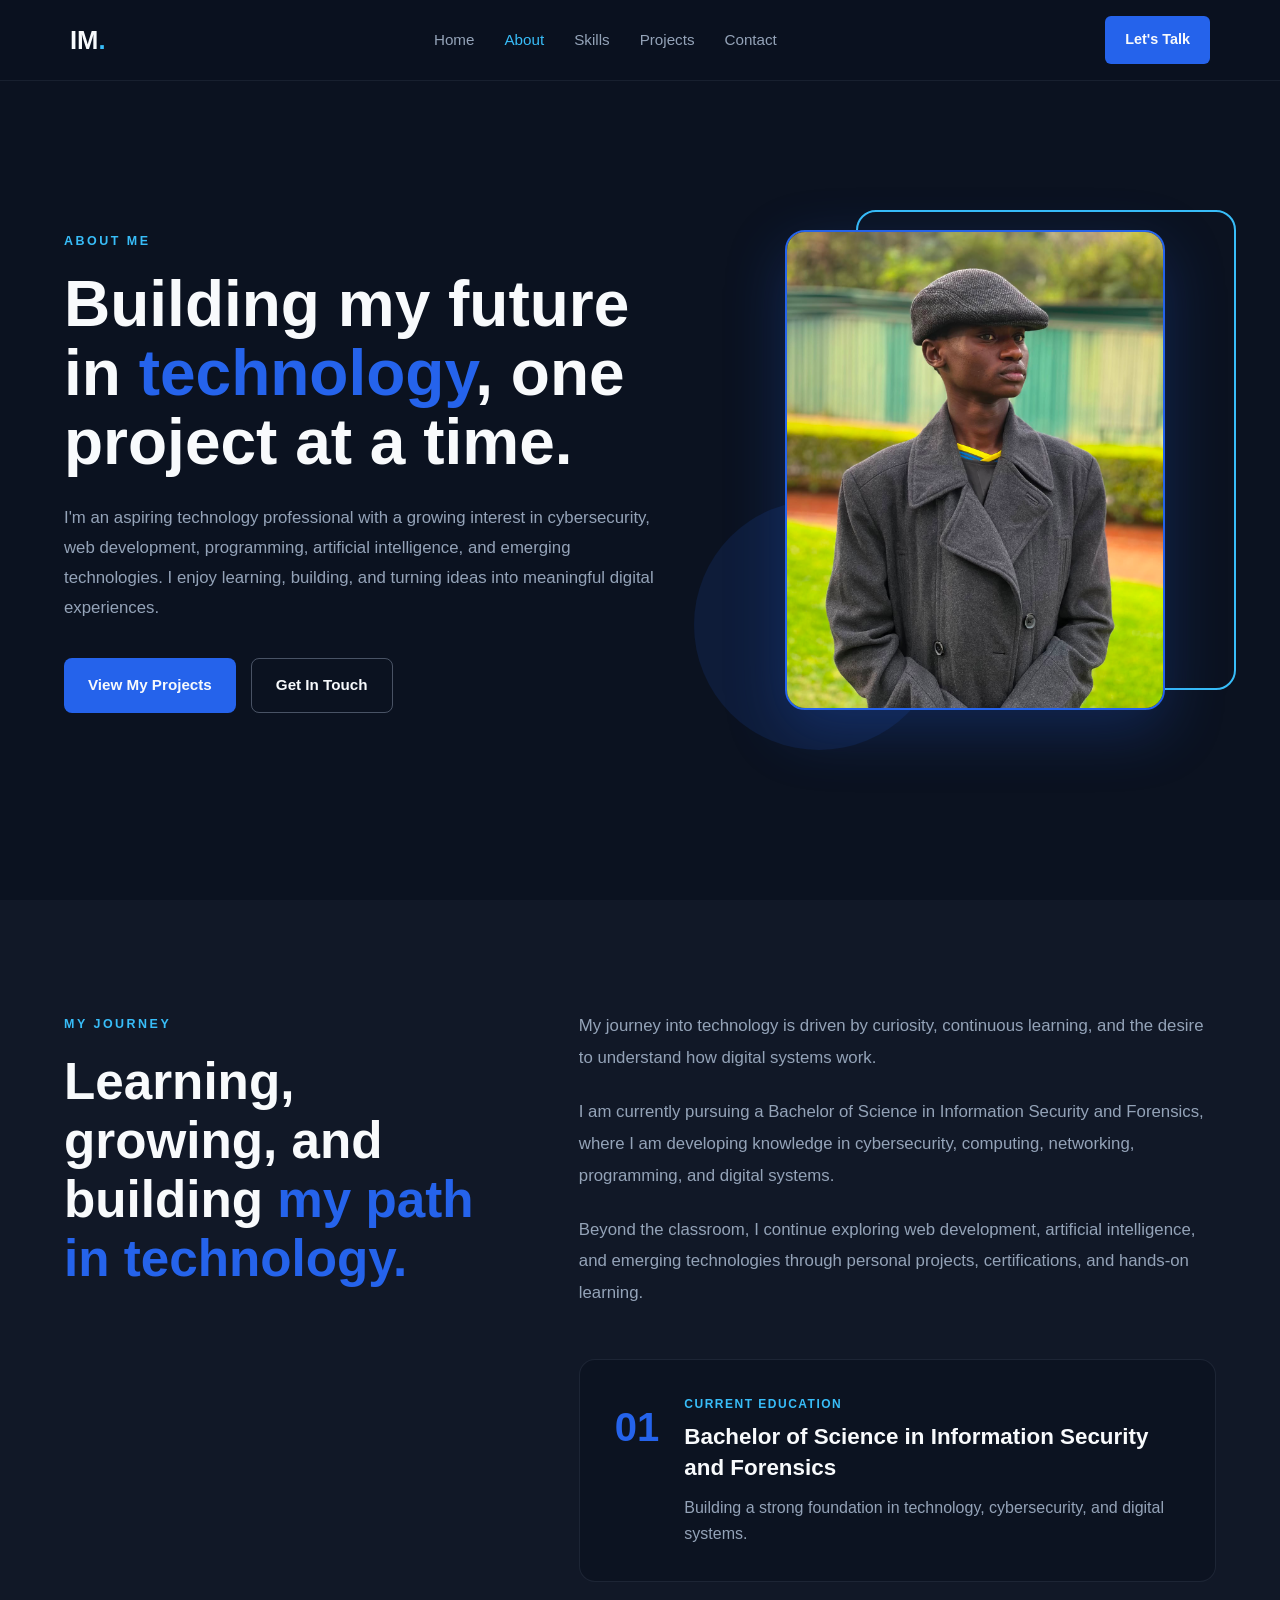
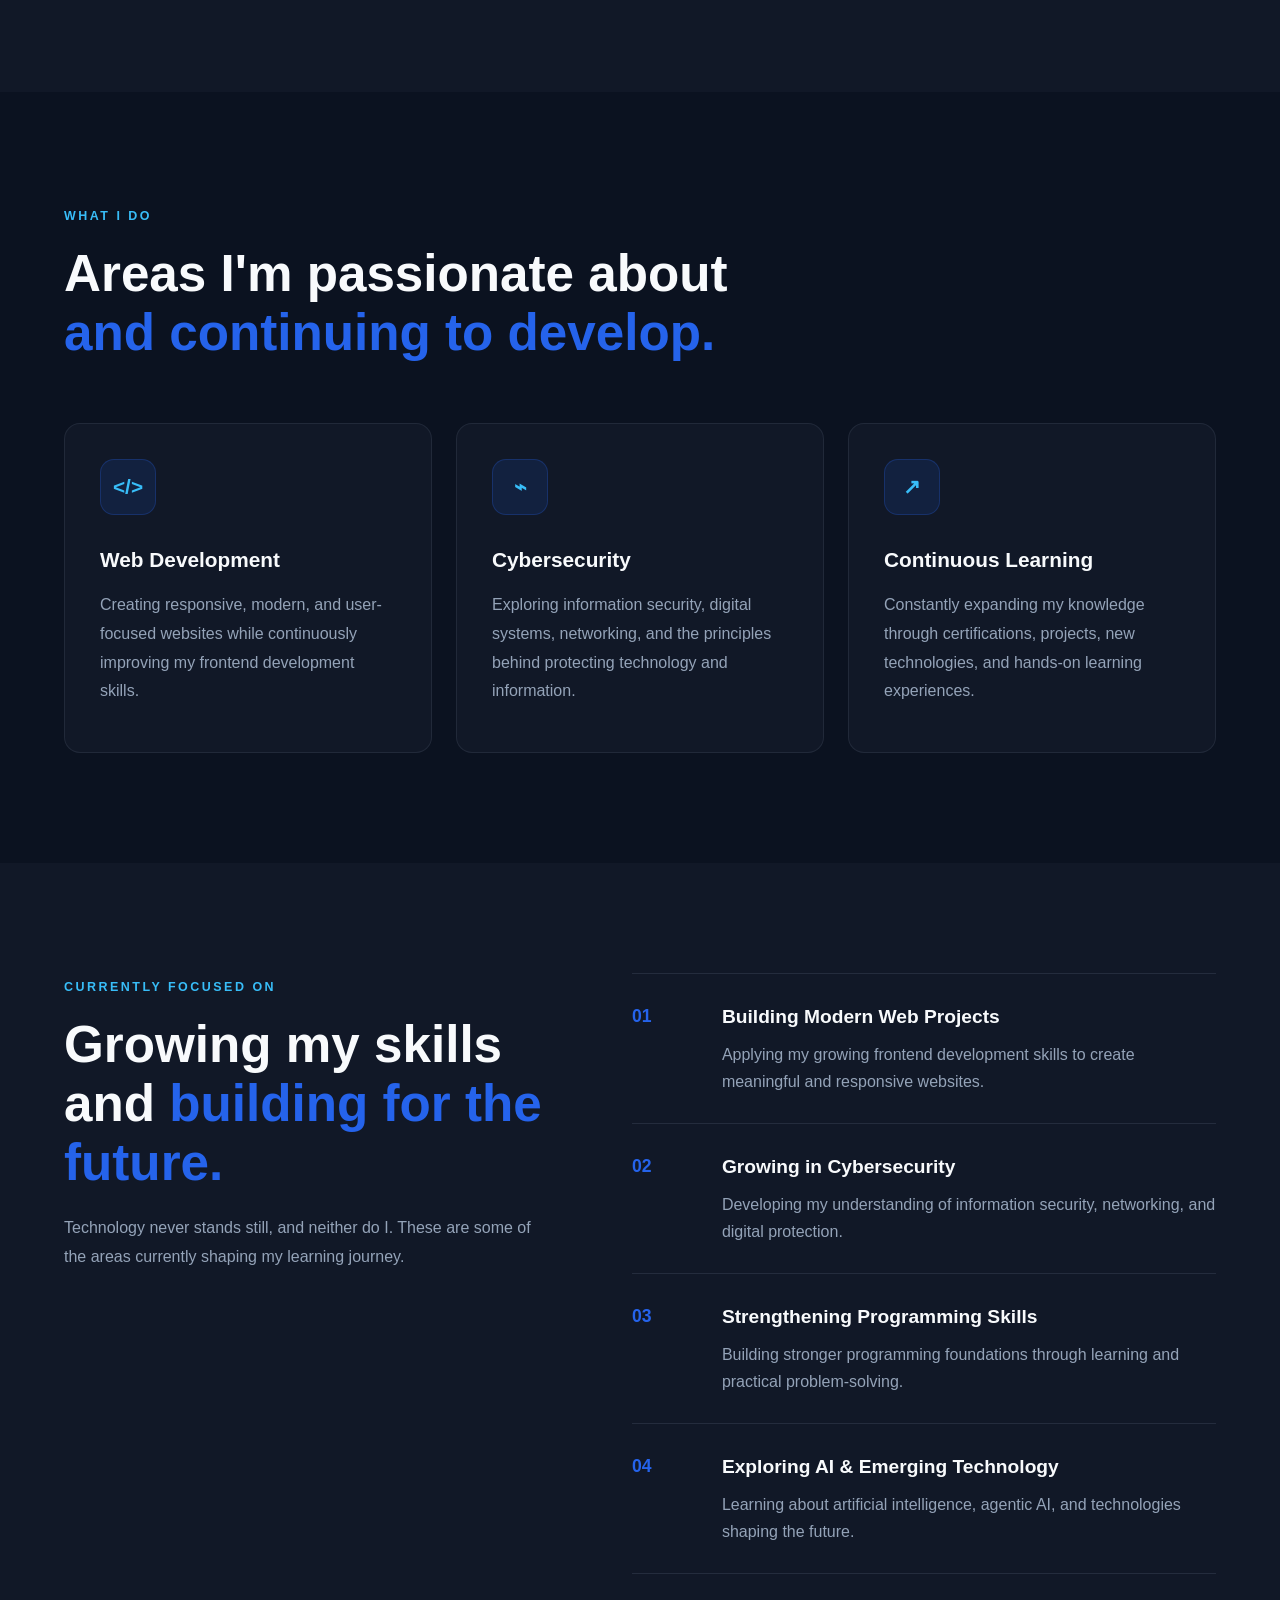
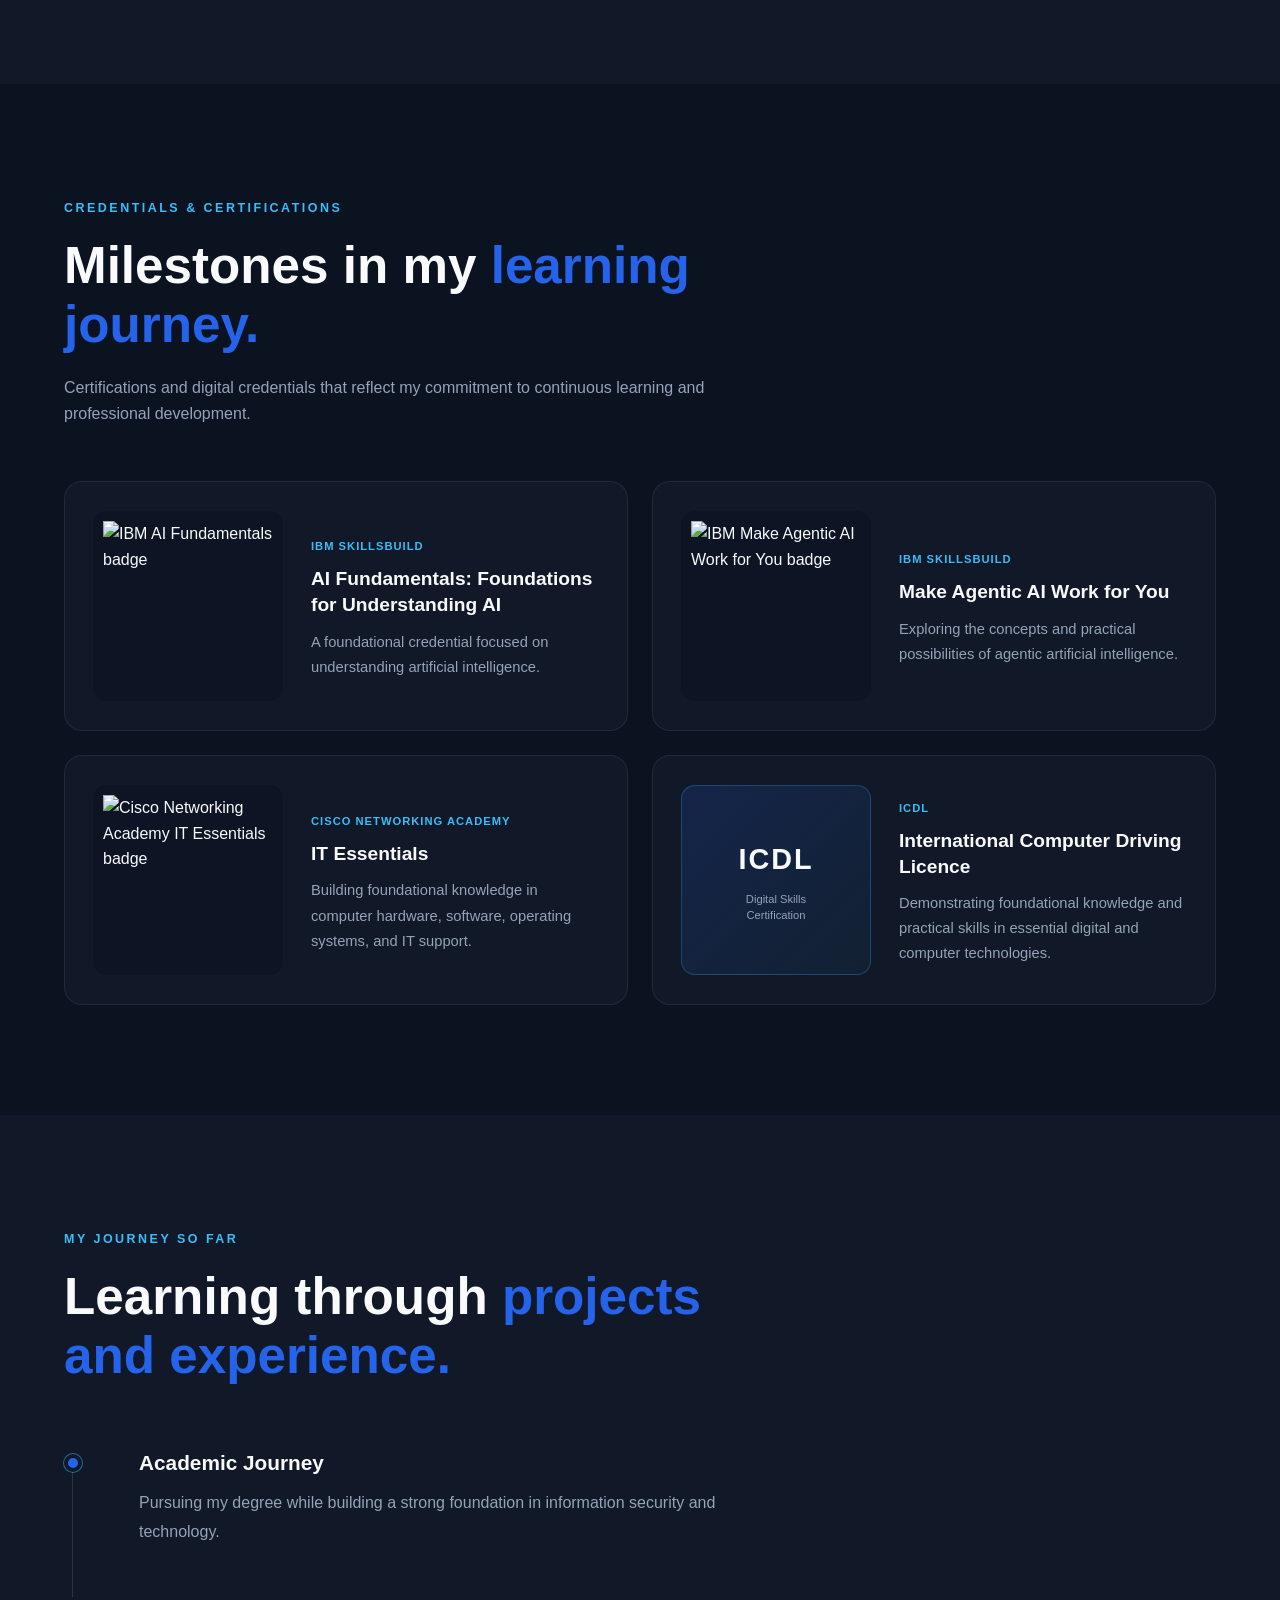
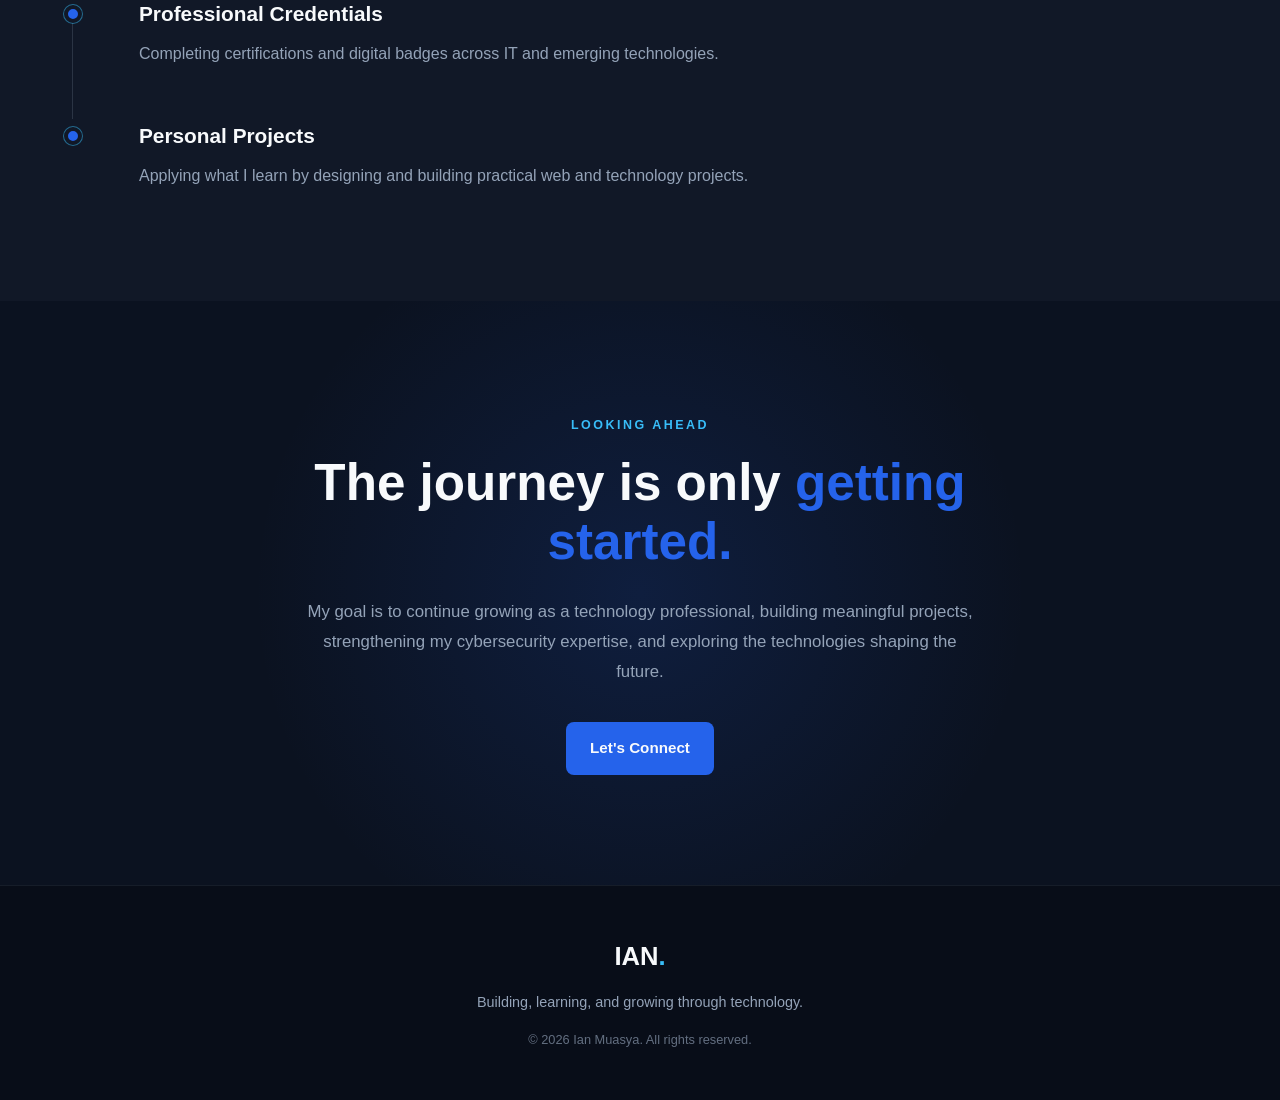
==== about.html @ 73775957 "Initial portfolio commit" ====
<!DOCTYPE html>
<html lang="en">
<head>
    <meta charset="UTF-8">
    <meta name="viewport" content="width=device-width, initial-scale=1.0">

    <title>About | Ian Muasya</title>

    <!-- CSS -->
    <link rel="stylesheet" href="css/about.css">
</head>

<body>

    <!-- ================= NAVBAR ================= -->
<header class="navbar">
    <nav class="nav-container">

        <a href="index.html" class="logo">IM<span>.</span></a>

        <ul class="nav-links">
            <li><a href="index.html">Home</a></li>
            <li><a href="about.html" class="active">About</a></li>
            <li><a href="skills.html">Skills</a></li>
            <li><a href="projects.html">Projects</a></li>
            <li><a href="contact.html">Contact</a></li>
        </ul>

        <a href="contact.html" class="nav-button">Let's Talk</a>

    </nav>
</header>

    <!-- ================= MAIN ================= -->
    <main>

        <!-- ================= ABOUT HERO ================= -->
        <section class="about-hero">

            <div class="container about-hero-container">

                <div class="about-hero-content">
                    <span class="section-tag">ABOUT ME</span>

                    <h1>
                        Building my future in
                        <span>technology</span>, one project
                        at a time.
                    </h1>

                    <p>
                        I'm an aspiring technology professional with a growing
                        interest in cybersecurity, web development, programming,
                        artificial intelligence, and emerging technologies.
                        I enjoy learning, building, and turning ideas into
                        meaningful digital experiences.
                    </p>

                    <div class="hero-buttons">
                        <a href="projects.html" class="btn btn-primary">
                            View My Projects
                        </a>

                        <a href="contact.html" class="btn btn-secondary">
                            Get In Touch
                        </a>
                    </div>
                </div>


                <div class="about-image-wrapper">

                    <div class="image-accent accent-one"></div>
                    <div class="image-accent accent-two"></div>

                    <div class="about-image-container">
                        <img
                            src="images/ian.jpeg"
                            alt="Portrait of Ian Muasya"
                            class="about-image"
                        >
                    </div>

                </div>

            </div>

        </section>


        <!-- ================= MY JOURNEY ================= -->
        <section class="journey">

            <div class="container journey-container">

                <div class="journey-heading">
                    <span class="section-tag">MY JOURNEY</span>

                    <h2>
                        Learning, growing, and building
                        <span>my path in technology.</span>
                    </h2>
                </div>

                <div class="journey-content">

                    <div class="journey-text">
                        <p>
                            My journey into technology is driven by curiosity,
                            continuous learning, and the desire to understand
                            how digital systems work.
                        </p>

                        <p>
                            I am currently pursuing a Bachelor of Science in
                            Information Security and Forensics, where I am
                            developing knowledge in cybersecurity, computing,
                            networking, programming, and digital systems.
                        </p>

                        <p>
                            Beyond the classroom, I continue exploring web
                            development, artificial intelligence, and emerging
                            technologies through personal projects,
                            certifications, and hands-on learning.
                        </p>
                    </div>


                    <div class="education-highlight">

                        <span class="education-number">01</span>

                        <div>
                            <span class="education-label">
                                CURRENT EDUCATION
                            </span>

                            <h3>
                                Bachelor of Science in Information Security
                                and Forensics
                            </h3>

                            <p>
                                Building a strong foundation in technology,
                                cybersecurity, and digital systems.
                            </p>
                        </div>

                    </div>

                </div>

            </div>

        </section>


        <!-- ================= WHAT I DO ================= -->
        <section class="what-i-do">

            <div class="container">

                <div class="section-heading">
                    <span class="section-tag">WHAT I DO</span>

                    <h2>
                        Areas I'm passionate about
                        <span>and continuing to develop.</span>
                    </h2>
                </div>


                <div class="what-i-do-grid">

                    <!-- Web Development -->
                    <article class="focus-card">
                        <div class="focus-icon">&lt;/&gt;</div>

                        <h3>Web Development</h3>

                        <p>
                            Creating responsive, modern, and user-focused
                            websites while continuously improving my frontend
                            development skills.
                        </p>
                    </article>


                    <!-- Cybersecurity -->
                    <article class="focus-card">
                        <div class="focus-icon">⌁</div>

                        <h3>Cybersecurity</h3>

                        <p>
                            Exploring information security, digital systems,
                            networking, and the principles behind protecting
                            technology and information.
                        </p>
                    </article>


                    <!-- Continuous Learning -->
                    <article class="focus-card">
                        <div class="focus-icon">↗</div>

                        <h3>Continuous Learning</h3>

                        <p>
                            Constantly expanding my knowledge through
                            certifications, projects, new technologies, and
                            hands-on learning experiences.
                        </p>
                    </article>

                </div>

            </div>

        </section>


        <!-- ================= CURRENTLY FOCUSED ON ================= -->
        <section class="currently-focused">

            <div class="container focus-container">

                <div class="focus-intro">
                    <span class="section-tag">CURRENTLY FOCUSED ON</span>

                    <h2>
                        Growing my skills and
                        <span>building for the future.</span>
                    </h2>

                    <p>
                        Technology never stands still, and neither do I.
                        These are some of the areas currently shaping my
                        learning journey.
                    </p>
                </div>


                <div class="focus-list">

                    <div class="focus-item">
                        <span class="focus-number">01</span>

                        <div>
                            <h3>Building Modern Web Projects</h3>
                            <p>
                                Applying my growing frontend development skills
                                to create meaningful and responsive websites.
                            </p>
                        </div>
                    </div>


                    <div class="focus-item">
                        <span class="focus-number">02</span>

                        <div>
                            <h3>Growing in Cybersecurity</h3>
                            <p>
                                Developing my understanding of information
                                security, networking, and digital protection.
                            </p>
                        </div>
                    </div>


                    <div class="focus-item">
                        <span class="focus-number">03</span>

                        <div>
                            <h3>Strengthening Programming Skills</h3>
                            <p>
                                Building stronger programming foundations
                                through learning and practical problem-solving.
                            </p>
                        </div>
                    </div>


                    <div class="focus-item">
                        <span class="focus-number">04</span>

                        <div>
                            <h3>Exploring AI & Emerging Technology</h3>
                            <p>
                                Learning about artificial intelligence,
                                agentic AI, and technologies shaping the
                                future.
                            </p>
                        </div>
                    </div>

                </div>

            </div>

        </section>


        <!-- ================= CREDENTIALS ================= -->
        <section class="credentials">

            <div class="container">

                <div class="section-heading credentials-heading">

                    <span class="section-tag">
                        CREDENTIALS & CERTIFICATIONS
                    </span>

                    <h2>
                        Milestones in my
                        <span>learning journey.</span>
                    </h2>

                    <p>
                        Certifications and digital credentials that reflect
                        my commitment to continuous learning and professional
                        development.
                    </p>

                </div>


                <div class="credentials-grid">

                    <!-- IBM AI Fundamentals -->
                    <article class="credential-card">
                        <div class="badge-image">
                            <img
                                src="images/ibm-ai-fundamentals.png"
                                alt="IBM AI Fundamentals badge"
                            >
                        </div>

                        <div class="credential-info">
                            <span>IBM SKILLSBUILD</span>

                            <h3>
                                AI Fundamentals: Foundations for
                                Understanding AI
                            </h3>

                            <p>
                                A foundational credential focused on
                                understanding artificial intelligence.
                            </p>
                        </div>
                    </article>


                    <!-- IBM Agentic AI -->
                    <article class="credential-card">
                        <div class="badge-image">
                            <img
                                src="images/ibm-agentic-ai.png"
                                alt="IBM Make Agentic AI Work for You badge"
                            >
                        </div>

                        <div class="credential-info">
                            <span>IBM SKILLSBUILD</span>

                            <h3>
                                Make Agentic AI Work for You
                            </h3>

                            <p>
                                Exploring the concepts and practical
                                possibilities of agentic artificial
                                intelligence.
                            </p>
                        </div>
                    </article>


                    <!-- IT Essentials -->
                    <article class="credential-card">
                        <div class="badge-image">
                            <img
                                src="images/it-essentials.png"
                                alt="Cisco Networking Academy IT Essentials badge"
                            >
                        </div>

                        <div class="credential-info">
                            <span>CISCO NETWORKING ACADEMY</span>

                            <h3>IT Essentials</h3>

                            <p>
                                Building foundational knowledge in computer
                                hardware, software, operating systems, and
                                IT support.
                            </p>
                        </div>
                    </article>


                    <!-- ICDL -->
                    <article class="credential-card icdl-card">

                        <div class="certificate-placeholder">
                            <span>ICDL</span>
                            <small>Digital Skills Certification</small>
                        </div>

                        <div class="credential-info">
                            <span>ICDL</span>

                            <h3>International Computer Driving Licence</h3>

                            <p>
                                Demonstrating foundational knowledge and
                                practical skills in essential digital and
                                computer technologies.
                            </p>
                        </div>

                    </article>

                </div>

            </div>

        </section>


        <!-- ================= JOURNEY SO FAR ================= -->
        <section class="journey-so-far">

            <div class="container">

                <div class="section-heading">

                    <span class="section-tag">MY JOURNEY SO FAR</span>

                    <h2>
                        Learning through
                        <span>projects and experience.</span>
                    </h2>

                </div>


                <div class="milestone-list">

                    <div class="milestone">
                        <span class="milestone-dot"></span>

                        <div>
                            <h3>Academic Journey</h3>
                            <p>
                                Pursuing my degree while building a strong
                                foundation in information security and
                                technology.
                            </p>
                        </div>
                    </div>


                    <div class="milestone">
                        <span class="milestone-dot"></span>

                        <div>
                            <h3>Professional Credentials</h3>
                            <p>
                                Completing certifications and digital badges
                                across IT and emerging technologies.
                            </p>
                        </div>
                    </div>


                    <div class="milestone">
                        <span class="milestone-dot"></span>

                        <div>
                            <h3>Personal Projects</h3>
                            <p>
                                Applying what I learn by designing and building
                                practical web and technology projects.
                            </p>
                        </div>
                    </div>

                </div>

            </div>

        </section>


        <!-- ================= LOOKING AHEAD ================= -->
        <section class="looking-ahead">

            <div class="container looking-ahead-content">

                <span class="section-tag">LOOKING AHEAD</span>

                <h2>
                    The journey is only
                    <span>getting started.</span>
                </h2>

                <p>
                    My goal is to continue growing as a technology professional,
                    building meaningful projects, strengthening my cybersecurity
                    expertise, and exploring the technologies shaping the future.
                </p>

                <a href="contact.html" class="btn btn-primary">
                    Let's Connect
                </a>

            </div>

        </section>

    </main>


    <!-- ================= FOOTER ================= -->
    <footer class="footer">

        <div class="container footer-container">

            <a href="index.html" class="logo">IAN<span>.</span></a>

            <p>
                Building, learning, and growing through technology.
            </p>

            <p class="copyright">
                © 2026 Ian Muasya. All rights reserved.
            </p>

        </div>

    </footer>

</body>
</html>
---- css/about.css ----
/* =========================================
   IAN MUASYA PORTFOLIO - ABOUT PAGE
   ========================================= */


/* ================= ROOT & RESET ================= */

:root {
    --deep-navy: #0B1220;
    --electric-blue: #2563EB;
    --bright-blue: #38BDF8;
    --off-white: #F8FAFC;
    --slate: #94A3B8;
    --dark-slate: #111827;

    --container-width: 1200px;
}


* {
    margin: 0;
    padding: 0;
    box-sizing: border-box;
}


html {
    scroll-behavior: smooth;
}


body {
    background: var(--deep-navy);
    color: var(--off-white);
    font-family: Arial, Helvetica, sans-serif;
    line-height: 1.6;
}


a {
    color: inherit;
    text-decoration: none;
}


img {
    display: block;
    max-width: 100%;
}


.container {
    width: min(90%, var(--container-width));
    margin: 0 auto;
}


/* =========================
   NAVBAR
========================= */

.navbar {
    width: 100%;
    position: fixed;
    top: 0;
    left: 0;
    z-index: 1000;

    background-color: rgba(11, 18, 32, 0.95);
    border-bottom: 1px solid rgba(148, 163, 184, 0.1);
}

.nav-container {
    max-width: 1200px;
    height: 80px;
    margin: auto;
    padding: 0 30px;

    display: flex;
    align-items: center;
    justify-content: space-between;
}


/* Logo */

.logo {
    color: #F8FAFC;
    text-decoration: none;
    font-size: 1.6rem;
    font-weight: bold;
}

.logo span {
    color: #38BDF8;
}


/* Navigation Links */

.nav-links {
    display: flex;
    list-style: none;
    gap: 30px;
}

.nav-links a {
    color: #94A3B8;
    text-decoration: none;
    font-size: 0.95rem;

    transition: color 0.3s ease;
}

.nav-links a:hover,
.nav-links a.active {
    color: #38BDF8;
}


/* Navbar Button */

.nav-button {
    background-color: #2563EB;
    color: #F8FAFC;

    padding: 12px 20px;
    border-radius: 6px;

    text-decoration: none;
    font-size: 0.9rem;
    font-weight: bold;

    transition: 0.3s ease;
}

.nav-button:hover {
    background-color: #38BDF8;
    color: #0B1220;
}


/* ================= BUTTONS ================= */

.btn {
    display: inline-flex;
    align-items: center;
    justify-content: center;

    padding: 14px 24px;

    border-radius: 8px;

    font-size: 0.95rem;
    font-weight: 600;

    transition:
        transform 0.3s ease,
        background 0.3s ease,
        border-color 0.3s ease,
        color 0.3s ease;
}


.btn-primary {
    background: var(--electric-blue);
    color: var(--off-white);
}


.btn-primary:hover {
    background: #1D4ED8;
    transform: translateY(-3px);
}


.btn-secondary {
    color: var(--off-white);
    border: 1px solid rgba(148, 163, 184, 0.45);
}


.btn-secondary:hover {
    border-color: var(--bright-blue);
    color: var(--bright-blue);
    transform: translateY(-3px);
}


/* ================= SECTION BASICS ================= */

section {
    padding: 110px 0;
}


.section-tag {
    display: inline-block;

    margin-bottom: 18px;

    color: var(--bright-blue);

    font-size: 0.78rem;
    font-weight: 700;
    letter-spacing: 2.5px;
}


.section-heading {
    max-width: 720px;
    margin-bottom: 60px;
}


.section-heading h2,
.journey-heading h2,
.focus-intro h2,
.looking-ahead h2 {
    color: var(--off-white);

    font-size: clamp(2rem, 4vw, 3.5rem);
    line-height: 1.15;
}


.section-heading h2 span,
.journey-heading h2 span,
.focus-intro h2 span,
.looking-ahead h2 span {
    color: var(--electric-blue);
}


.section-heading > p {
    max-width: 650px;

    margin-top: 20px;

    color: var(--slate);
    font-size: 1rem;
}


/* ================= ABOUT HERO ================= */

.about-hero {
    min-height: 100vh;

    display: flex;
    align-items: center;

    padding-top: 150px;

    overflow: hidden;
}


.about-hero-container {
    display: grid;
    grid-template-columns: 1.1fr 0.9fr;

    gap: 80px;
    align-items: center;
}


.about-hero-content h1 {
    max-width: 720px;

    margin-bottom: 25px;

    color: var(--off-white);

    font-size: clamp(2.8rem, 5vw, 5rem);
    line-height: 1.08;
}


.about-hero-content h1 span {
    color: var(--electric-blue);
}


.about-hero-content p {
    max-width: 620px;

    margin-bottom: 35px;

    color: var(--slate);

    font-size: 1.05rem;
    line-height: 1.8;
}


.hero-buttons {
    display: flex;
    gap: 15px;
    flex-wrap: wrap;
}


/* =========================
   ABOUT PROFILE IMAGE
========================= */

.about-image-wrapper {
    position: relative;
    display: flex;
    justify-content: center;
    align-items: center;

    min-width: 350px;
}

.about-image-container {
    width: 380px;
    height: 480px;

    position: relative;
    z-index: 2;

    overflow: hidden;
    border-radius: 20px;

    border: 2px solid #2563EB;

    box-shadow: 0 20px 60px rgba(37, 99, 235, 0.25);
}

.about-image {
    width: 100%;
    height: 100%;

    object-fit: cover;
    display: block;
}


/* Decorative Blue Shapes */

.image-accent {
    position: absolute;
    border-radius: 20px;
}

.accent-one {
    width: 380px;
    height: 480px;

    border: 2px solid #38BDF8;

    top: -20px;
    right: -20px;

    z-index: 1;
}

.accent-two {
    width: 250px;
    height: 250px;

    background-color: #2563EB;

    opacity: 0.12;

    bottom: -40px;
    left: -40px;

    border-radius: 50%;

    z-index: 0;
}


/* ================= MY JOURNEY ================= */

.journey {
    background: var(--dark-slate);
}


.journey-container {
    display: grid;
    grid-template-columns: 0.8fr 1.2fr;

    gap: 90px;
    align-items: start;
}


.journey-heading {
    position: sticky;
    top: 120px;
}


.journey-content {
    display: flex;
    flex-direction: column;
    gap: 50px;
}


.journey-text {
    display: flex;
    flex-direction: column;
    gap: 22px;
}


.journey-text p {
    color: var(--slate);
    font-size: 1.05rem;
    line-height: 1.9;
}


/* Education Highlight */

.education-highlight {
    display: grid;
    grid-template-columns: auto 1fr;

    gap: 25px;

    padding: 35px;

    background: rgba(11, 18, 32, 0.65);

    border: 1px solid rgba(148, 163, 184, 0.12);
    border-radius: 16px;
}


.education-number {
    color: var(--electric-blue);

    font-size: 2.5rem;
    font-weight: 800;
}


.education-label {
    display: block;

    margin-bottom: 8px;

    color: var(--bright-blue);

    font-size: 0.75rem;
    font-weight: 700;
    letter-spacing: 1.5px;
}


.education-highlight h3 {
    max-width: 550px;

    margin-bottom: 12px;

    color: var(--off-white);

    font-size: 1.4rem;
    line-height: 1.35;
}


.education-highlight p {
    color: var(--slate);
}


/* ================= WHAT I DO ================= */

.what-i-do {
    background: var(--deep-navy);
}


.what-i-do-grid {
    display: grid;
    grid-template-columns: repeat(3, 1fr);

    gap: 24px;
}


.focus-card {
    min-height: 330px;

    padding: 35px;

    background: var(--dark-slate);

    border: 1px solid rgba(148, 163, 184, 0.12);
    border-radius: 16px;

    transition:
        transform 0.35s ease,
        border-color 0.35s ease,
        box-shadow 0.35s ease;
}


.focus-card:hover {
    transform: translateY(-8px);

    border-color: rgba(56, 189, 248, 0.5);

    box-shadow: 0 20px 45px rgba(0, 0, 0, 0.2);
}


.focus-icon {
    width: 56px;
    height: 56px;

    display: grid;
    place-items: center;

    margin-bottom: 28px;

    color: var(--bright-blue);

    background: rgba(37, 99, 235, 0.12);

    border: 1px solid rgba(37, 99, 235, 0.25);
    border-radius: 14px;

    font-size: 1.3rem;
    font-weight: 700;
}


.focus-card h3 {
    margin-bottom: 15px;

    color: var(--off-white);

    font-size: 1.3rem;
}


.focus-card p {
    color: var(--slate);

    line-height: 1.8;
}


/* ================= CURRENTLY FOCUSED ON ================= */

.currently-focused {
    background: var(--dark-slate);
}


.focus-container {
    display: grid;
    grid-template-columns: 0.9fr 1.1fr;

    gap: 90px;
    align-items: start;
}


.focus-intro {
    position: sticky;
    top: 120px;
}


.focus-intro p {
    max-width: 500px;

    margin-top: 22px;

    color: var(--slate);
    line-height: 1.8;
}


.focus-list {
    border-top: 1px solid rgba(148, 163, 184, 0.15);
}


.focus-item {
    display: grid;
    grid-template-columns: 70px 1fr;

    gap: 20px;

    padding: 28px 0;

    border-bottom: 1px solid rgba(148, 163, 184, 0.15);

    transition: padding-left 0.3s ease;
}


.focus-item:hover {
    padding-left: 12px;
}


.focus-number {
    color: var(--electric-blue);

    font-size: 1.1rem;
    font-weight: 700;
}


.focus-item h3 {
    margin-bottom: 8px;

    color: var(--off-white);

    font-size: 1.2rem;
}


.focus-item p {
    color: var(--slate);
    line-height: 1.7;
}


/* ================= CREDENTIALS ================= */

.credentials {
    background: var(--deep-navy);
}


.credentials-heading {
    margin-bottom: 55px;
}


.credentials-grid {
    display: grid;
    grid-template-columns: repeat(2, 1fr);

    gap: 24px;
}


.credential-card {
    display: grid;
    grid-template-columns: 190px 1fr;

    gap: 28px;
    align-items: center;

    min-height: 250px;

    padding: 28px;

    background: var(--dark-slate);

    border: 1px solid rgba(148, 163, 184, 0.12);
    border-radius: 18px;

    transition:
        transform 0.3s ease,
        border-color 0.3s ease;
}


.credential-card:hover {
    transform: translateY(-6px);
    border-color: rgba(56, 189, 248, 0.45);
}


/* Badge Image Container */

.badge-image {
    width: 100%;
    aspect-ratio: 1 / 1;

    display: flex;
    align-items: center;
    justify-content: center;

    padding: 10px;

    background: rgba(11, 18, 32, 0.6);

    border-radius: 14px;
}


.badge-image img {
    width: 100%;
    height: 100%;

    object-fit: contain;
}


/* Credential Text */

.credential-info > span {
    display: inline-block;

    margin-bottom: 10px;

    color: var(--bright-blue);

    font-size: 0.7rem;
    font-weight: 700;
    letter-spacing: 1px;
}


.credential-info h3 {
    margin-bottom: 12px;

    color: var(--off-white);

    font-size: 1.2rem;
    line-height: 1.35;
}


.credential-info p {
    color: var(--slate);

    font-size: 0.92rem;
    line-height: 1.7;
}


/* ICDL Certificate Style */

.certificate-placeholder {
    width: 100%;
    aspect-ratio: 1 / 1;

    display: flex;
    flex-direction: column;
    align-items: center;
    justify-content: center;

    gap: 10px;

    background:
        linear-gradient(
            135deg,
            rgba(37, 99, 235, 0.18),
            rgba(56, 189, 248, 0.05)
        );

    border: 1px solid rgba(56, 189, 248, 0.25);
    border-radius: 14px;

    text-align: center;
}


.certificate-placeholder span {
    color: var(--off-white);

    font-size: 1.8rem;
    font-weight: 800;
    letter-spacing: 2px;
}


.certificate-placeholder small {
    max-width: 110px;

    color: var(--slate);

    font-size: 0.7rem;
    line-height: 1.4;
}


/* ================= JOURNEY SO FAR ================= */

.journey-so-far {
    background: var(--dark-slate);
}


.milestone-list {
    position: relative;

    max-width: 850px;

    display: flex;
    flex-direction: column;

    gap: 0;
}


.milestone {
    position: relative;

    display: grid;
    grid-template-columns: 50px 1fr;

    gap: 25px;

    padding-bottom: 50px;
}


.milestone:last-child {
    padding-bottom: 0;
}


.milestone::before {
    content: "";

    position: absolute;

    top: 18px;
    bottom: 0;

    left: 8px;

    width: 1px;

    background: rgba(148, 163, 184, 0.2);
}


.milestone:last-child::before {
    display: none;
}


.milestone-dot {
    position: relative;

    width: 18px;
    height: 18px;

    margin-top: 8px;

    background: var(--electric-blue);

    border: 4px solid var(--dark-slate);
    border-radius: 50%;

    box-shadow: 0 0 0 1px rgba(56, 189, 248, 0.5);

    z-index: 2;
}


.milestone h3 {
    margin-bottom: 10px;

    color: var(--off-white);

    font-size: 1.3rem;
}


.milestone p {
    max-width: 650px;

    color: var(--slate);
    line-height: 1.8;
}


/* ================= LOOKING AHEAD ================= */

.looking-ahead {
    position: relative;

    overflow: hidden;

    text-align: center;

    background:
        radial-gradient(
            circle at center,
            rgba(37, 99, 235, 0.15),
            transparent 55%
        ),
        var(--deep-navy);
}


.looking-ahead-content {
    max-width: 850px;
}


.looking-ahead h2 {
    margin-bottom: 25px;
}


.looking-ahead p {
    max-width: 680px;

    margin: 0 auto 35px;

    color: var(--slate);

    font-size: 1.05rem;
    line-height: 1.8;
}


/* ================= FOOTER ================= */

.footer {
    padding: 50px 0;

    background: #080D18;

    border-top: 1px solid rgba(148, 163, 184, 0.1);
}


.footer-container {
    display: flex;
    flex-direction: column;
    align-items: center;

    text-align: center;

    gap: 15px;
}


.footer p {
    color: var(--slate);
    font-size: 0.9rem;
}


.footer .copyright {
    color: rgba(148, 163, 184, 0.65);
    font-size: 0.8rem;
}


/* =========================================
   TABLET RESPONSIVE
   ========================================= */

@media (max-width: 1000px) {

    .about-hero-container,
    .journey-container,
    .focus-container {
        grid-template-columns: 1fr;

        gap: 60px;
    }


    .journey-heading,
    .focus-intro {
        position: static;
    }


    .about-image-wrapper {
        justify-content: flex-start;
    }


    .about-image-container {
        width: min(100%, 450px);
    }


    .what-i-do-grid {
        grid-template-columns: repeat(2, 1fr);
    }


    .focus-card:last-child {
        grid-column: 1 / -1;
        min-height: auto;
    }


    .credentials-grid {
        grid-template-columns: 1fr;
    }

}


/* =========================================
   MOBILE NAVBAR
   ========================================= */

@media (max-width: 700px) {

    .navbar {
        height: auto;
        min-height: 72px;

        padding: 15px 0;
    }


    .nav-container {
        flex-direction: column;
        gap: 12px;
    }


    .nav-links {
        gap: 18px;
    }


    .nav-links a {
        font-size: 0.85rem;
    }


    .nav-links a.active::after {
        bottom: -5px;
    }

}


/* =========================================
   MOBILE RESPONSIVE
   ========================================= */

@media (max-width: 650px) {

    section {
        padding: 80px 0;
    }


    .container {
        width: min(90%, var(--container-width));
    }


    /* Hero */

    .about-hero {
        min-height: auto;

        padding-top: 160px;
    }


    .about-hero-container {
        gap: 50px;
    }


    .about-hero-content h1 {
        font-size: clamp(2.5rem, 12vw, 3.5rem);
    }


    .about-hero-content p {
        font-size: 1rem;
    }


    .hero-buttons {
        flex-direction: column;
    }


    .hero-buttons .btn {
        width: 100%;
    }


    .about-image-wrapper {
        justify-content: center;
    }


    .about-image-container {
        width: min(100%, 330px);
        border-radius: 20px;
    }


    .accent-one {
        top: 25px;
    }


    .accent-two {
        width: 75px;
        height: 75px;

        bottom: -15px;
    }


    /* Headings */

    .section-heading {
        margin-bottom: 40px;
    }


    .section-heading h2,
    .journey-heading h2,
    .focus-intro h2,
    .looking-ahead h2 {
        font-size: 2.1rem;
    }


    /* Journey */

    .journey-container {
        gap: 45px;
    }


    .education-highlight {
        grid-template-columns: 1fr;

        gap: 15px;

        padding: 25px;
    }


    /* What I Do */

    .what-i-do-grid {
        grid-template-columns: 1fr;
    }


    .focus-card:last-child {
        grid-column: auto;
    }


    .focus-card {
        min-height: auto;
        padding: 28px;
    }


    /* Currently Focused */

    .focus-container {
        gap: 45px;
    }


    .focus-item {
        grid-template-columns: 50px 1fr;

        gap: 15px;
    }


    /* Credentials */

    .credential-card {
        grid-template-columns: 1fr;

        gap: 24px;

        padding: 25px;
    }


    .badge-image,
    .certificate-placeholder {
        width: min(100%, 220px);
        margin: 0 auto;
    }


    /* Timeline */

    .milestone {
        grid-template-columns: 35px 1fr;

        gap: 15px;
    }


    /* Footer */

    .footer {
        padding: 40px 0;
    }

}
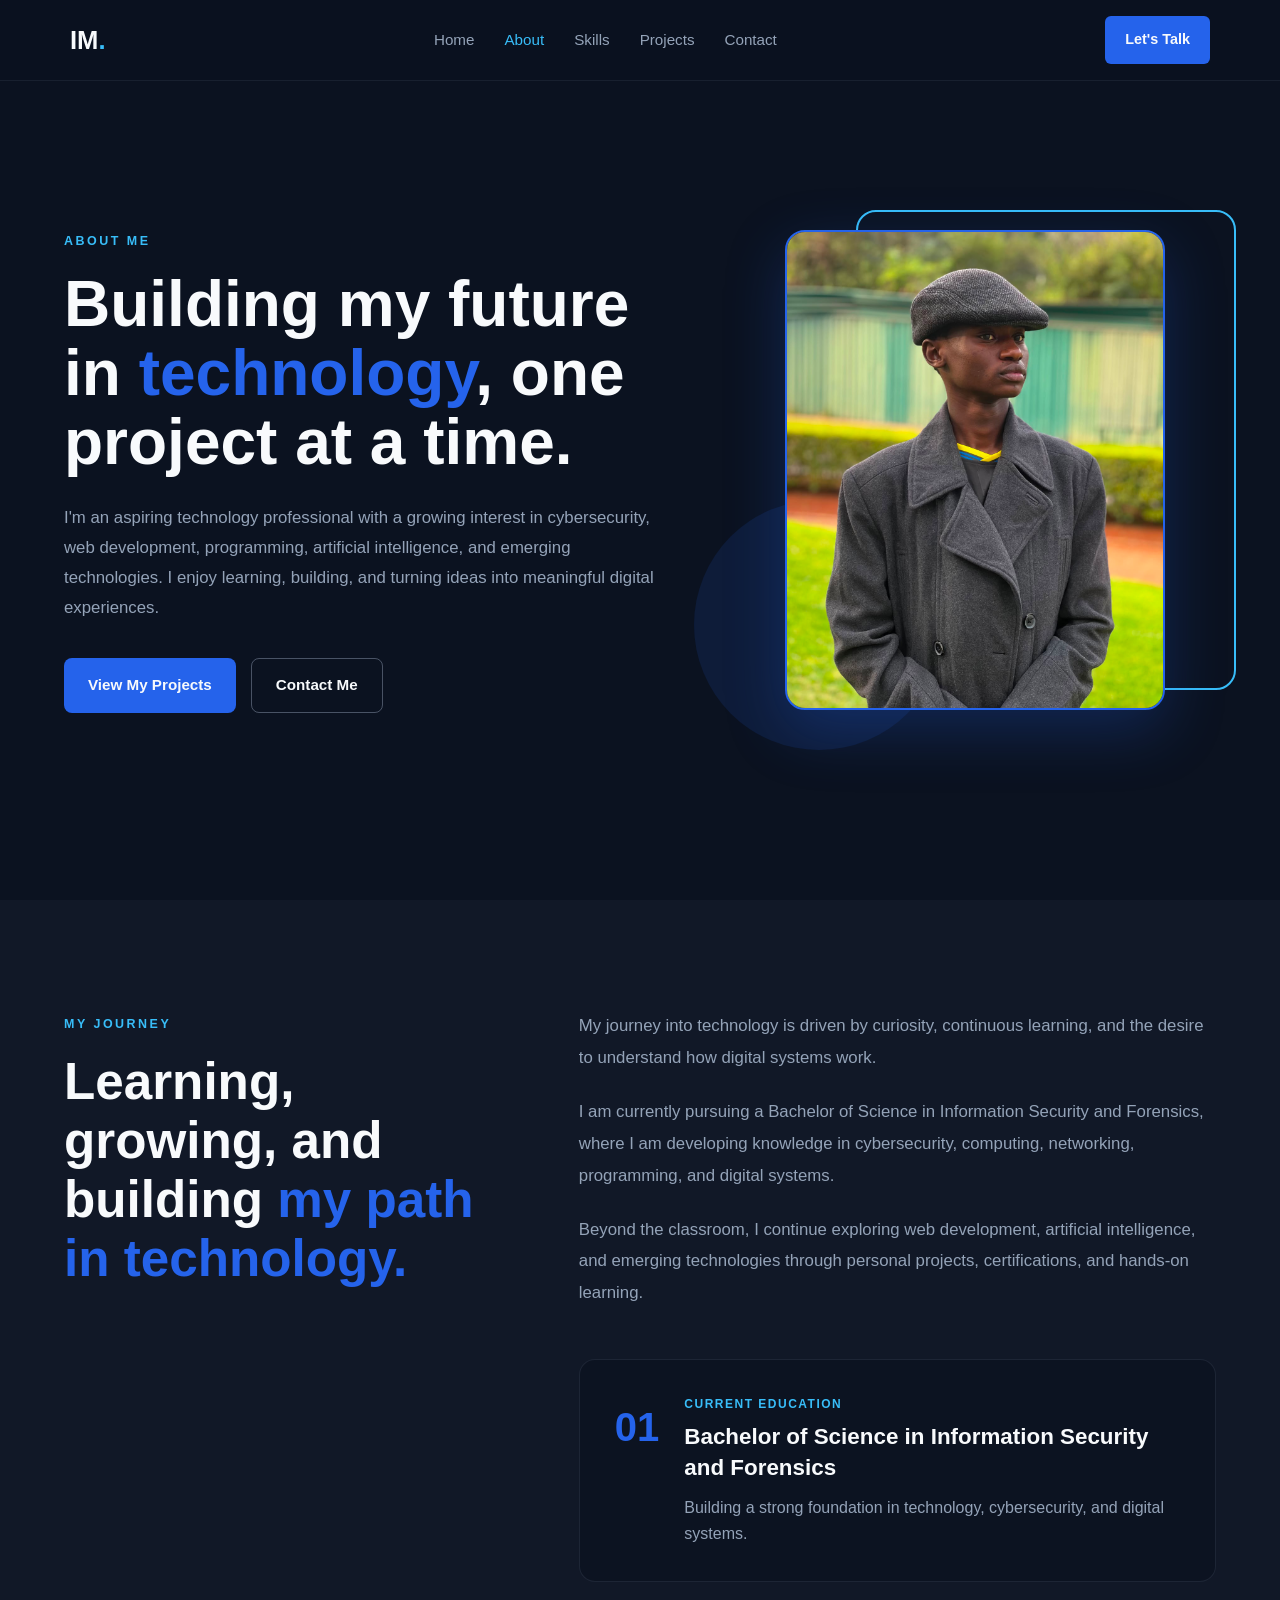
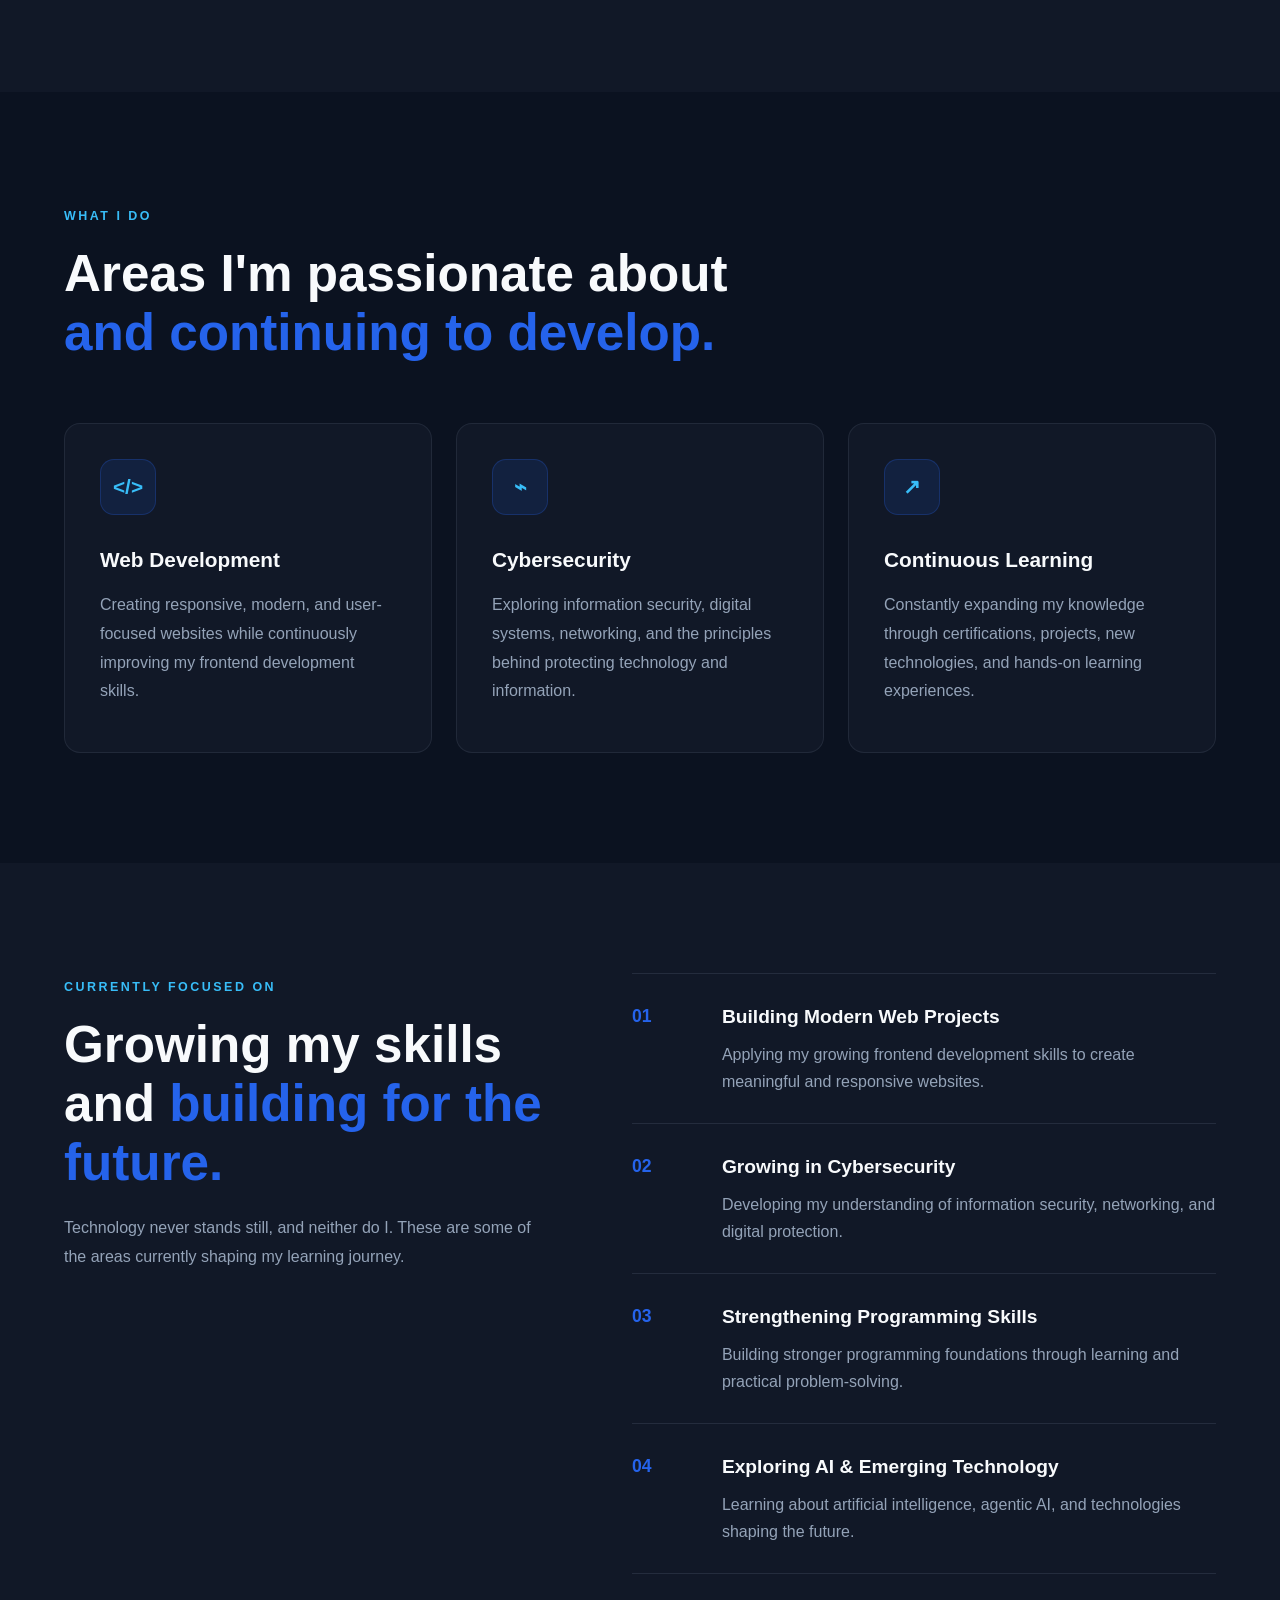
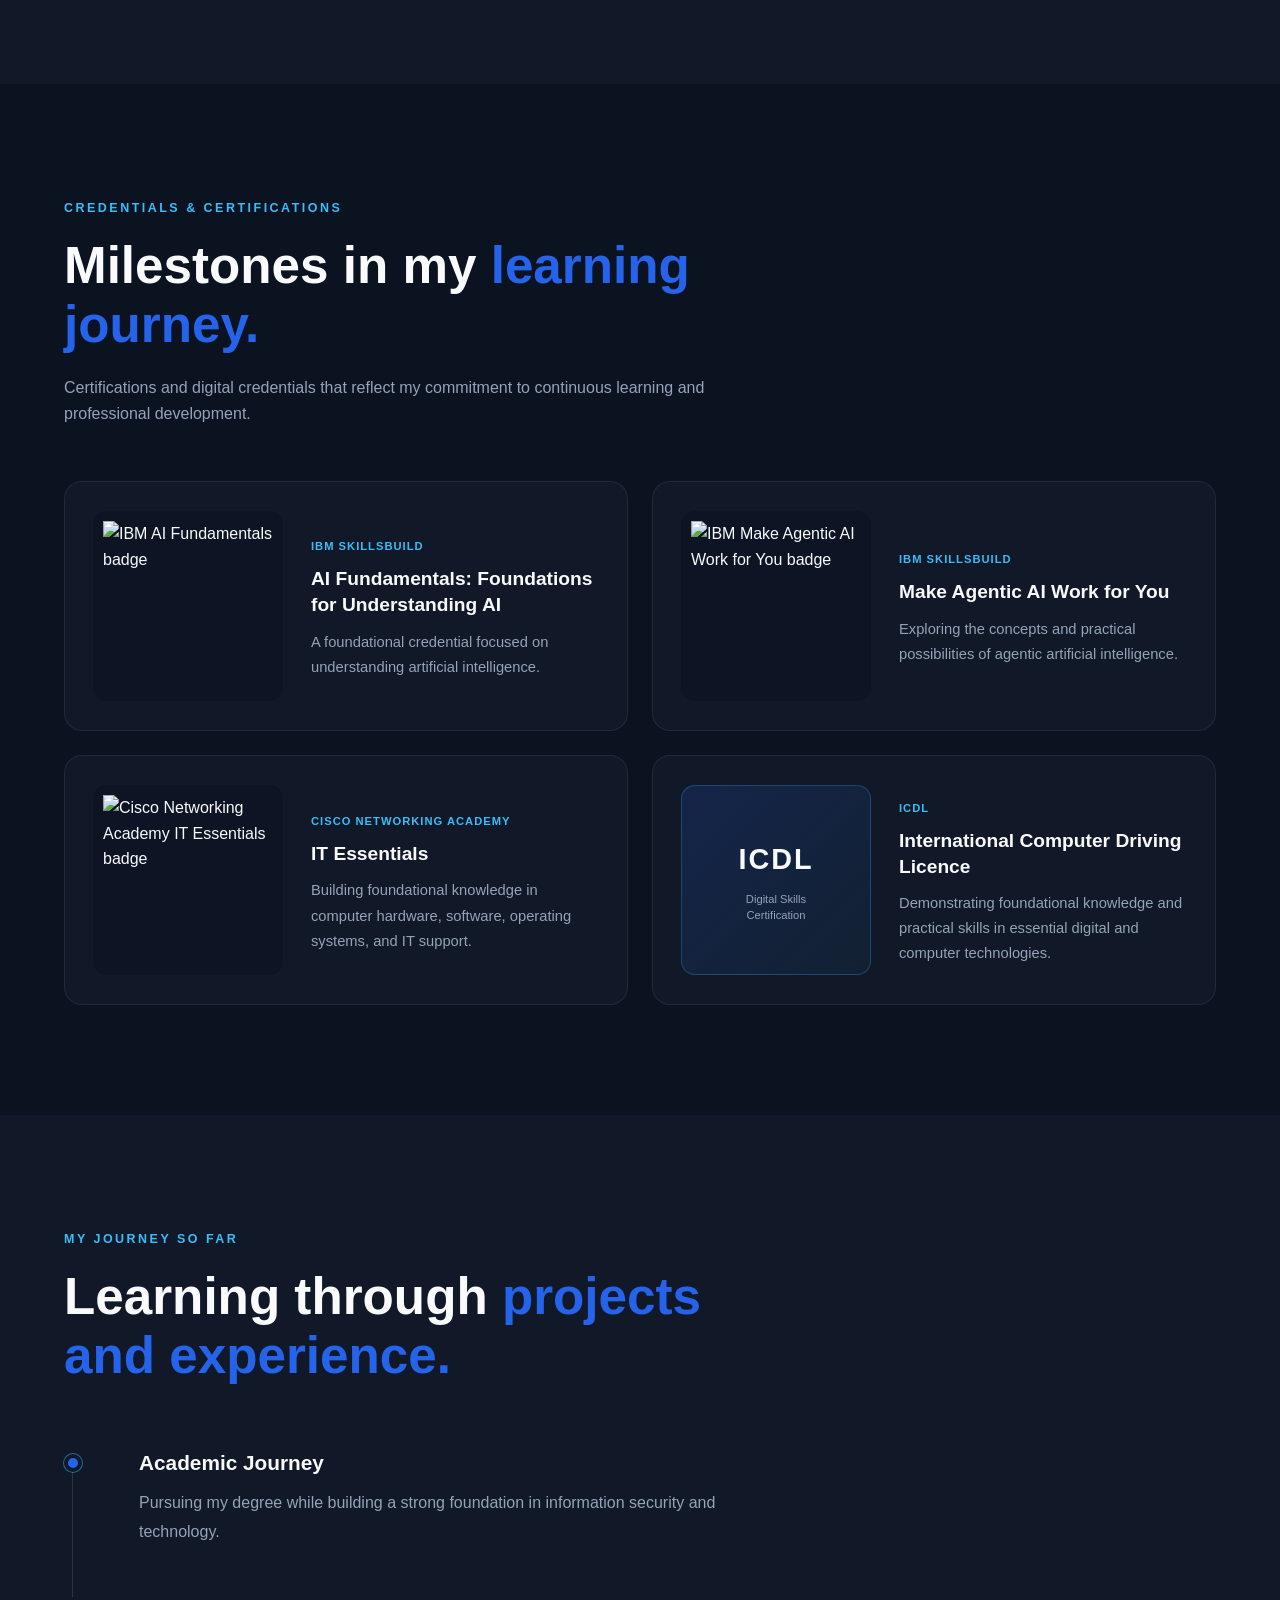
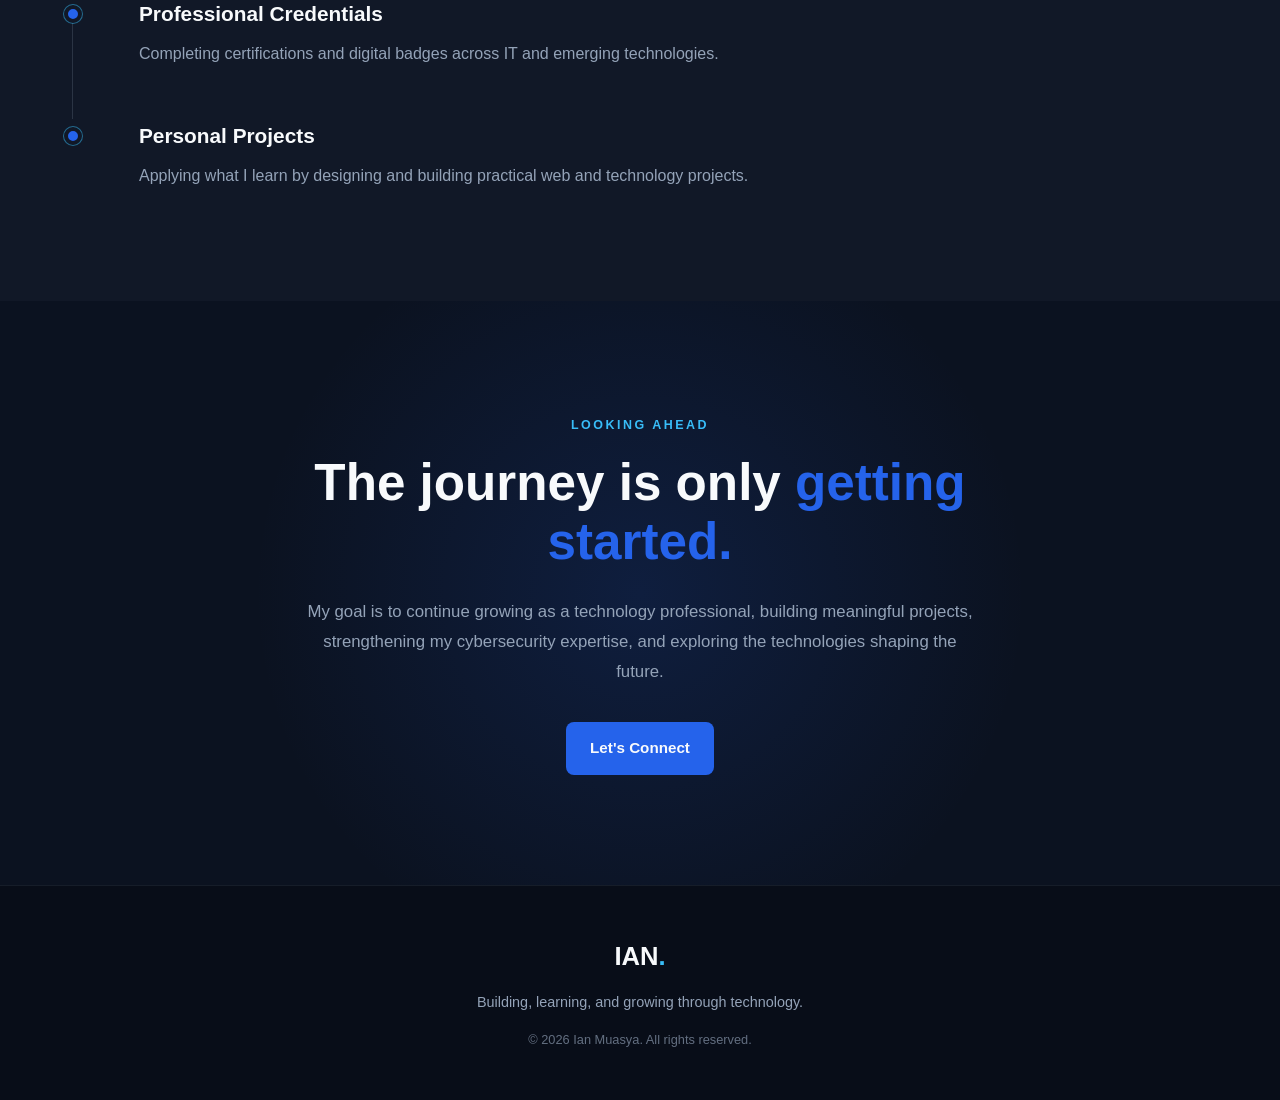
==== commit 6222c11a: "update contact button" ====
--- a/about.html
+++ b/about.html
@@ -62,7 +62,7 @@
                         </a>
 
                         <a href="contact.html" class="btn btn-secondary">
-                            Get In Touch
+                            Contact Me
                         </a>
                     </div>
                 </div>
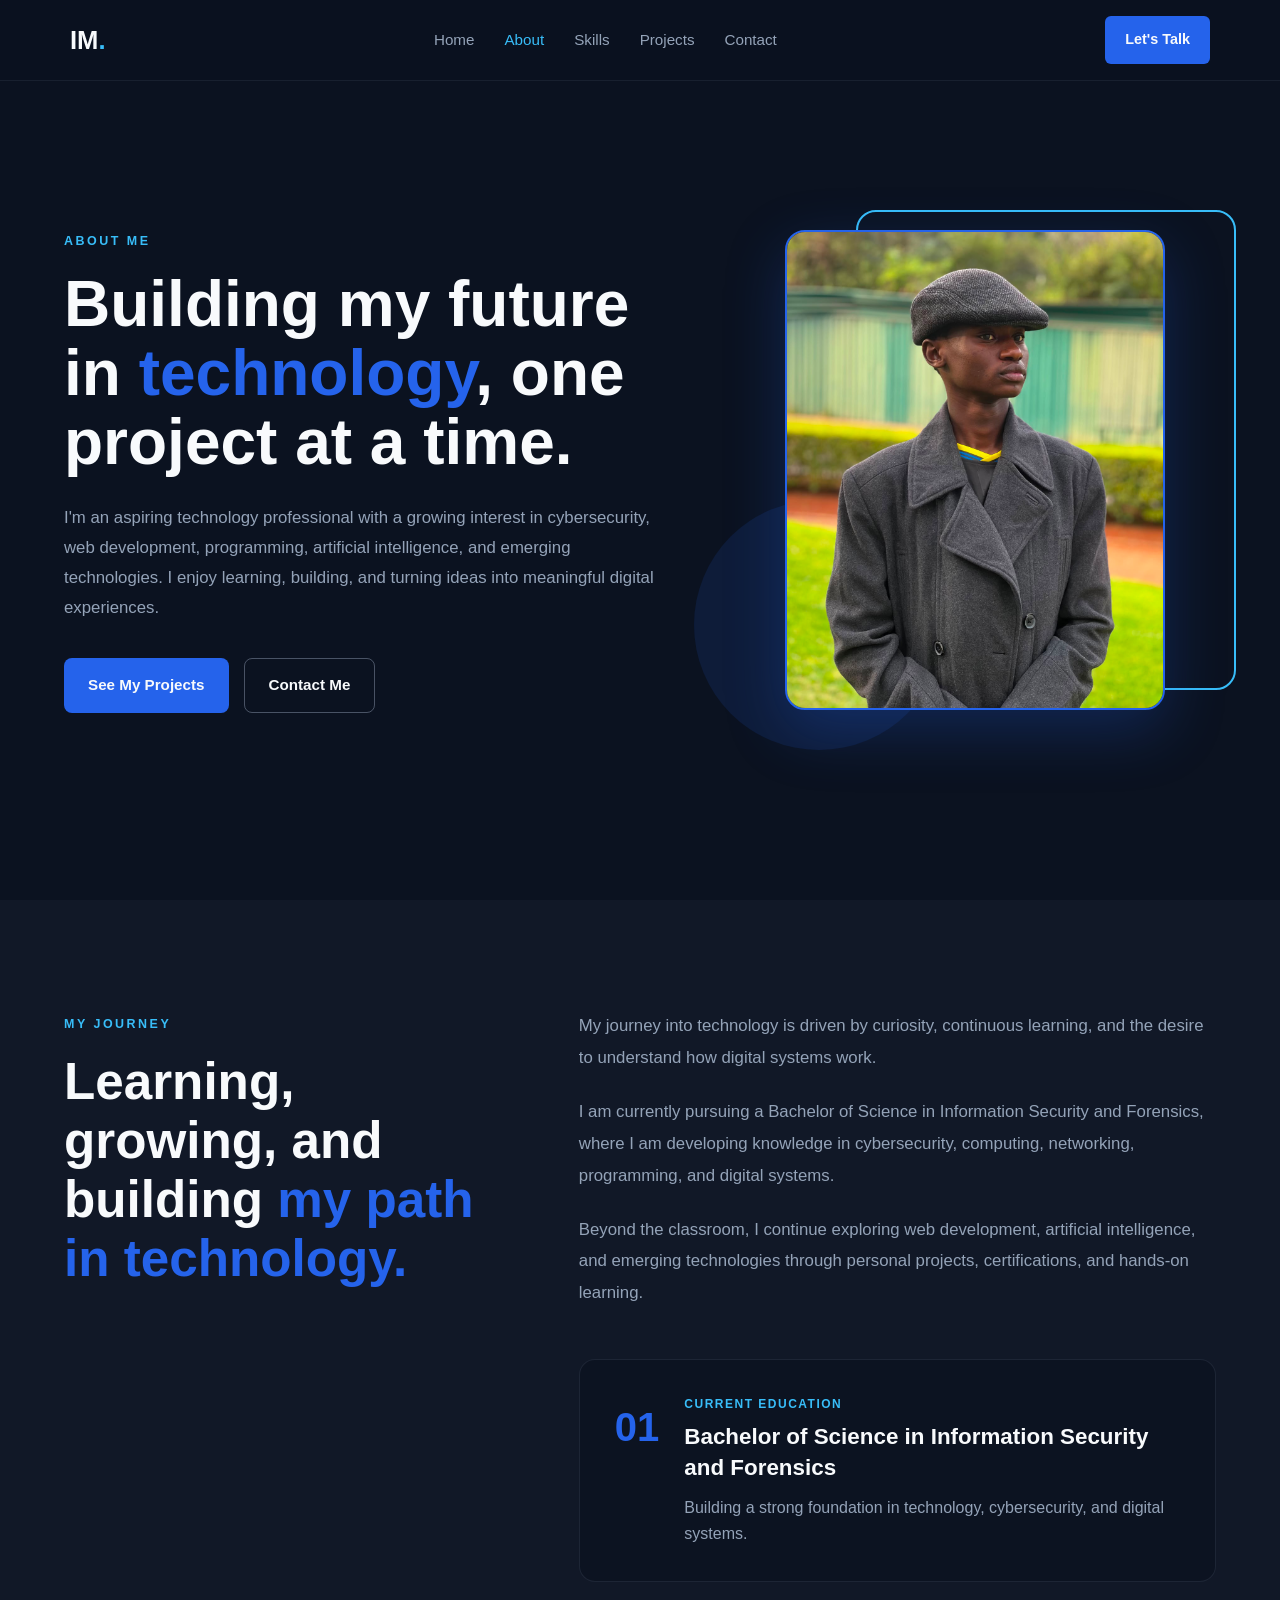
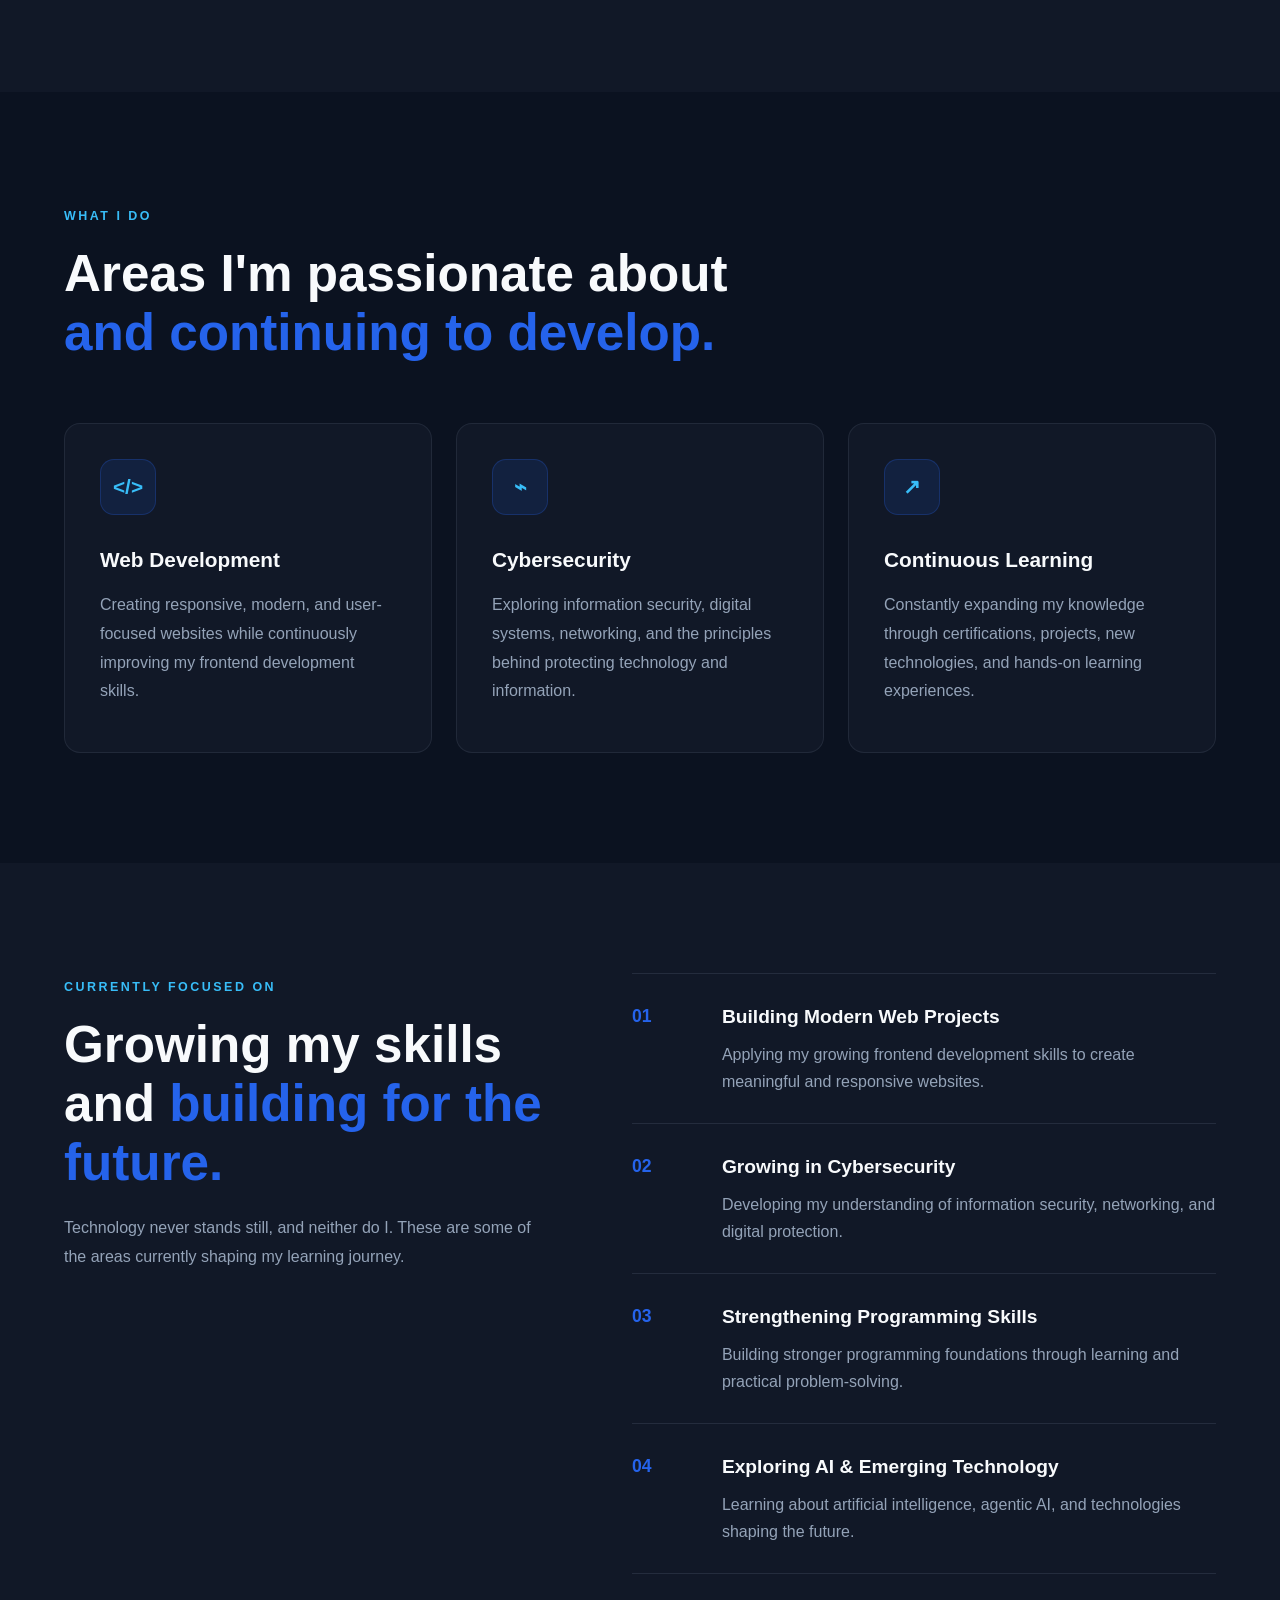
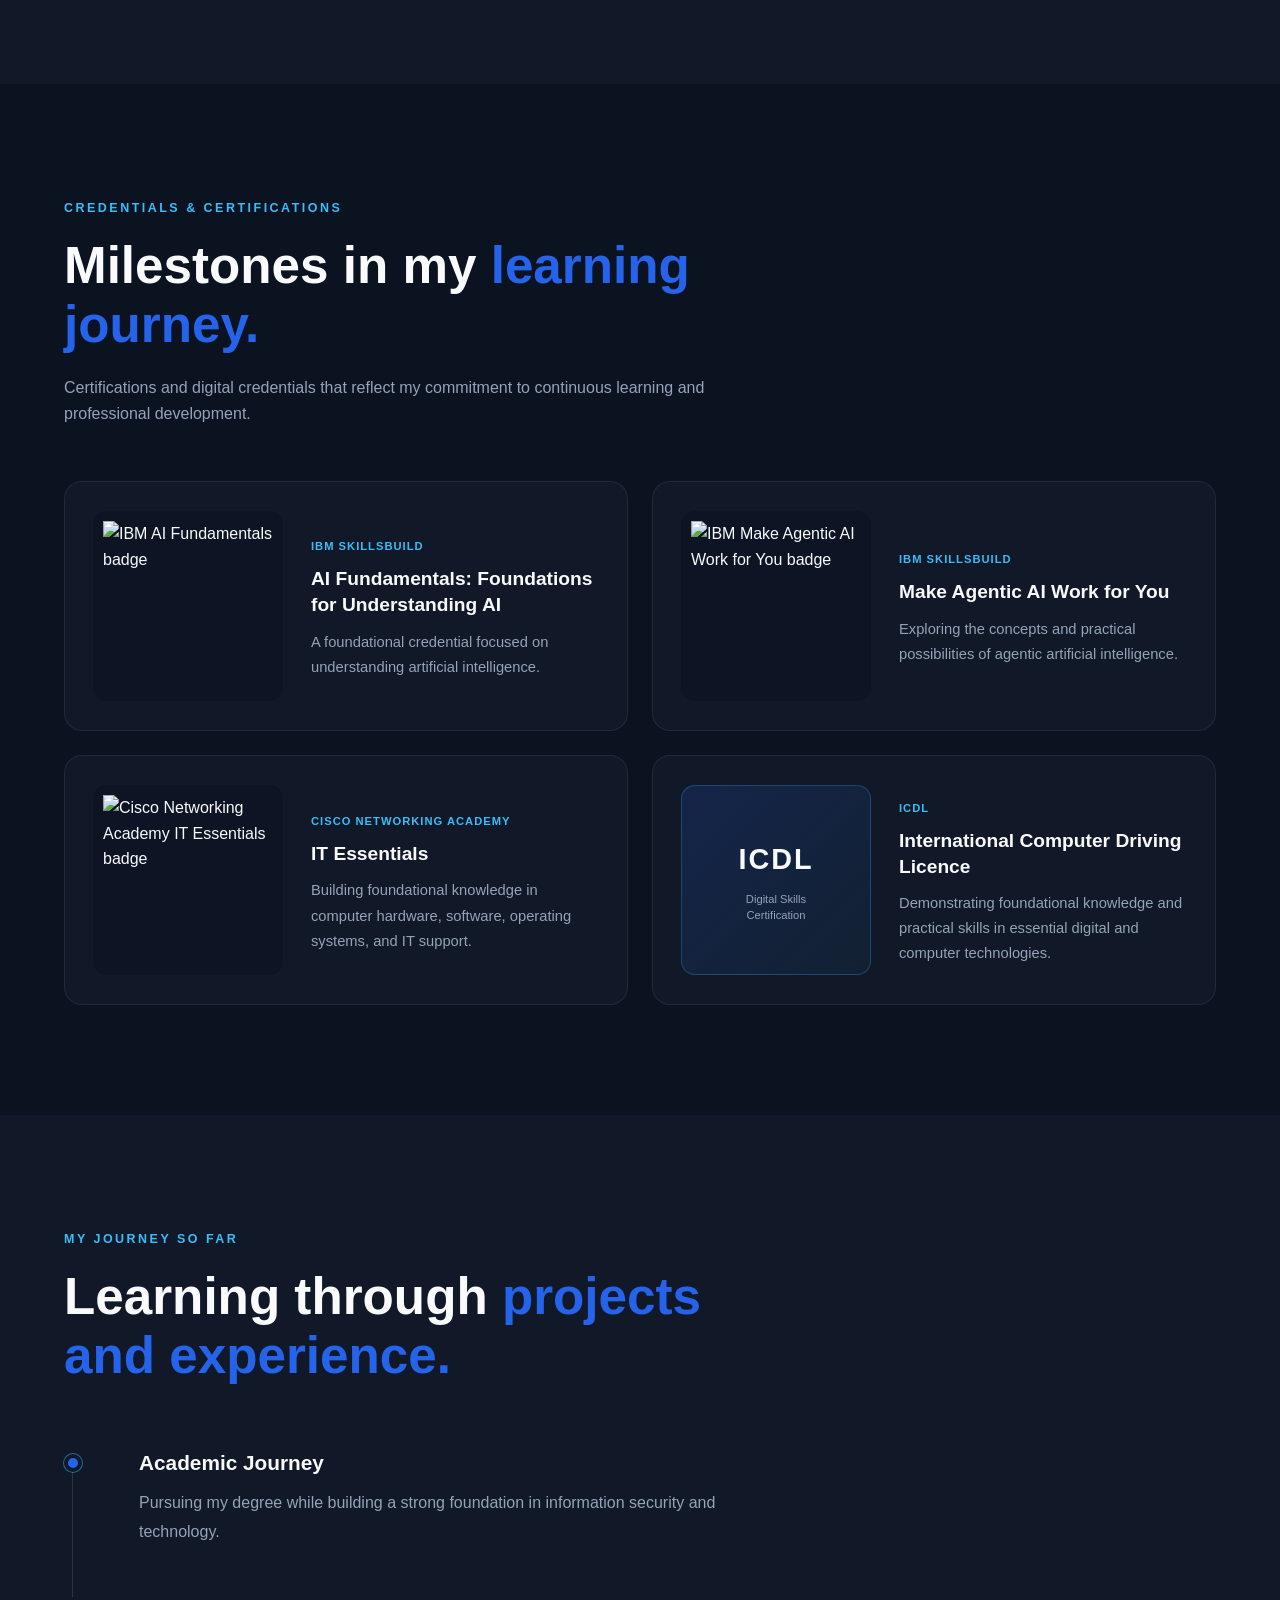
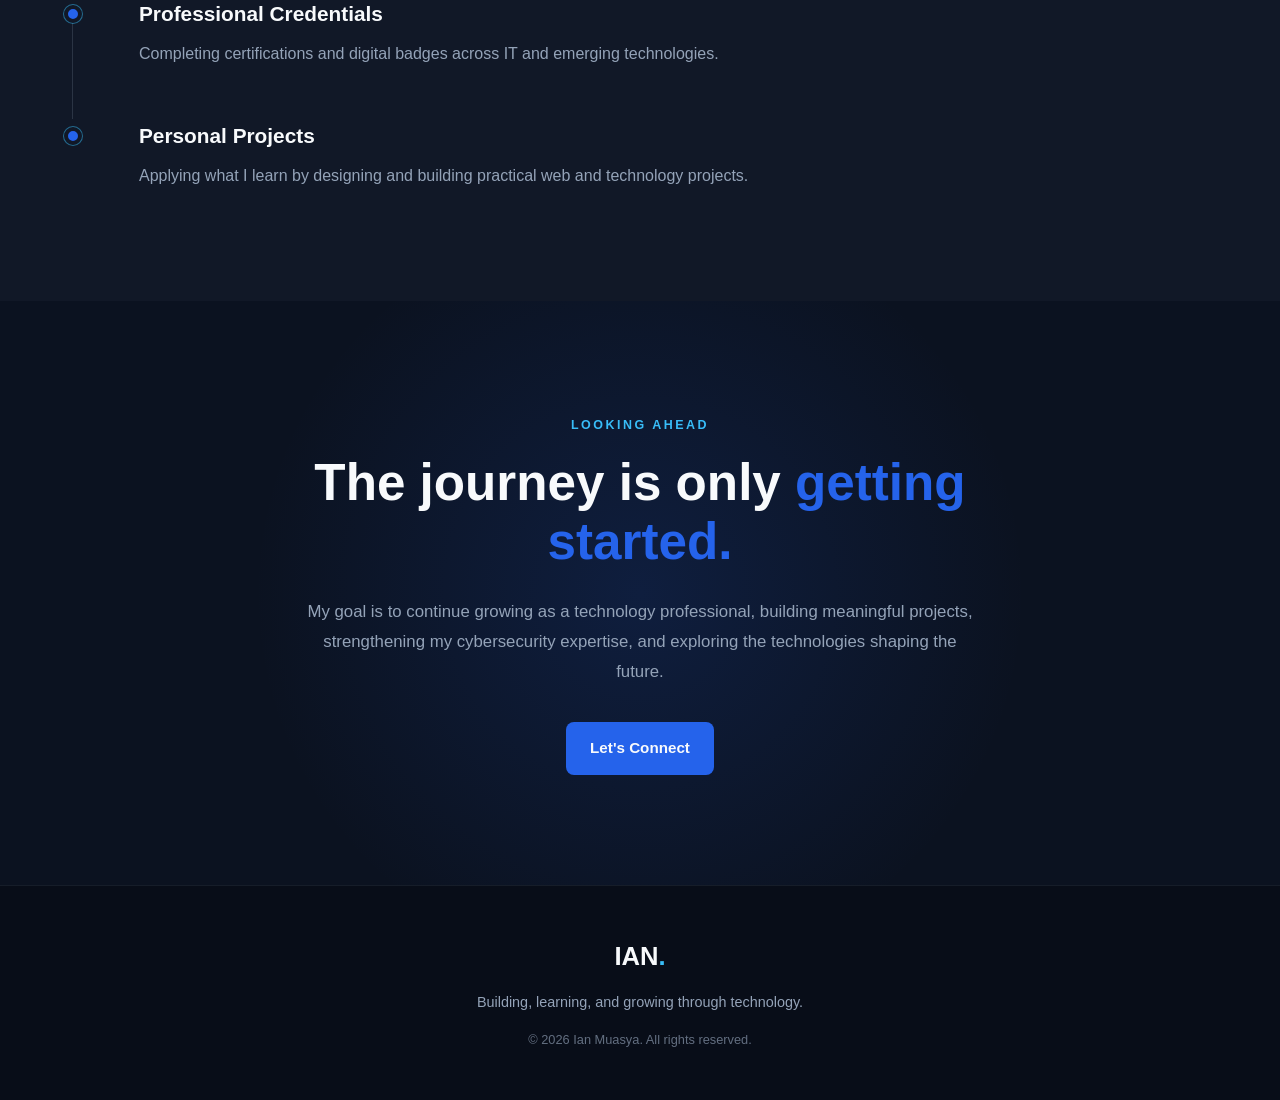
==== commit 9b303c7f: "practice revert" ====
--- a/about.html
+++ b/about.html
@@ -58,7 +58,7 @@
 
                     <div class="hero-buttons">
                         <a href="projects.html" class="btn btn-primary">
-                            View My Projects
+                            See My Projects
                         </a>
 
                         <a href="contact.html" class="btn btn-secondary">
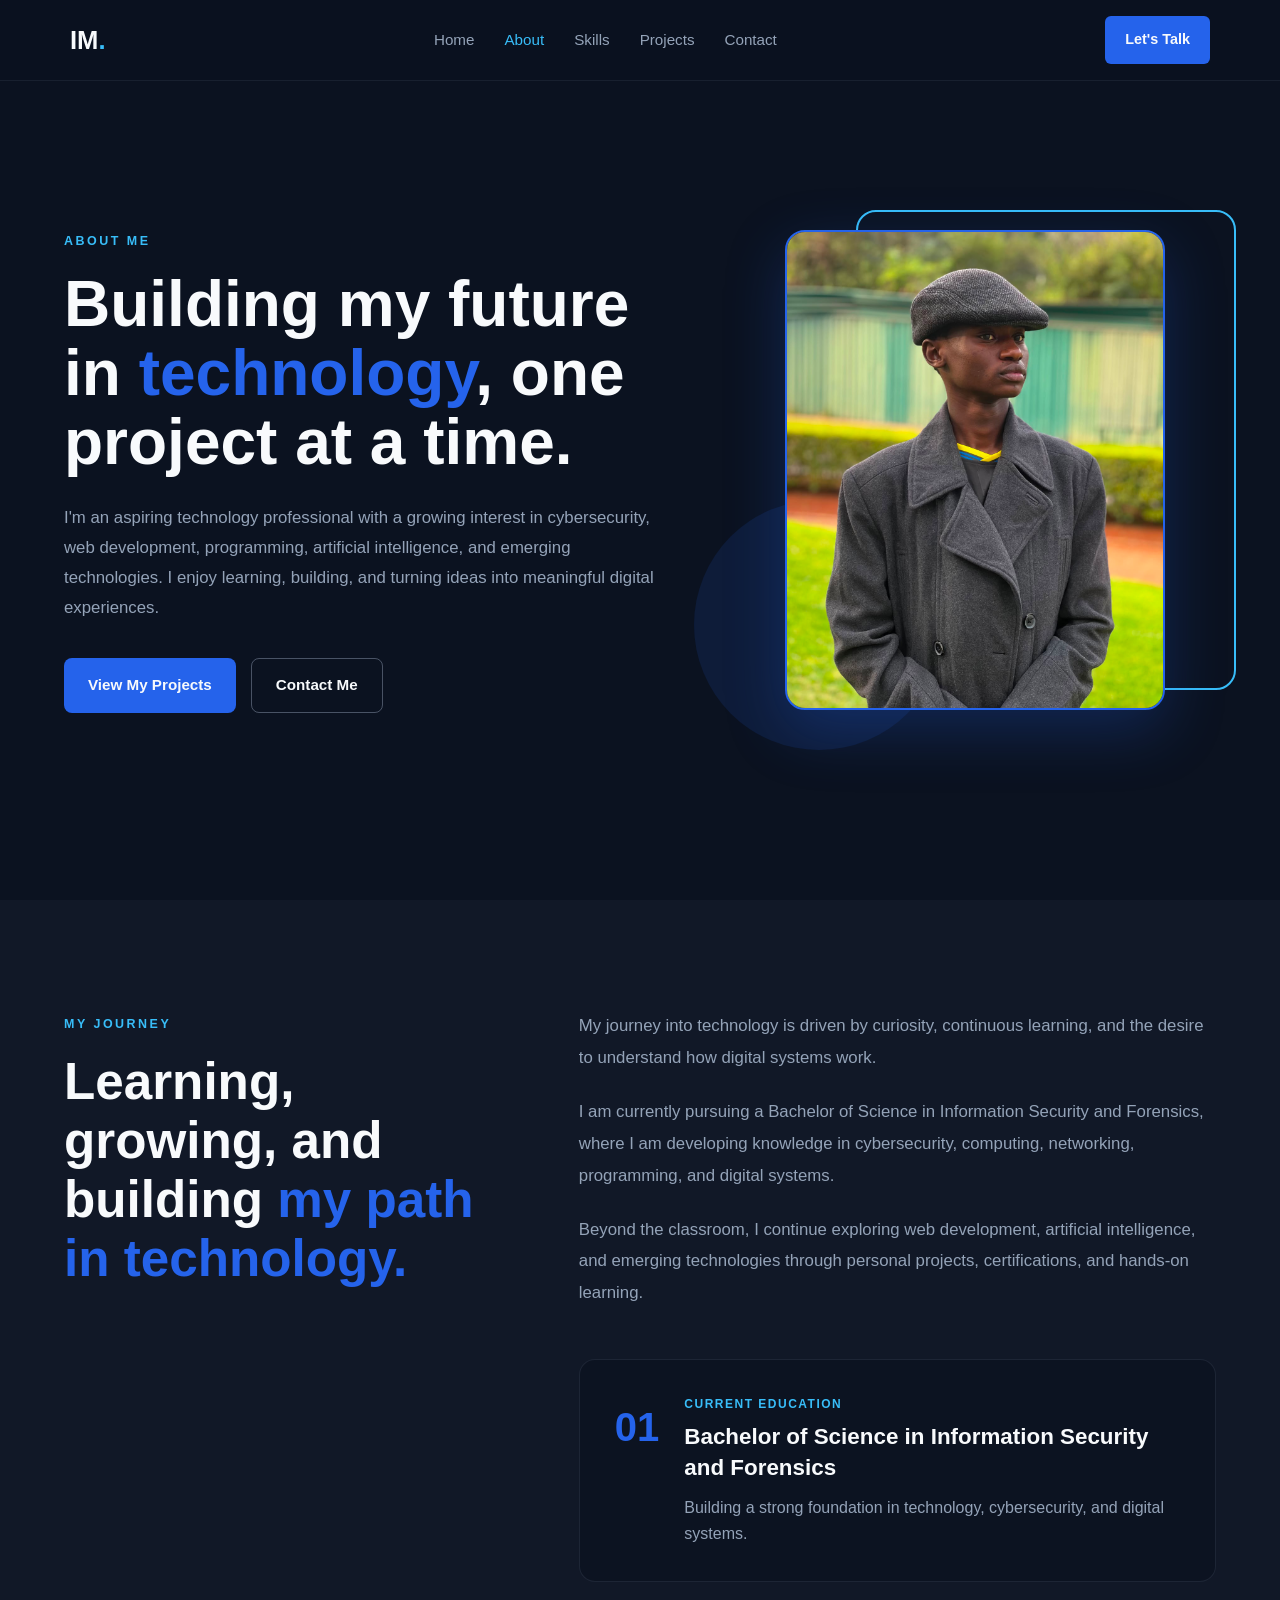
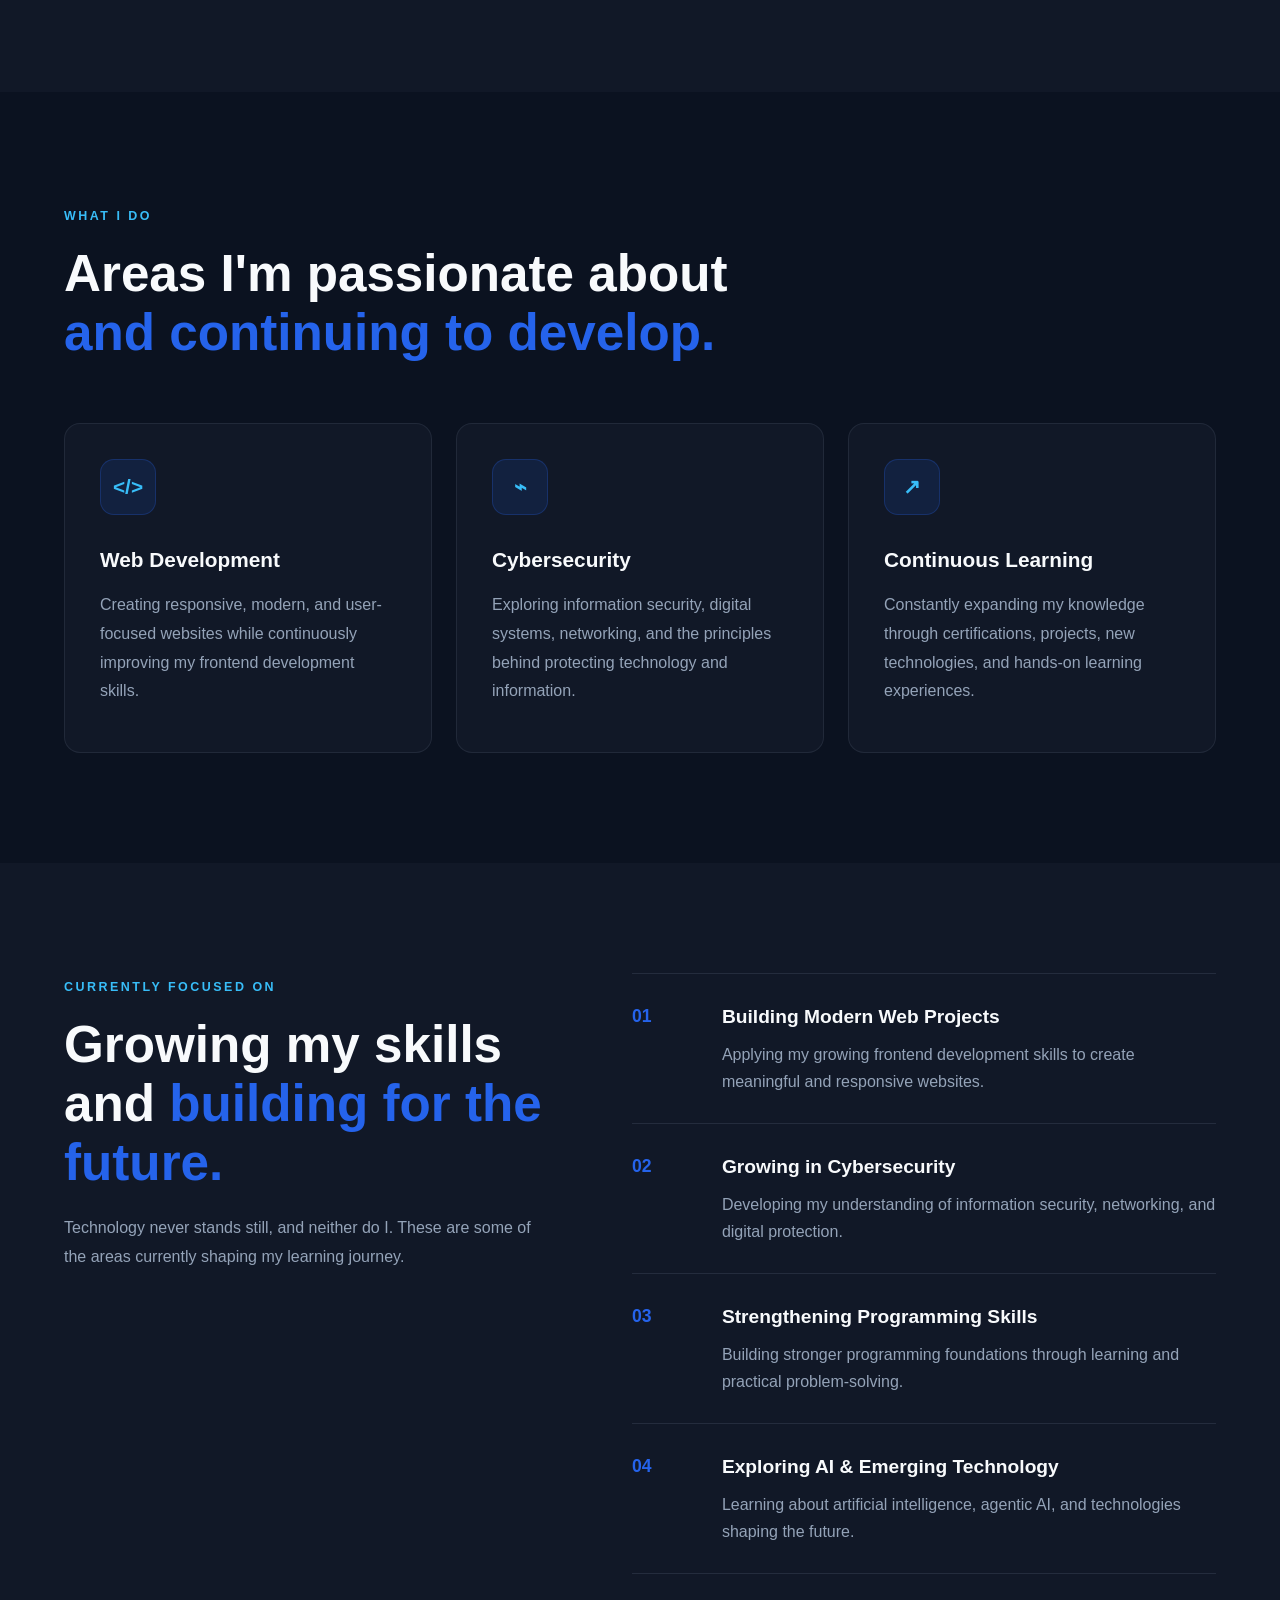
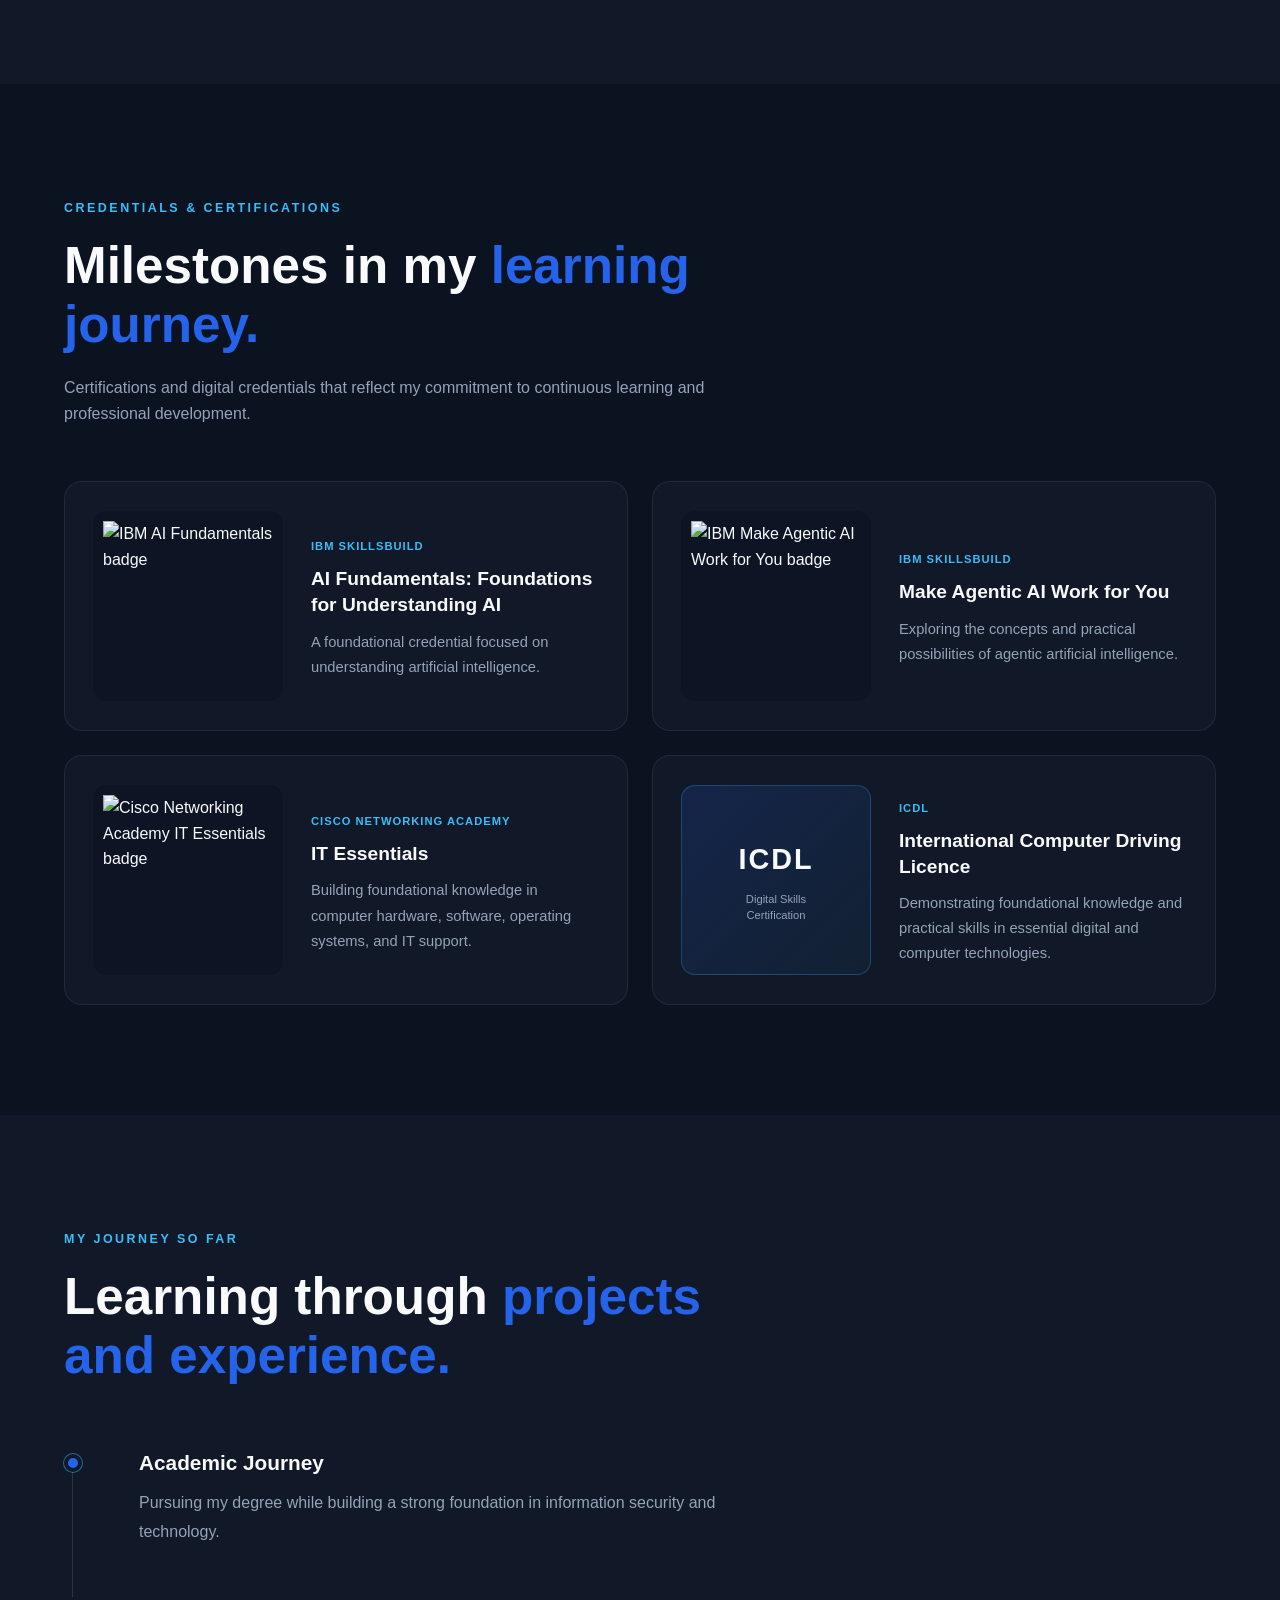
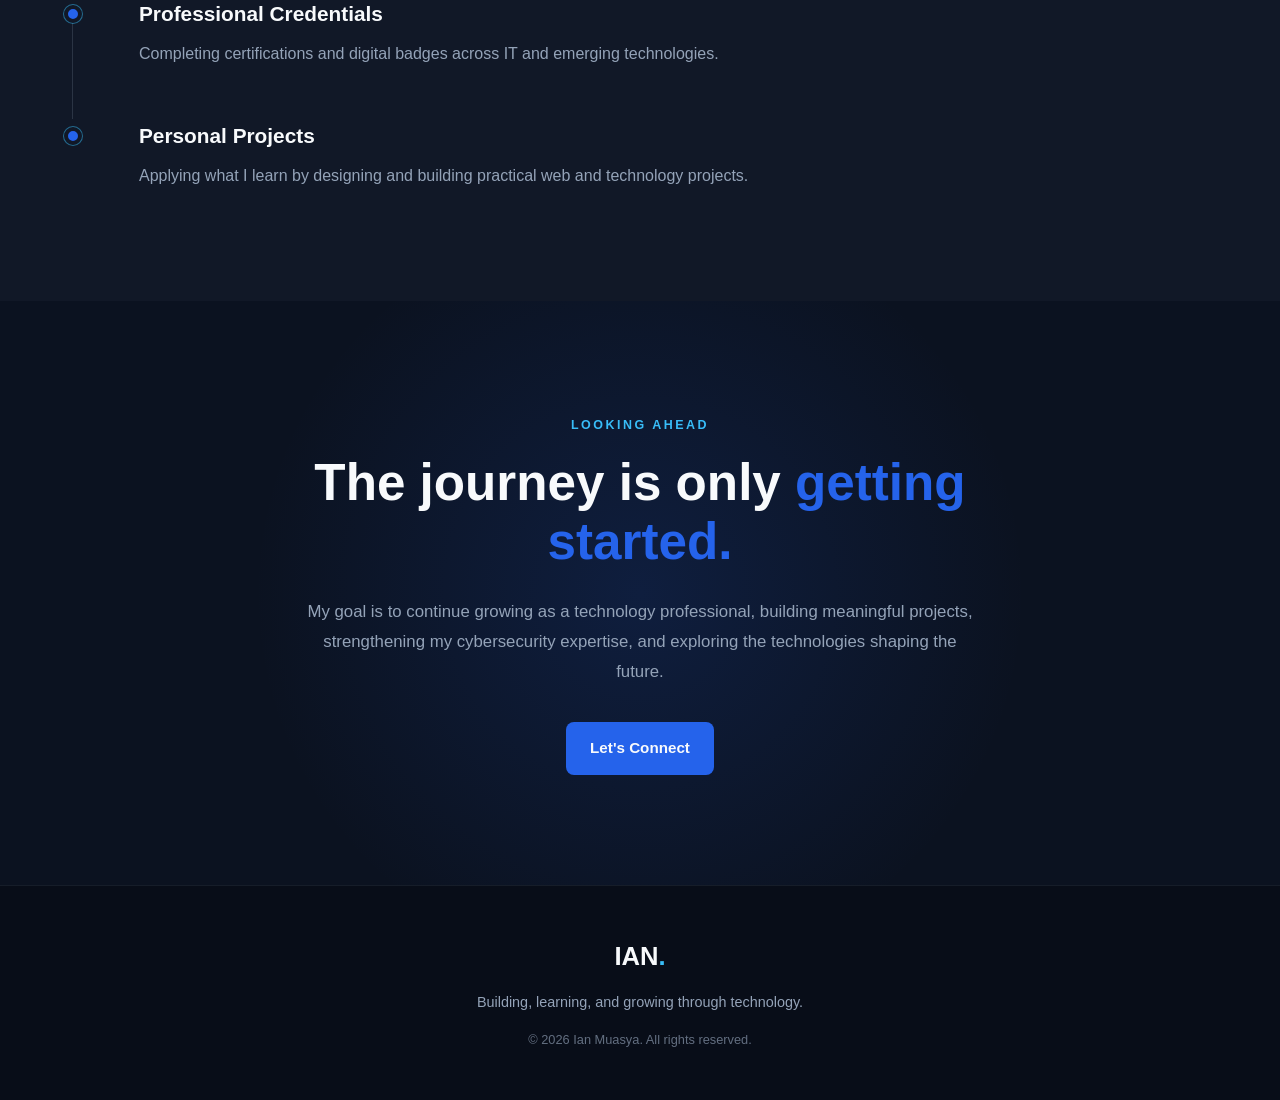
==== commit 5d22d1d9: "Revert "practice revert" This reverts commit 9b303c7f3b8ba1b7c6b17351b452344856c936fa." ====
--- a/about.html
+++ b/about.html
@@ -58,7 +58,7 @@
 
                     <div class="hero-buttons">
                         <a href="projects.html" class="btn btn-primary">
-                            See My Projects
+                            View My Projects
                         </a>
 
                         <a href="contact.html" class="btn btn-secondary">
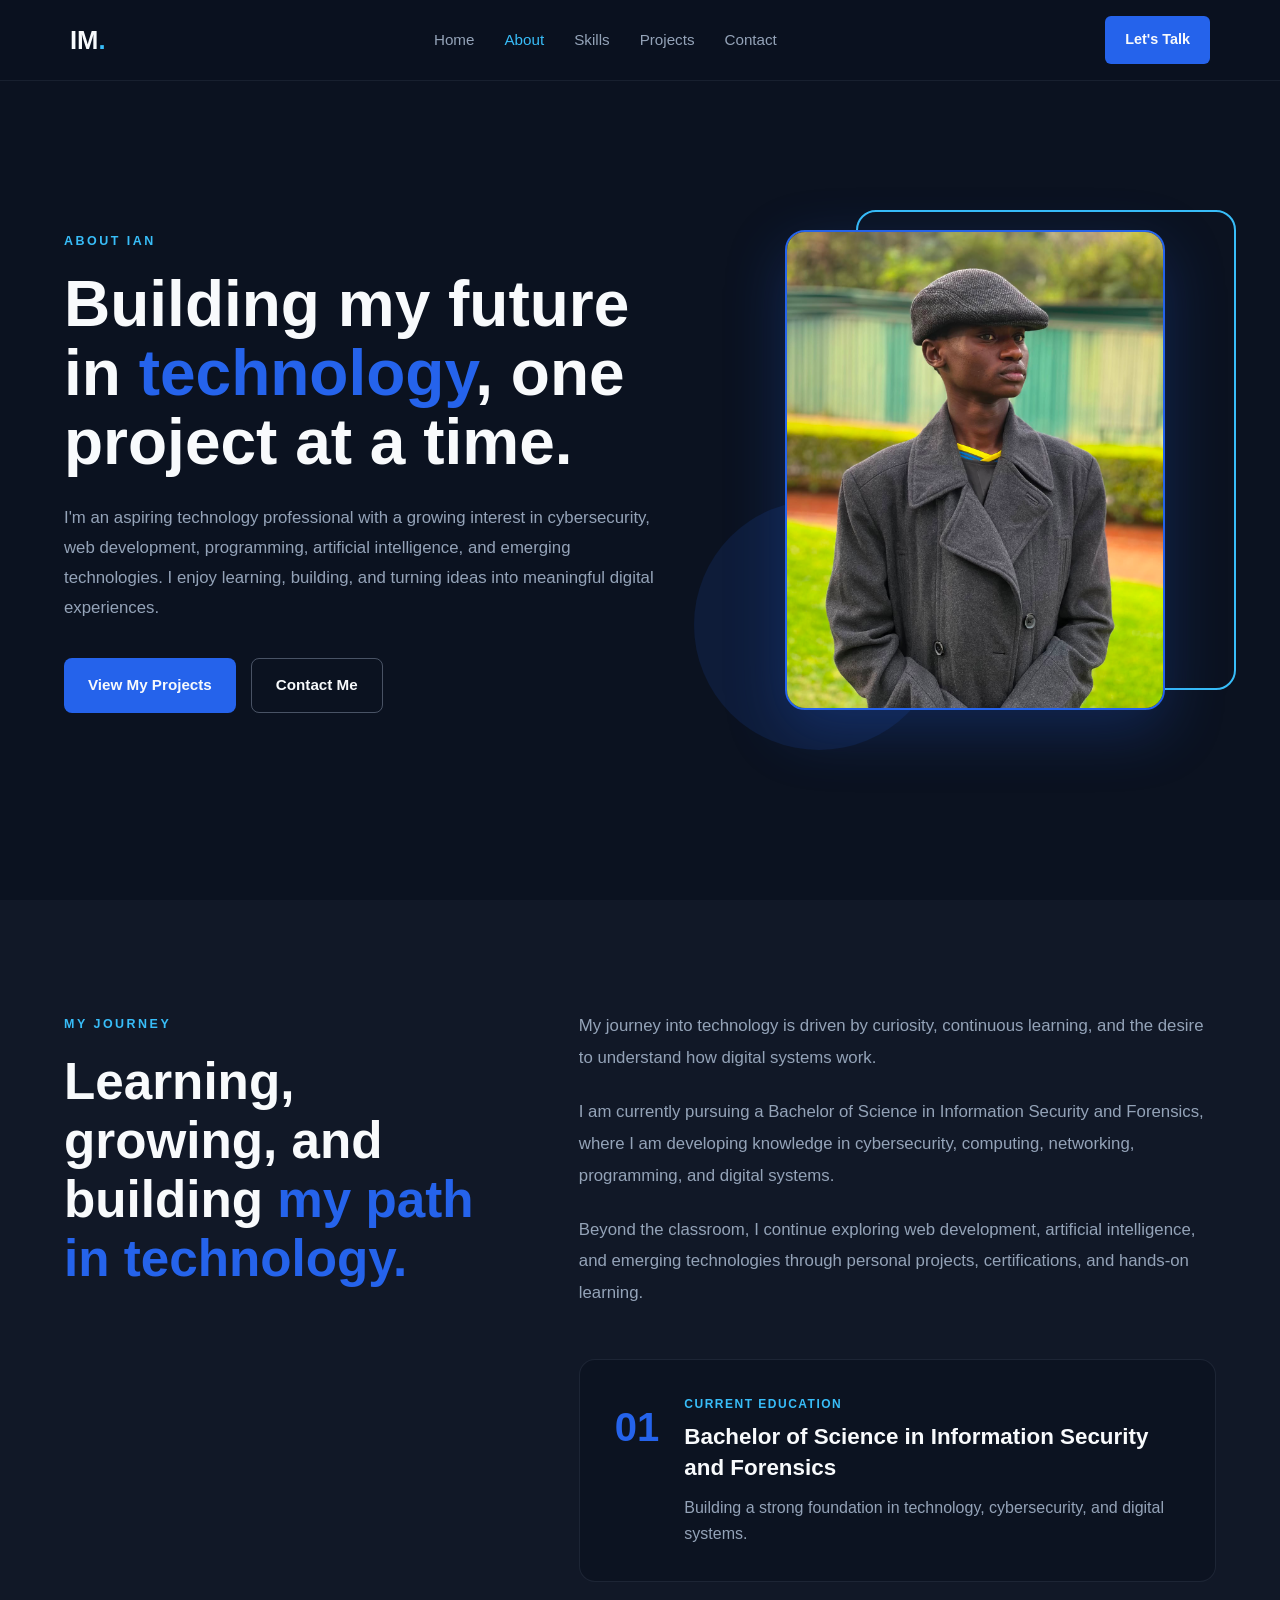
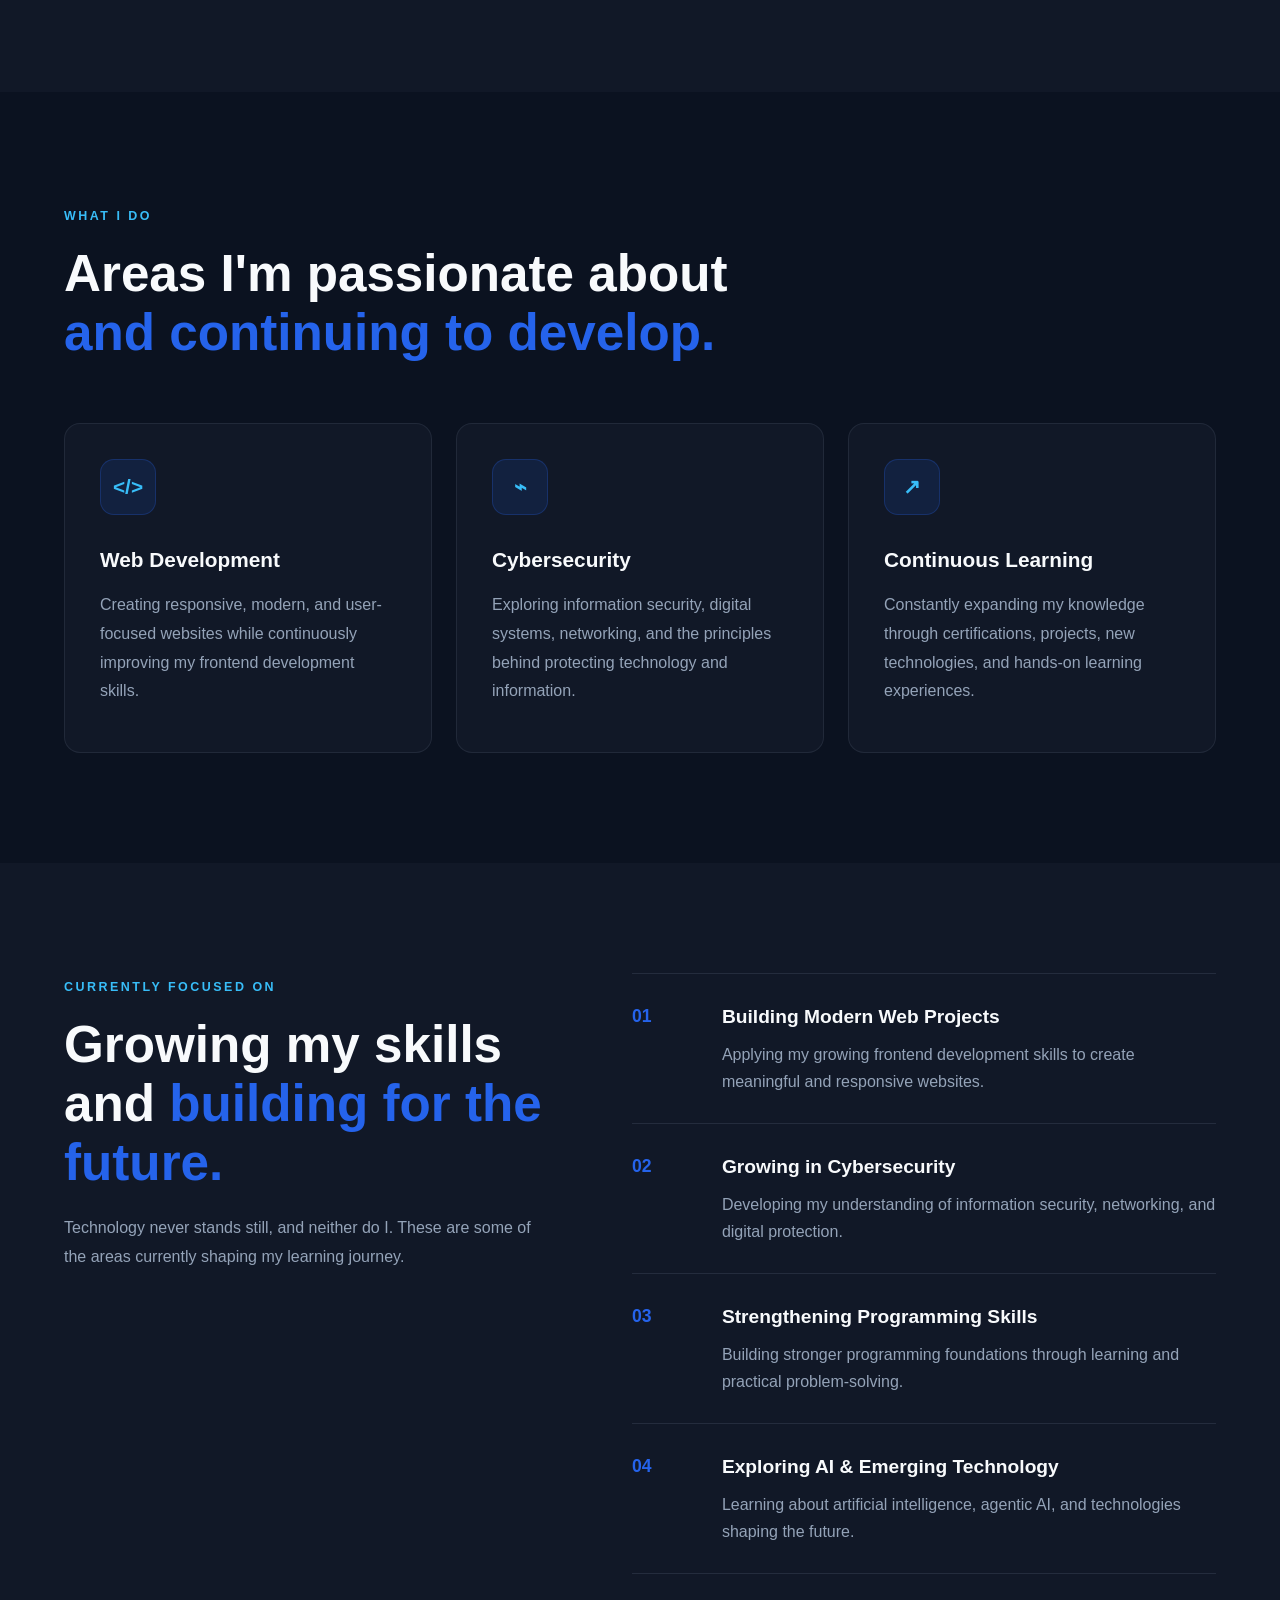
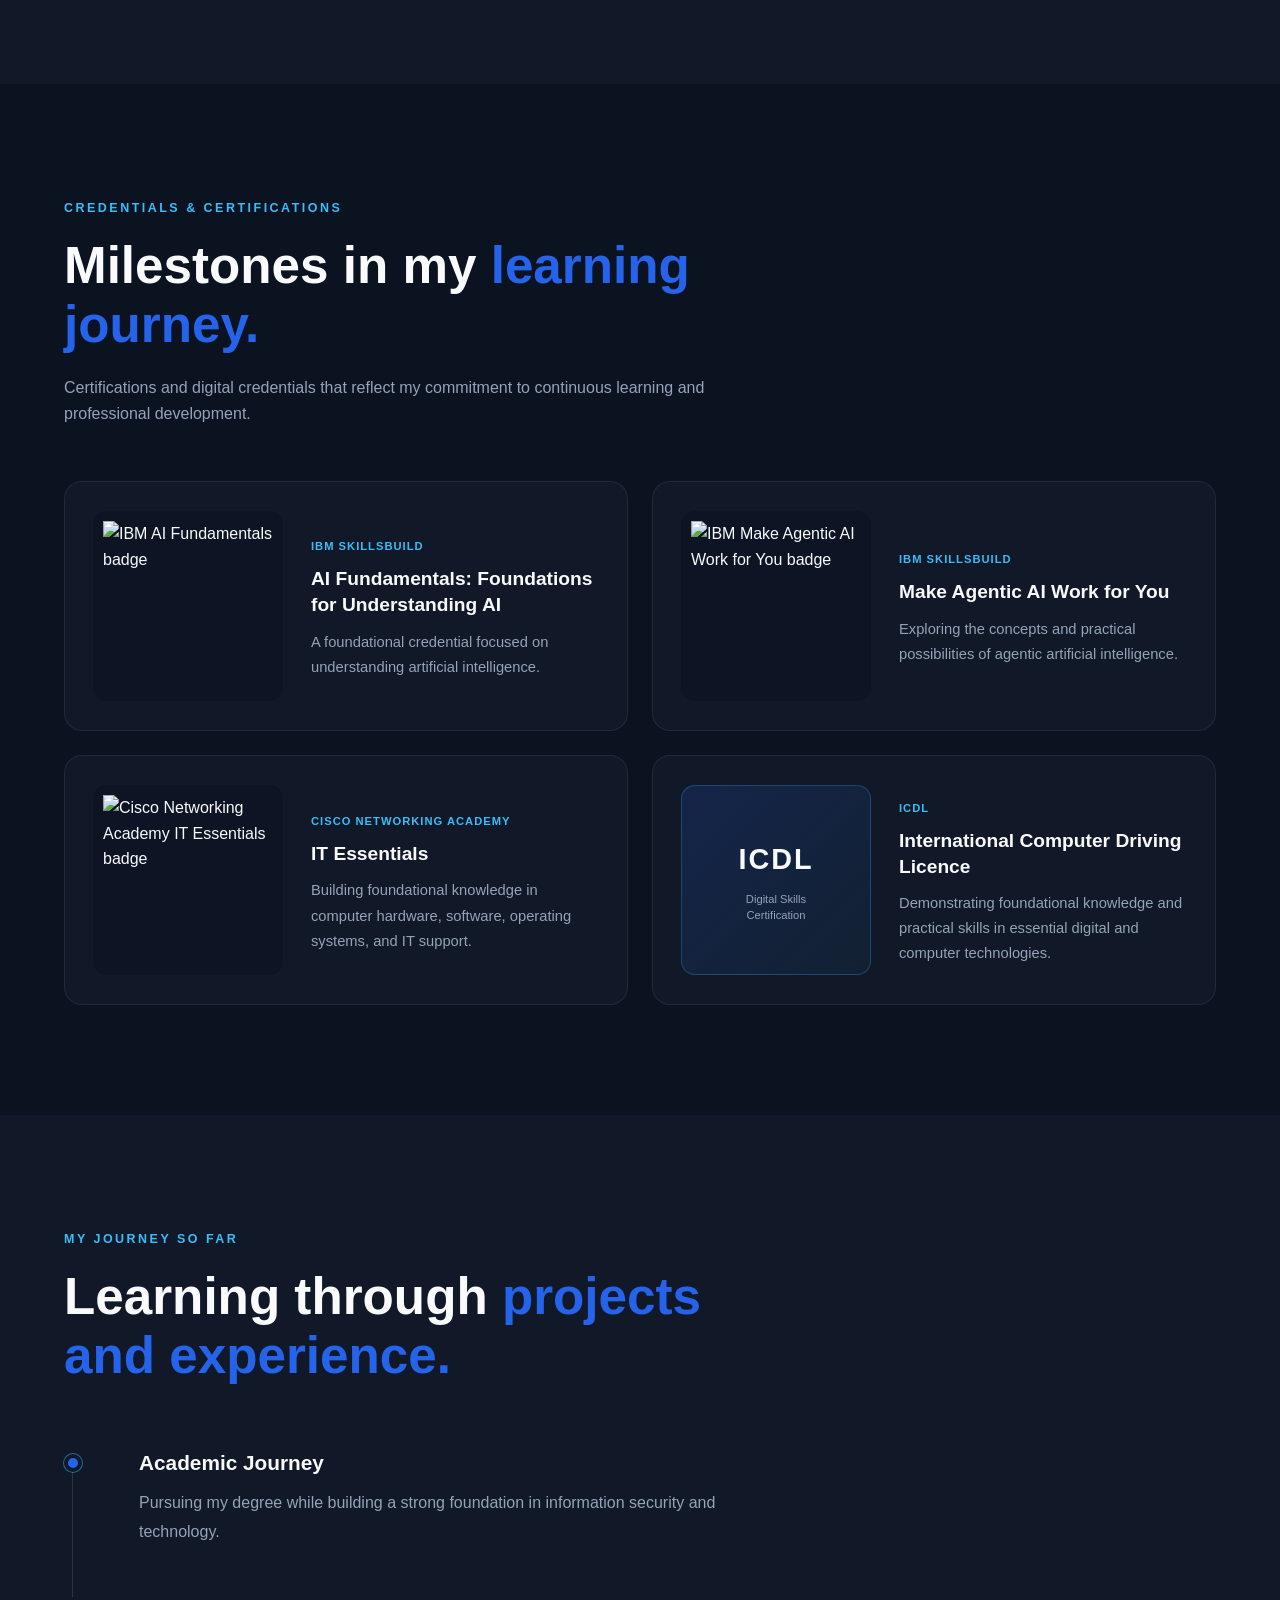
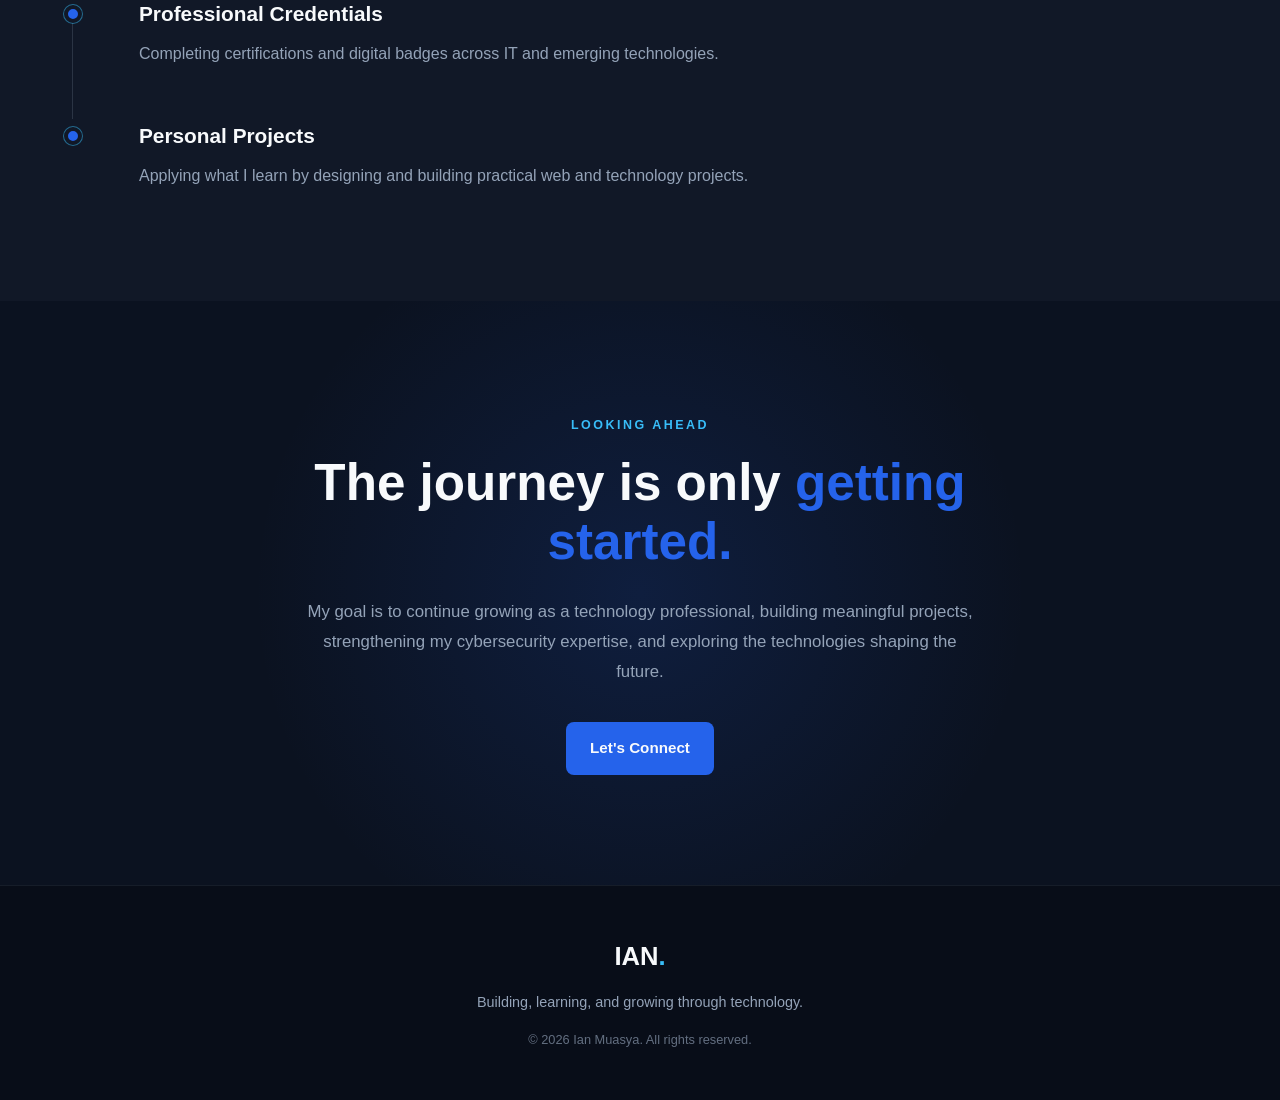
==== commit 7856dd81: "change heading" ====
--- a/about.html
+++ b/about.html
@@ -40,7 +40,7 @@
             <div class="container about-hero-container">
 
                 <div class="about-hero-content">
-                    <span class="section-tag">ABOUT ME</span>
+                    <span class="section-tag">ABOUT IAN</span>
 
                     <h1>
                         Building my future in
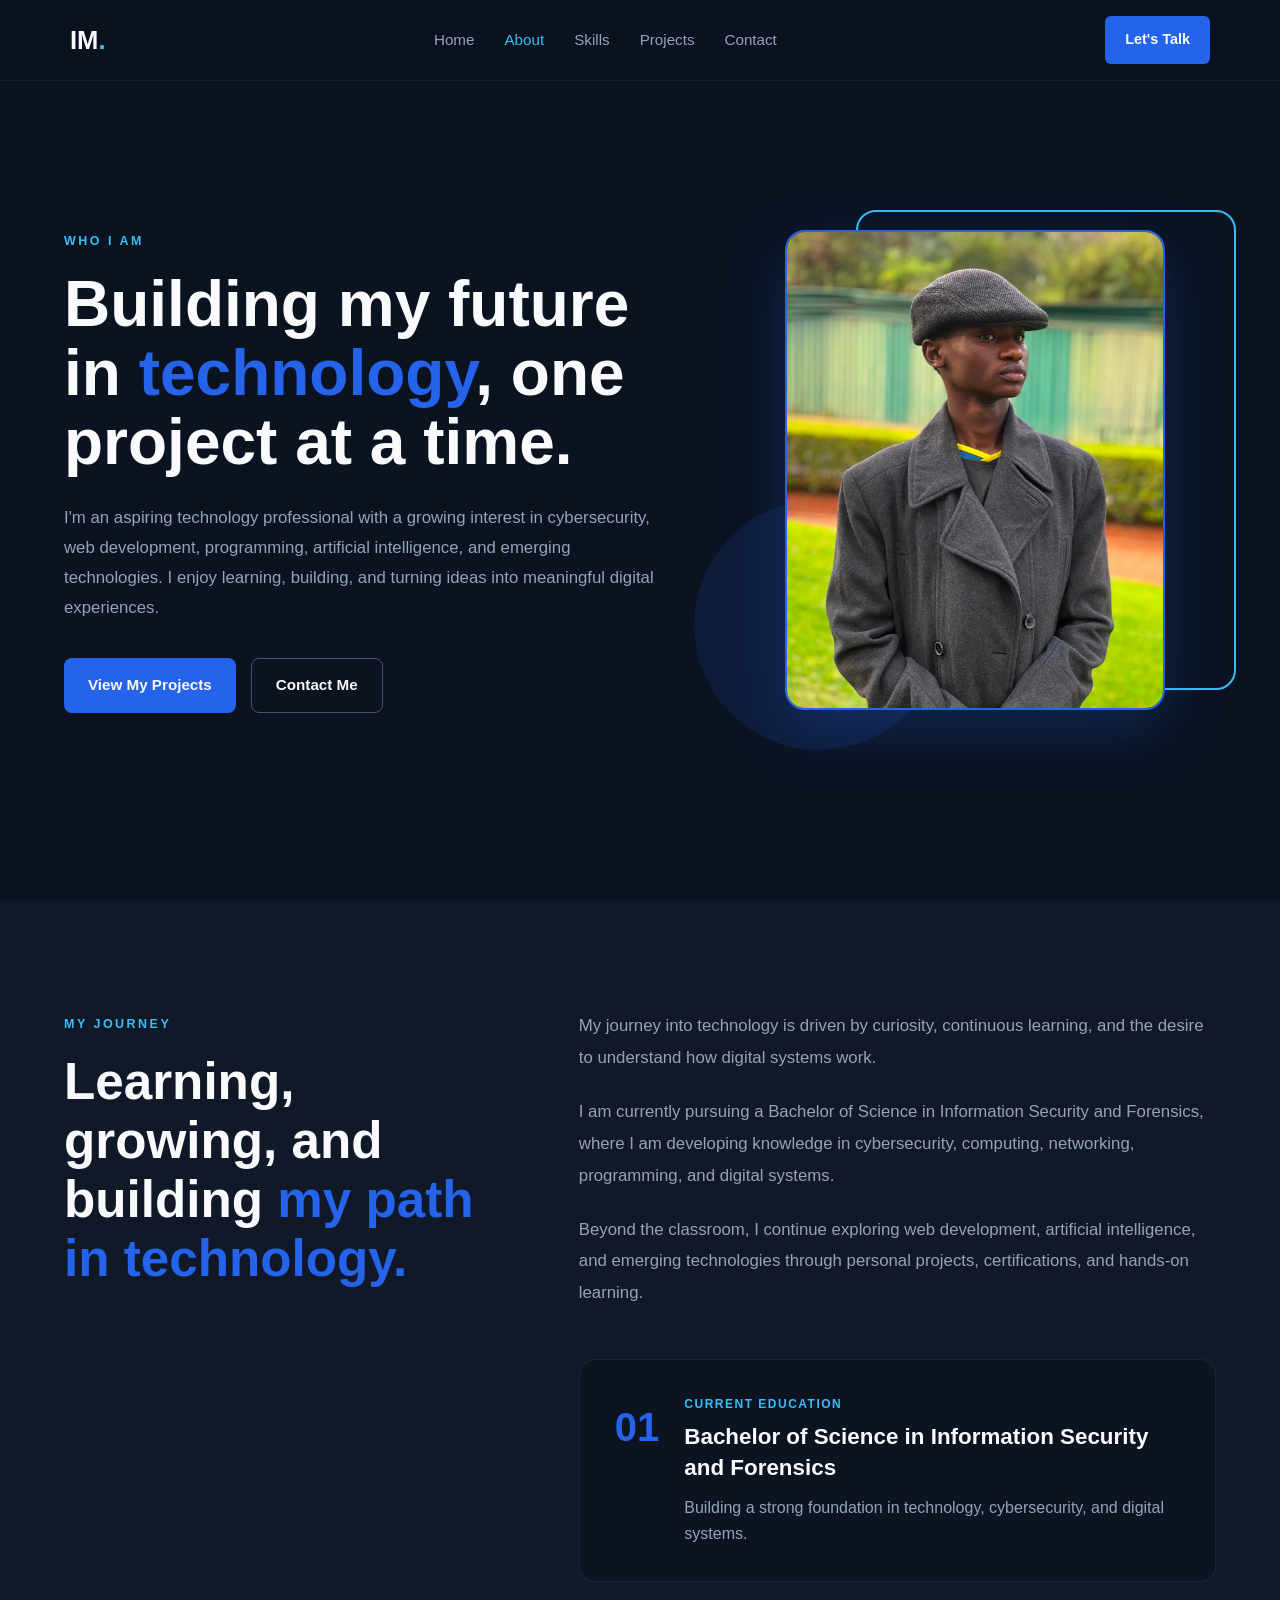
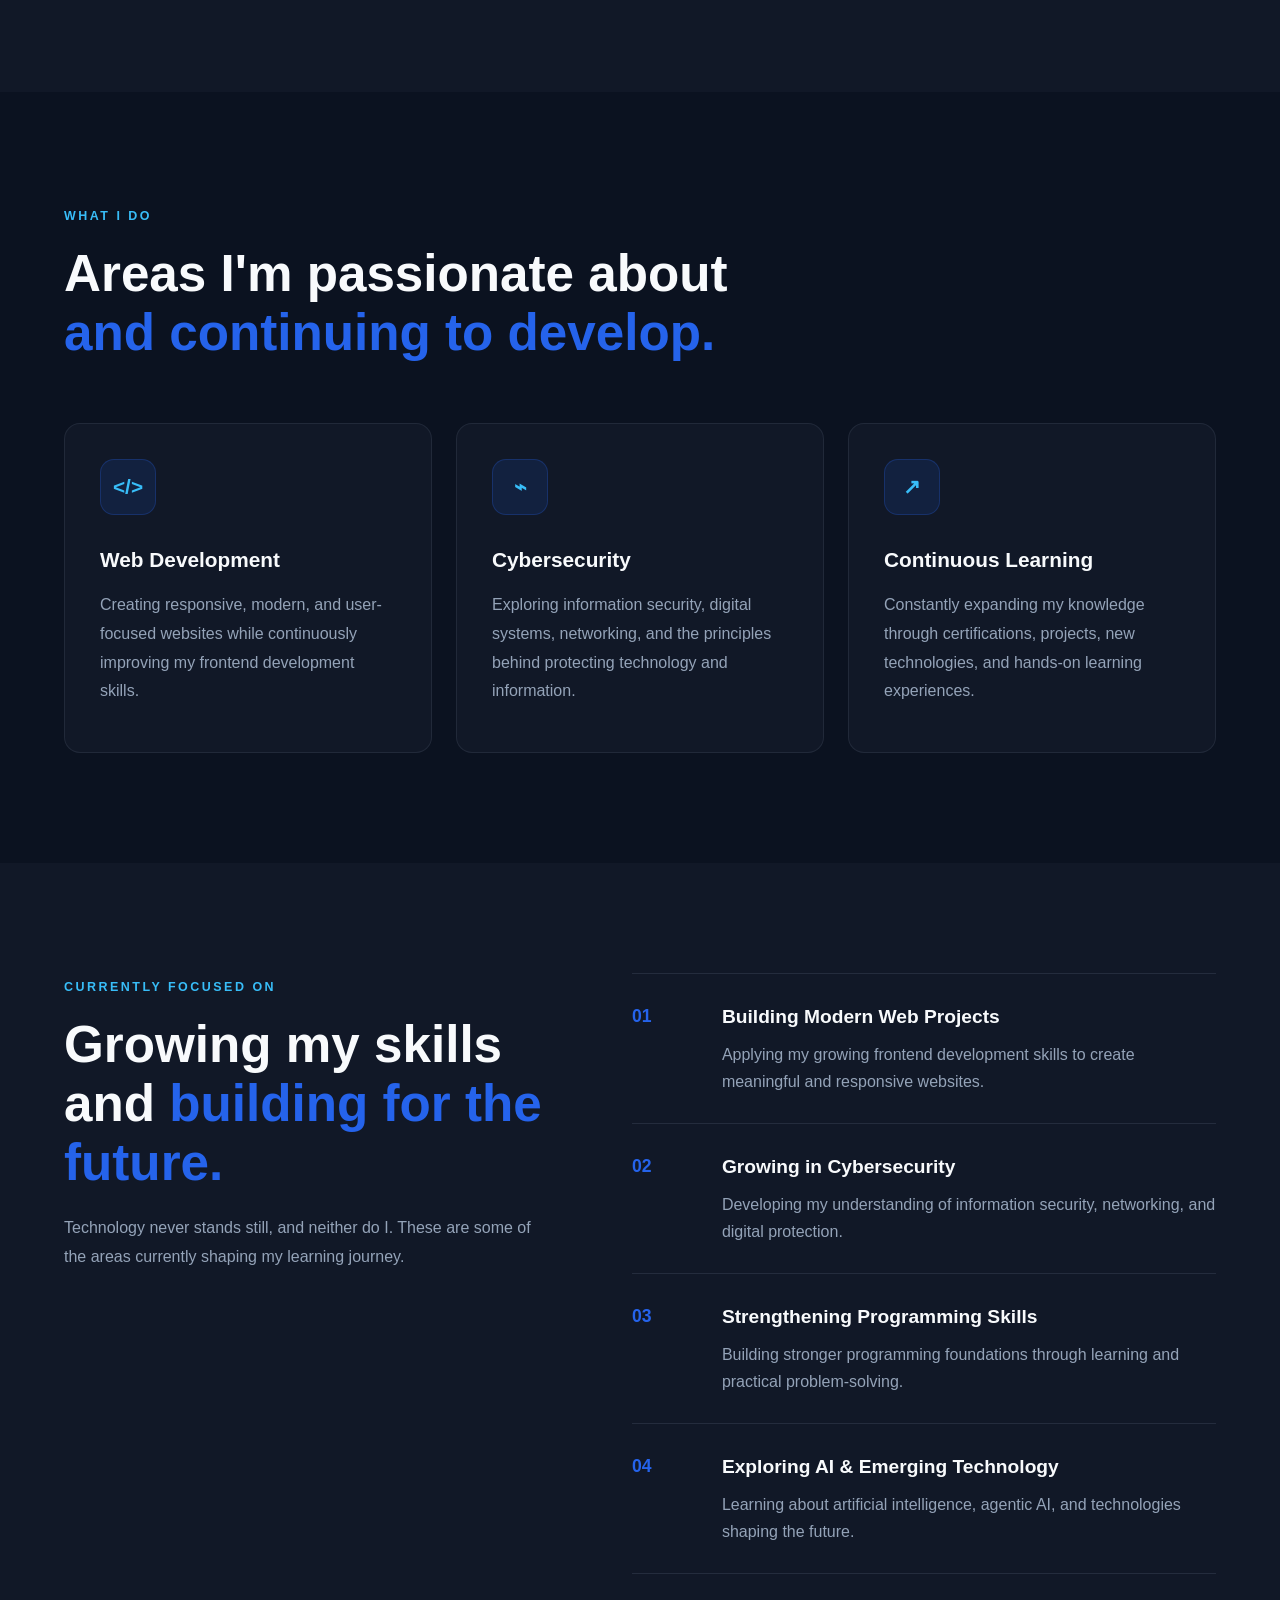
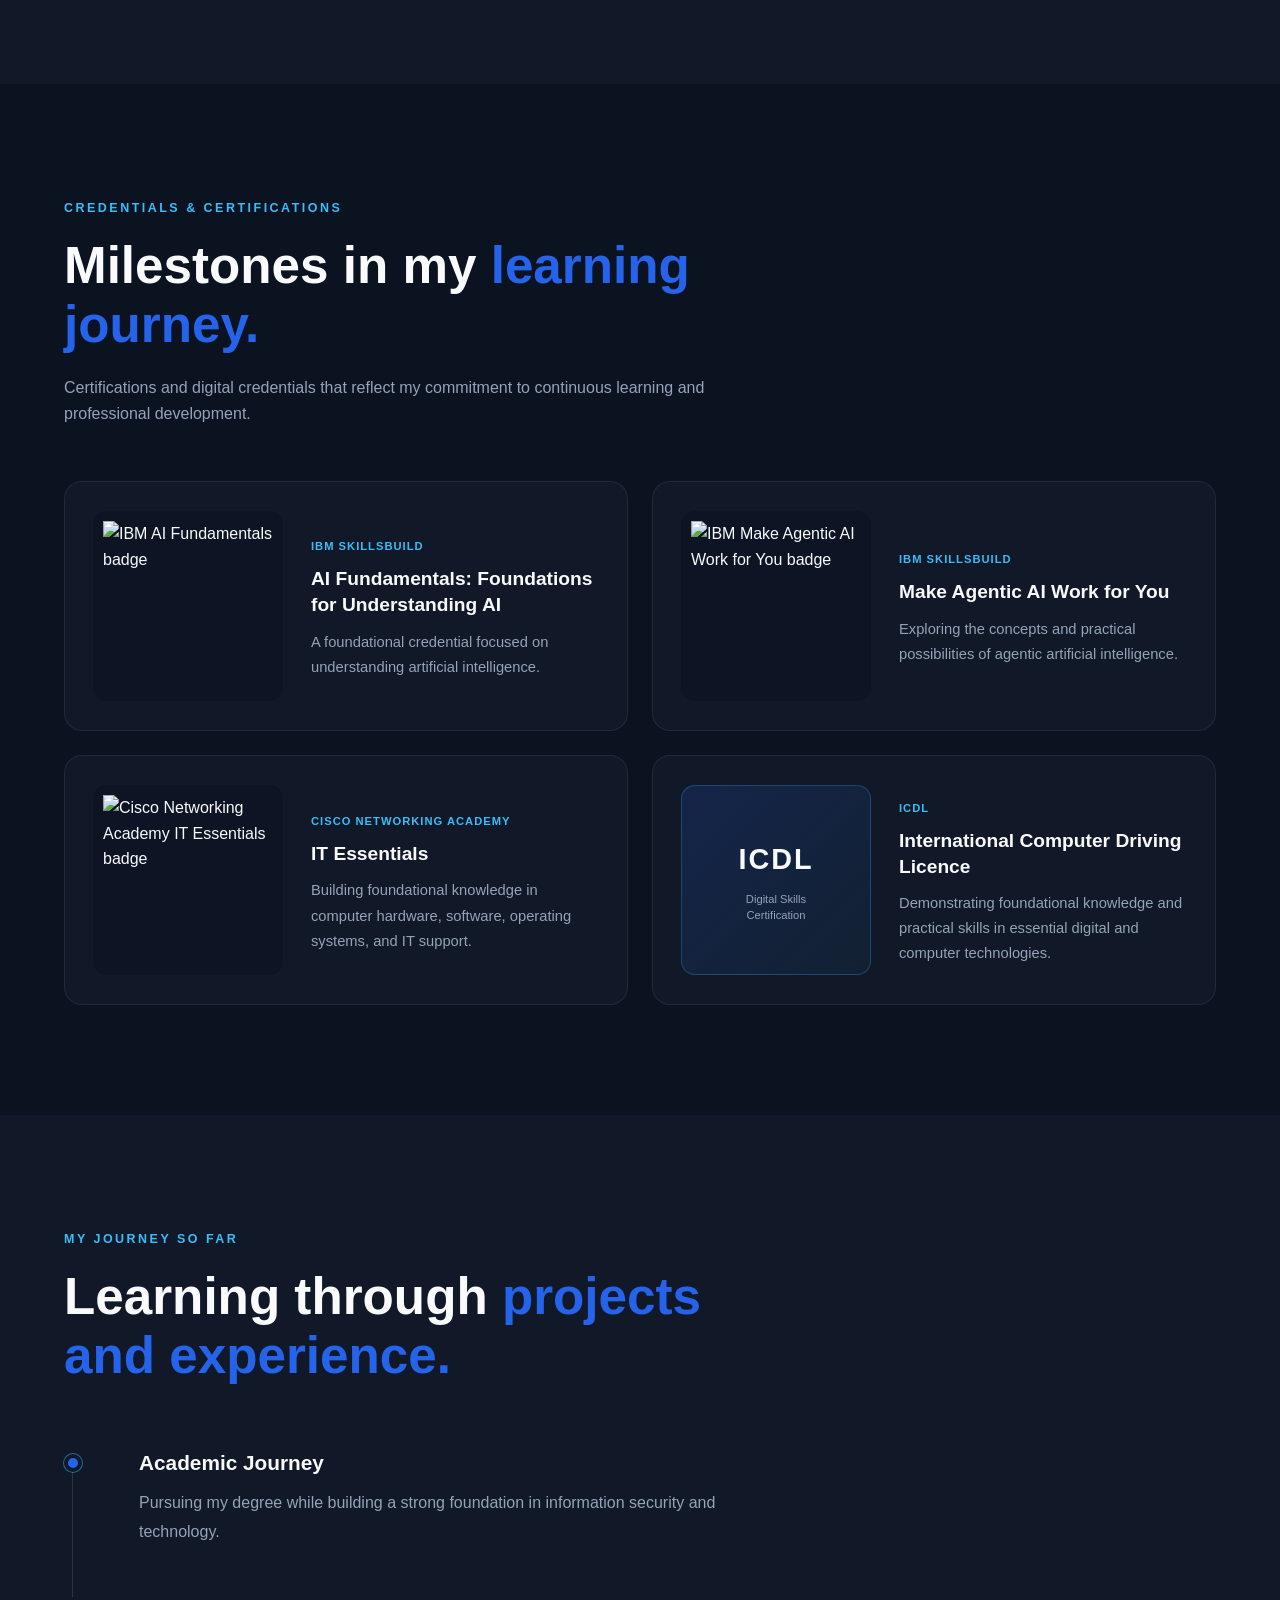
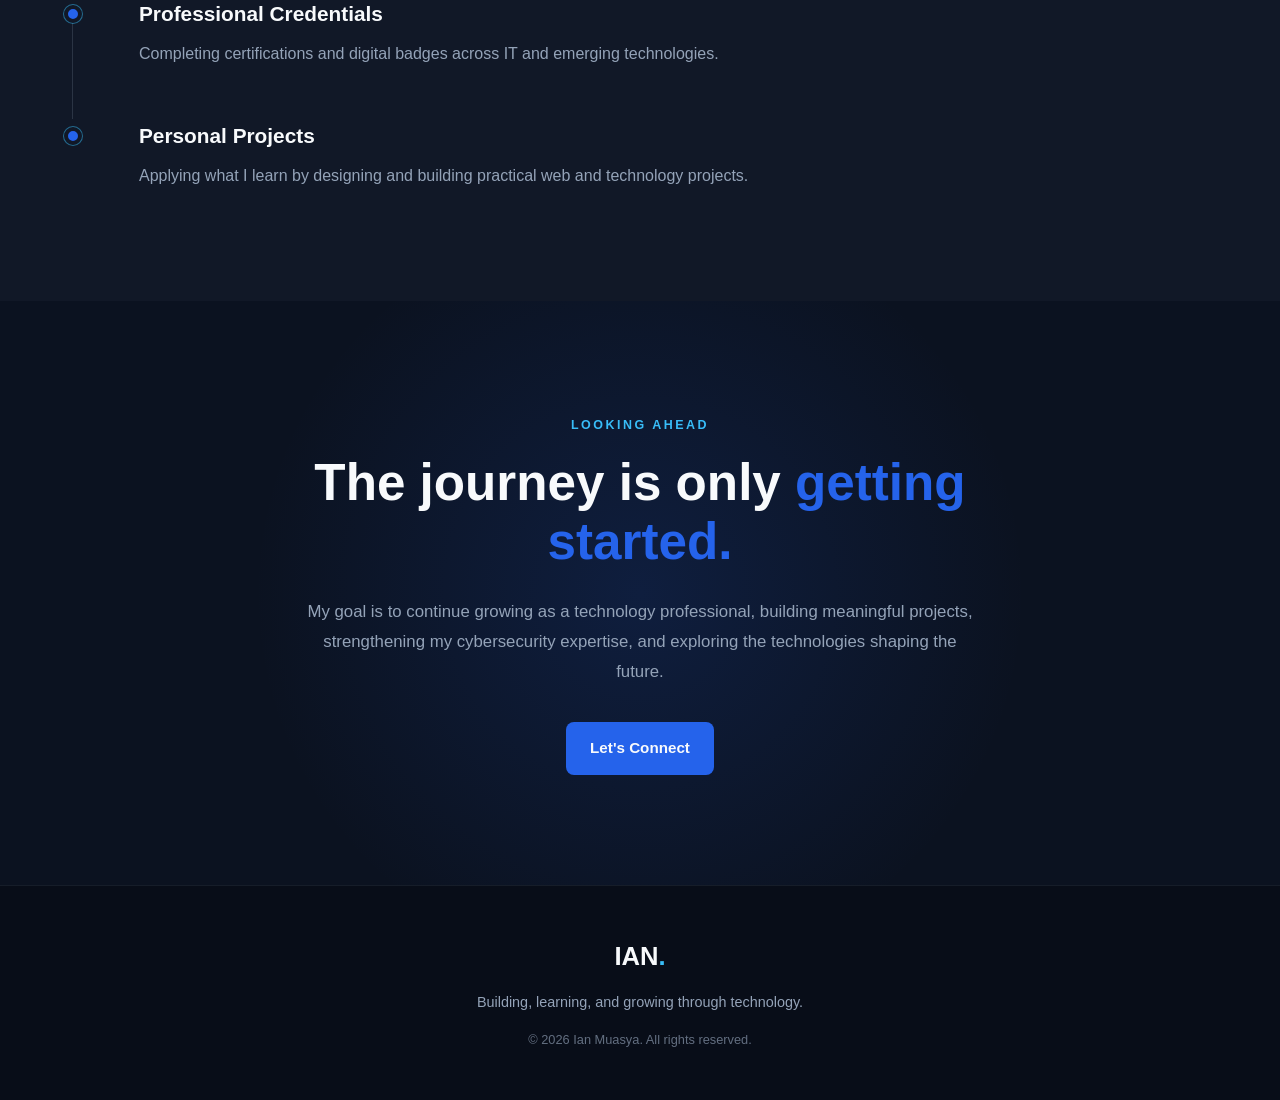
==== commit 2694a5fa: "change on main" ====
--- a/about.html
+++ b/about.html
@@ -40,7 +40,7 @@
             <div class="container about-hero-container">
 
                 <div class="about-hero-content">
-                    <span class="section-tag">ABOUT IAN</span>
+                    <span class="section-tag">WHO I AM</span>
 
                     <h1>
                         Building my future in
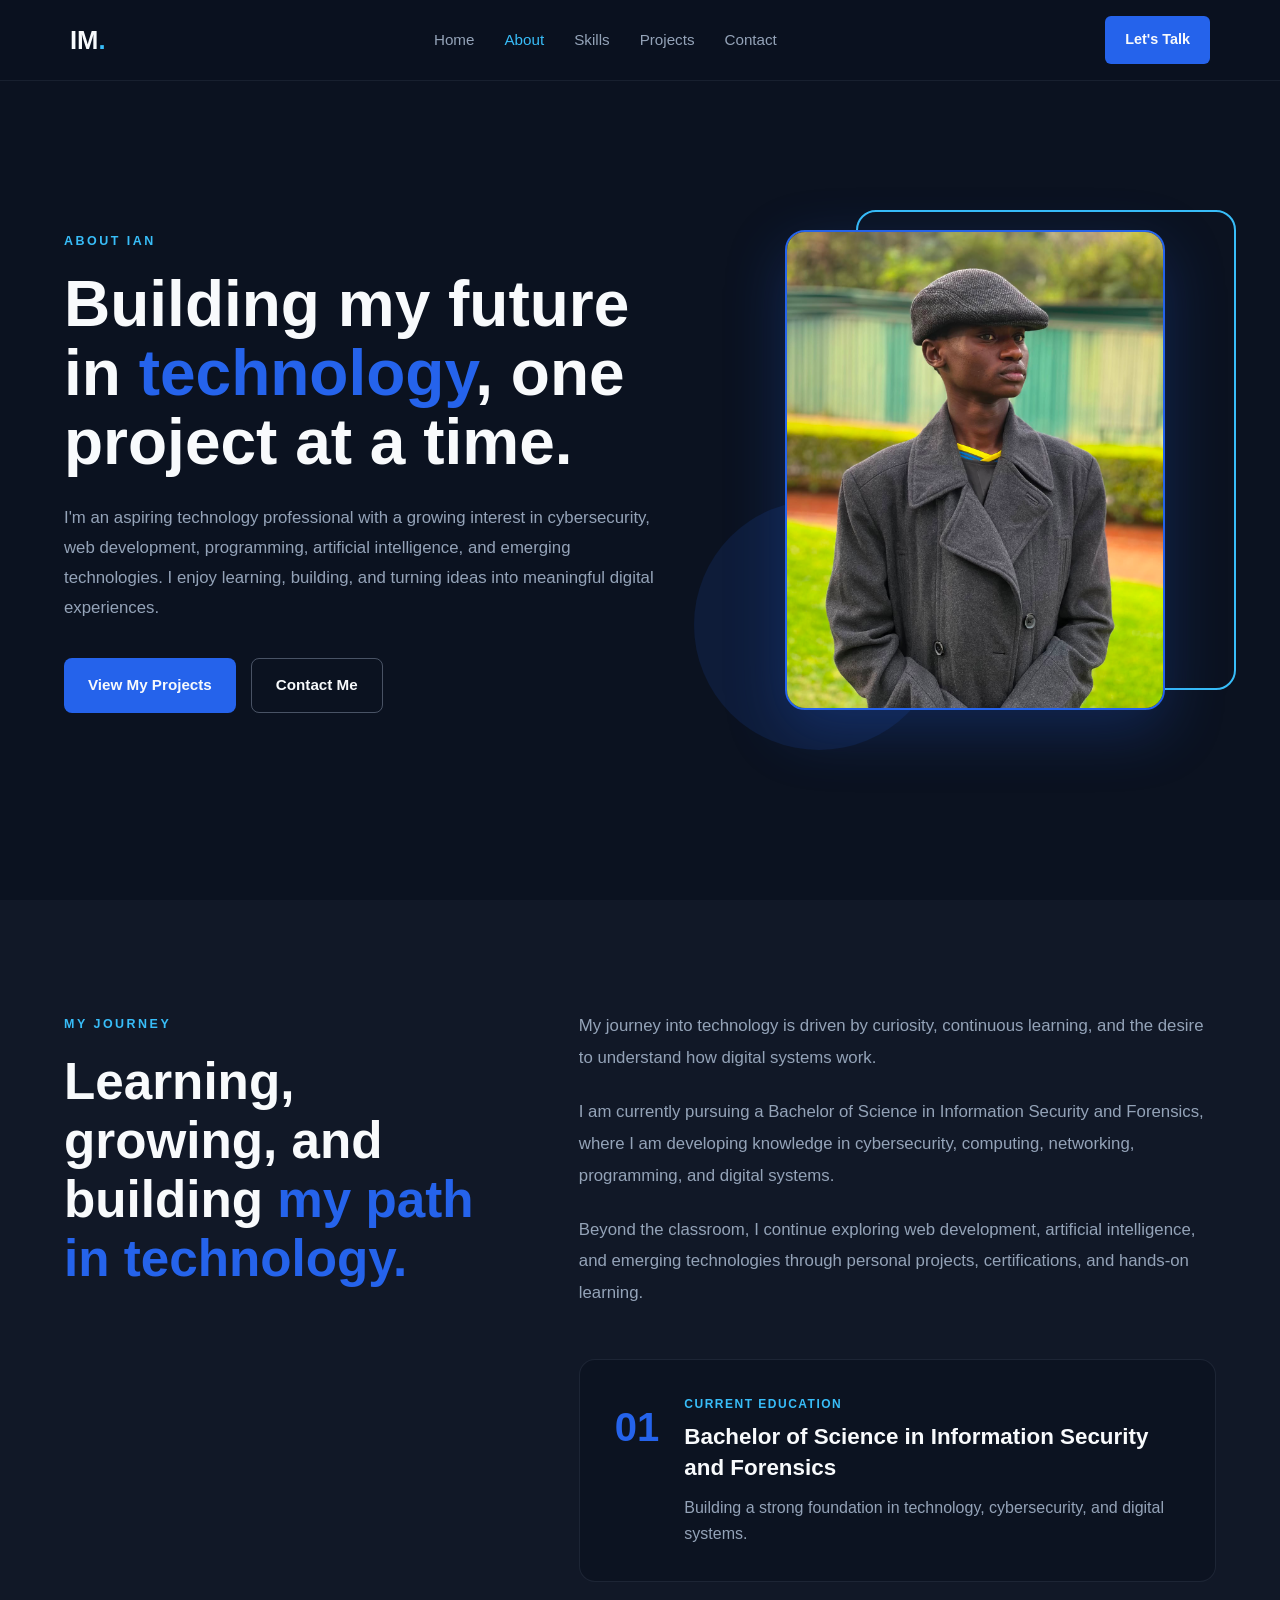
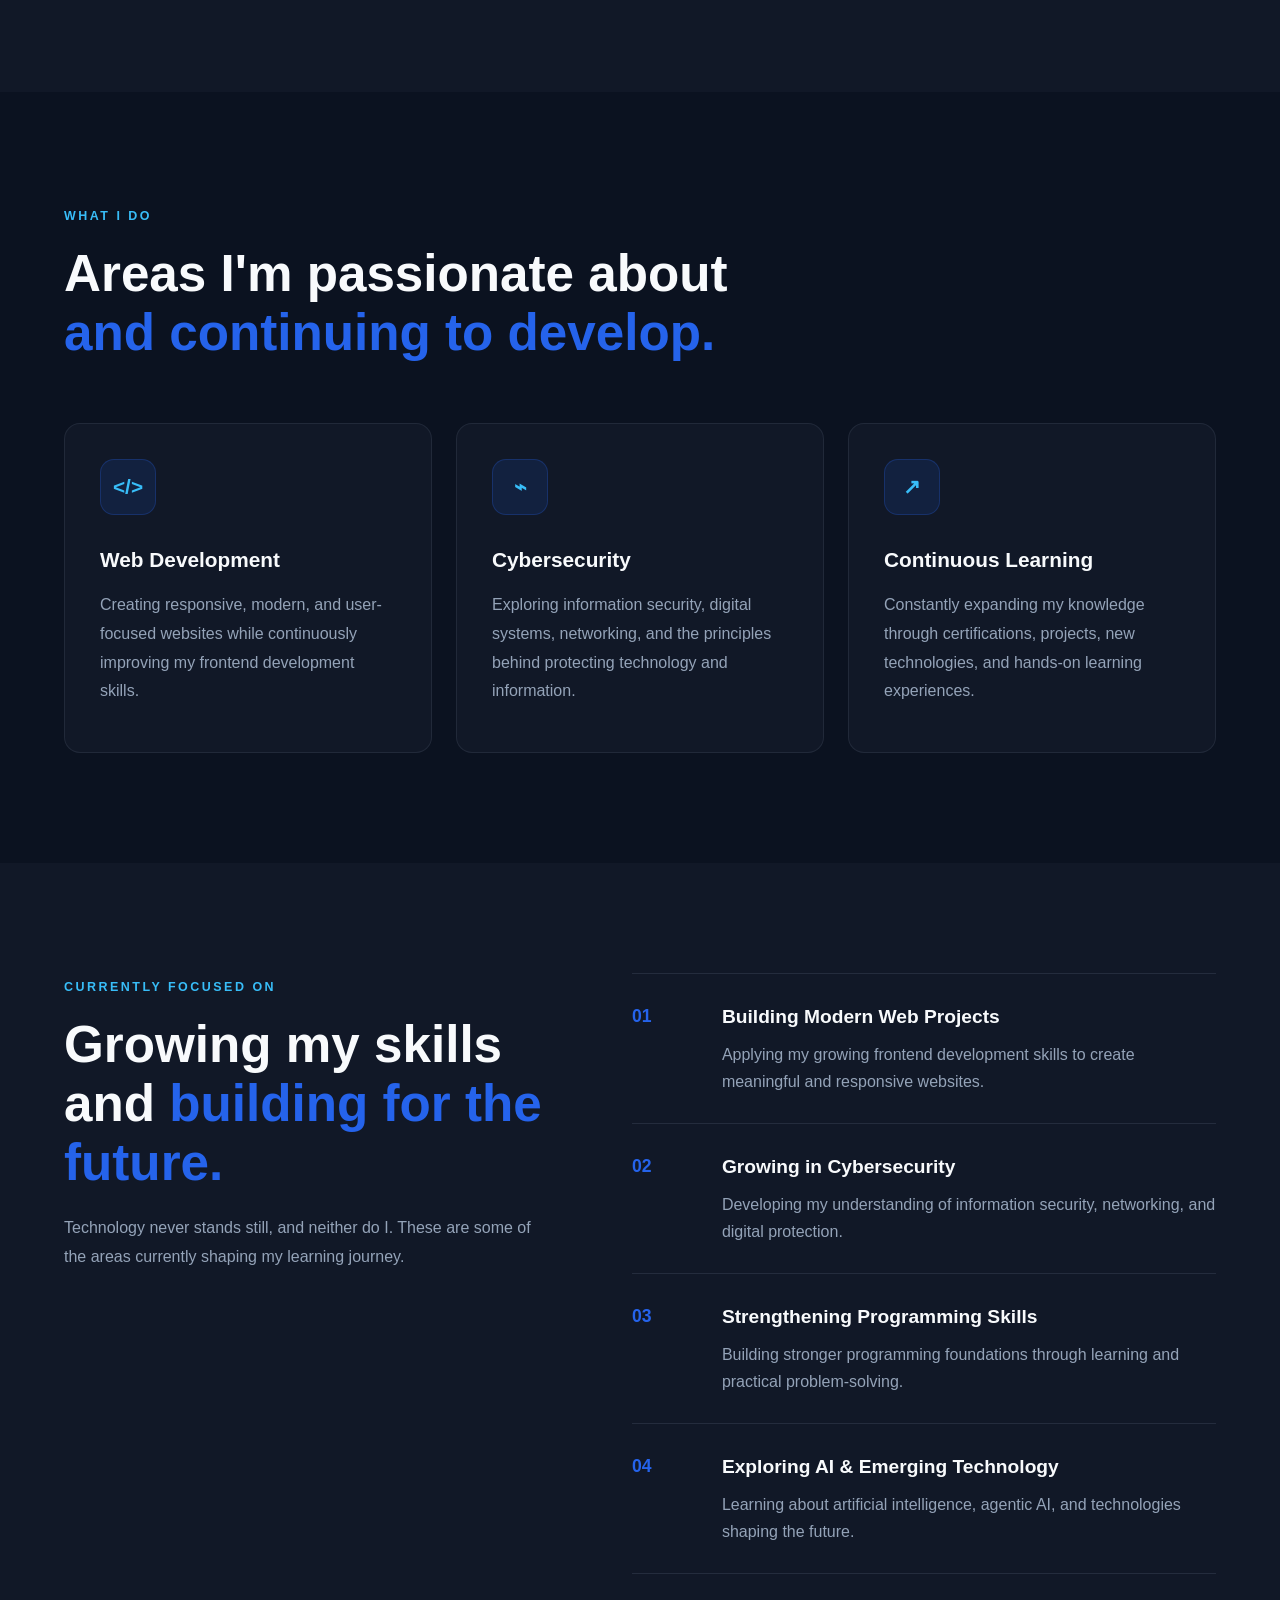
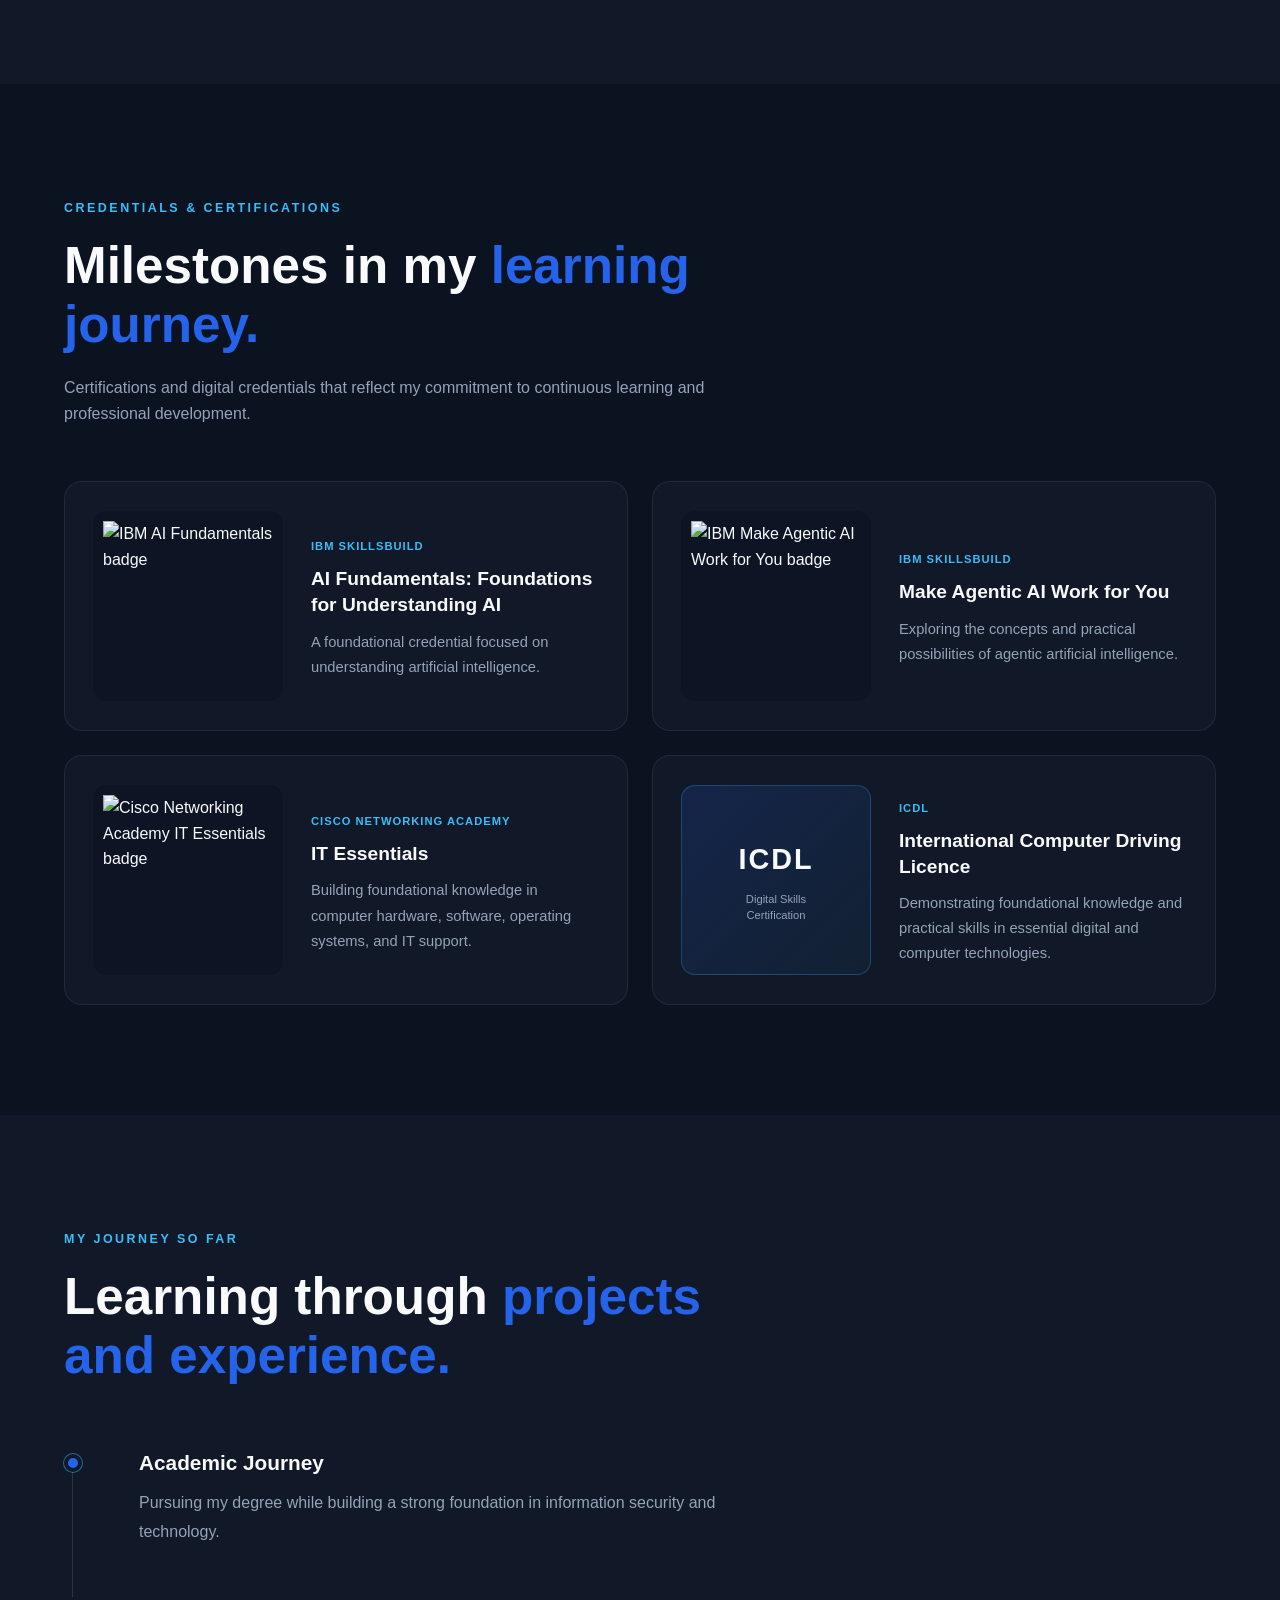
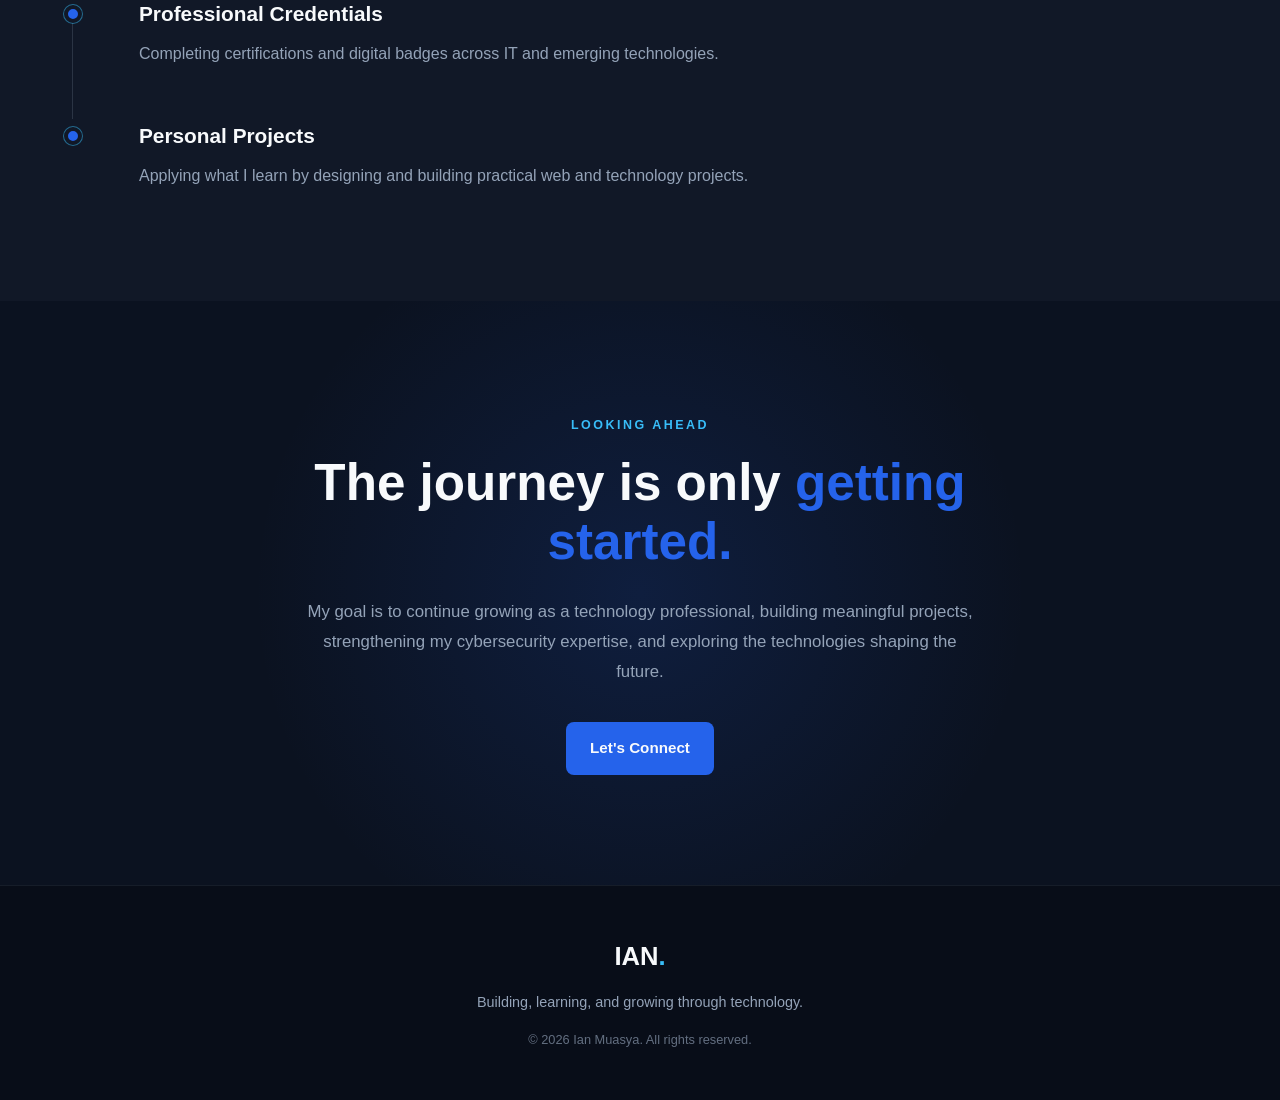
==== commit e60ed301: "Merge branch 'conflict-practice'" ====
--- a/about.html
+++ b/about.html
@@ -40,7 +40,7 @@
             <div class="container about-hero-container">
 
                 <div class="about-hero-content">
-                    <span class="section-tag">WHO I AM</span>
+                    <span class="section-tag">ABOUT IAN</span>
 
                     <h1>
                         Building my future in
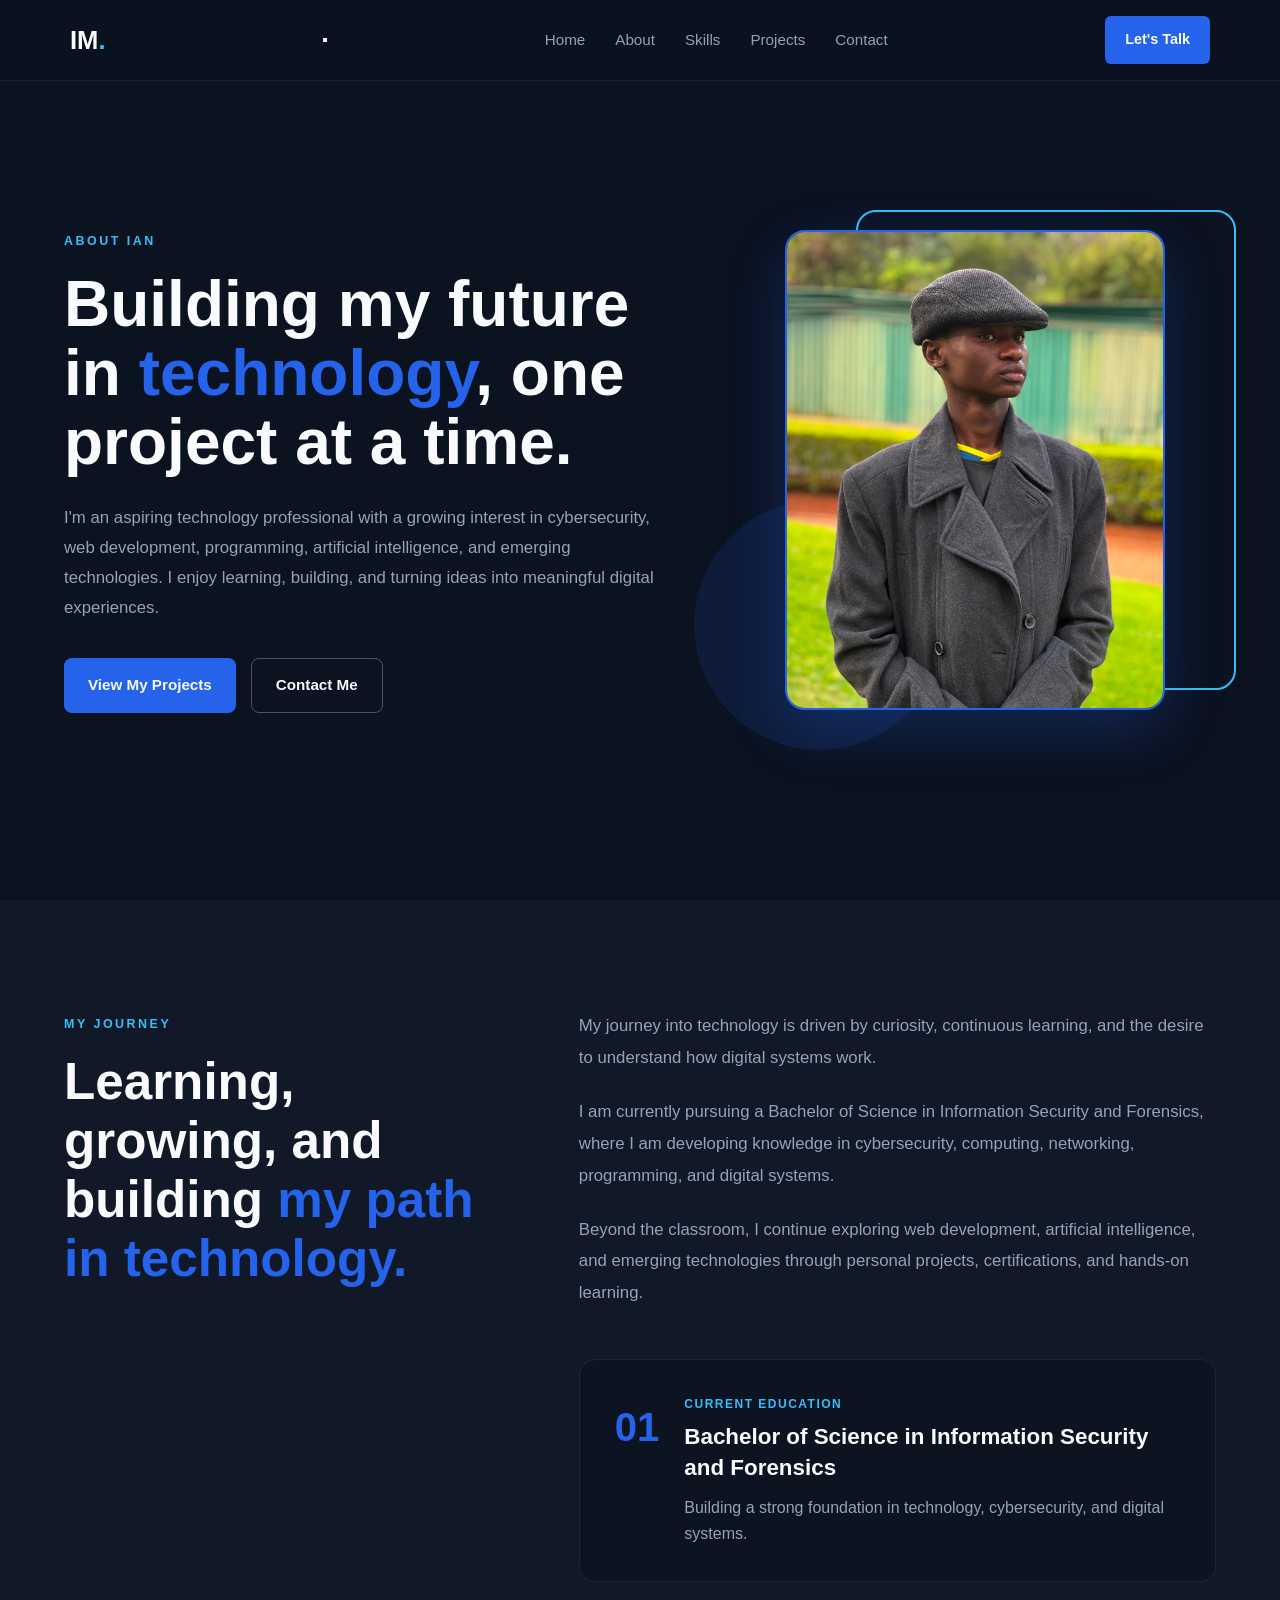
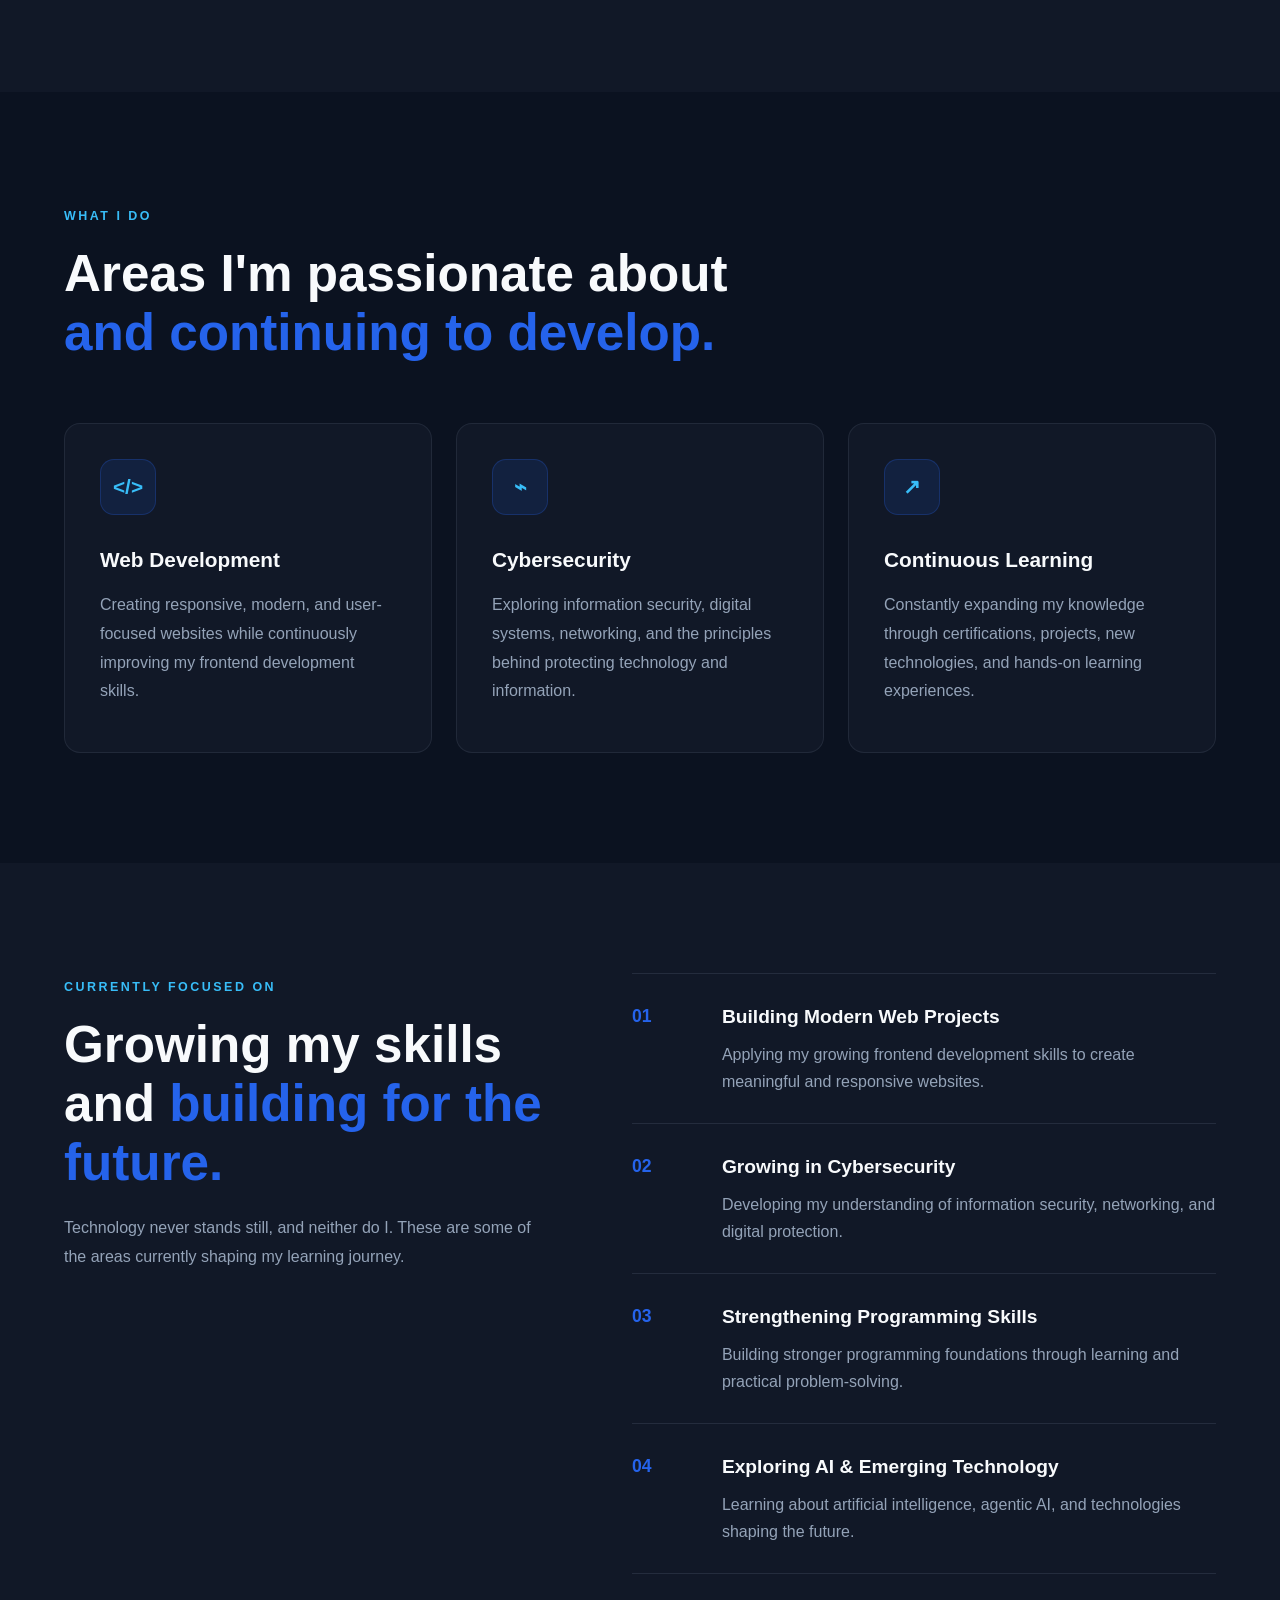
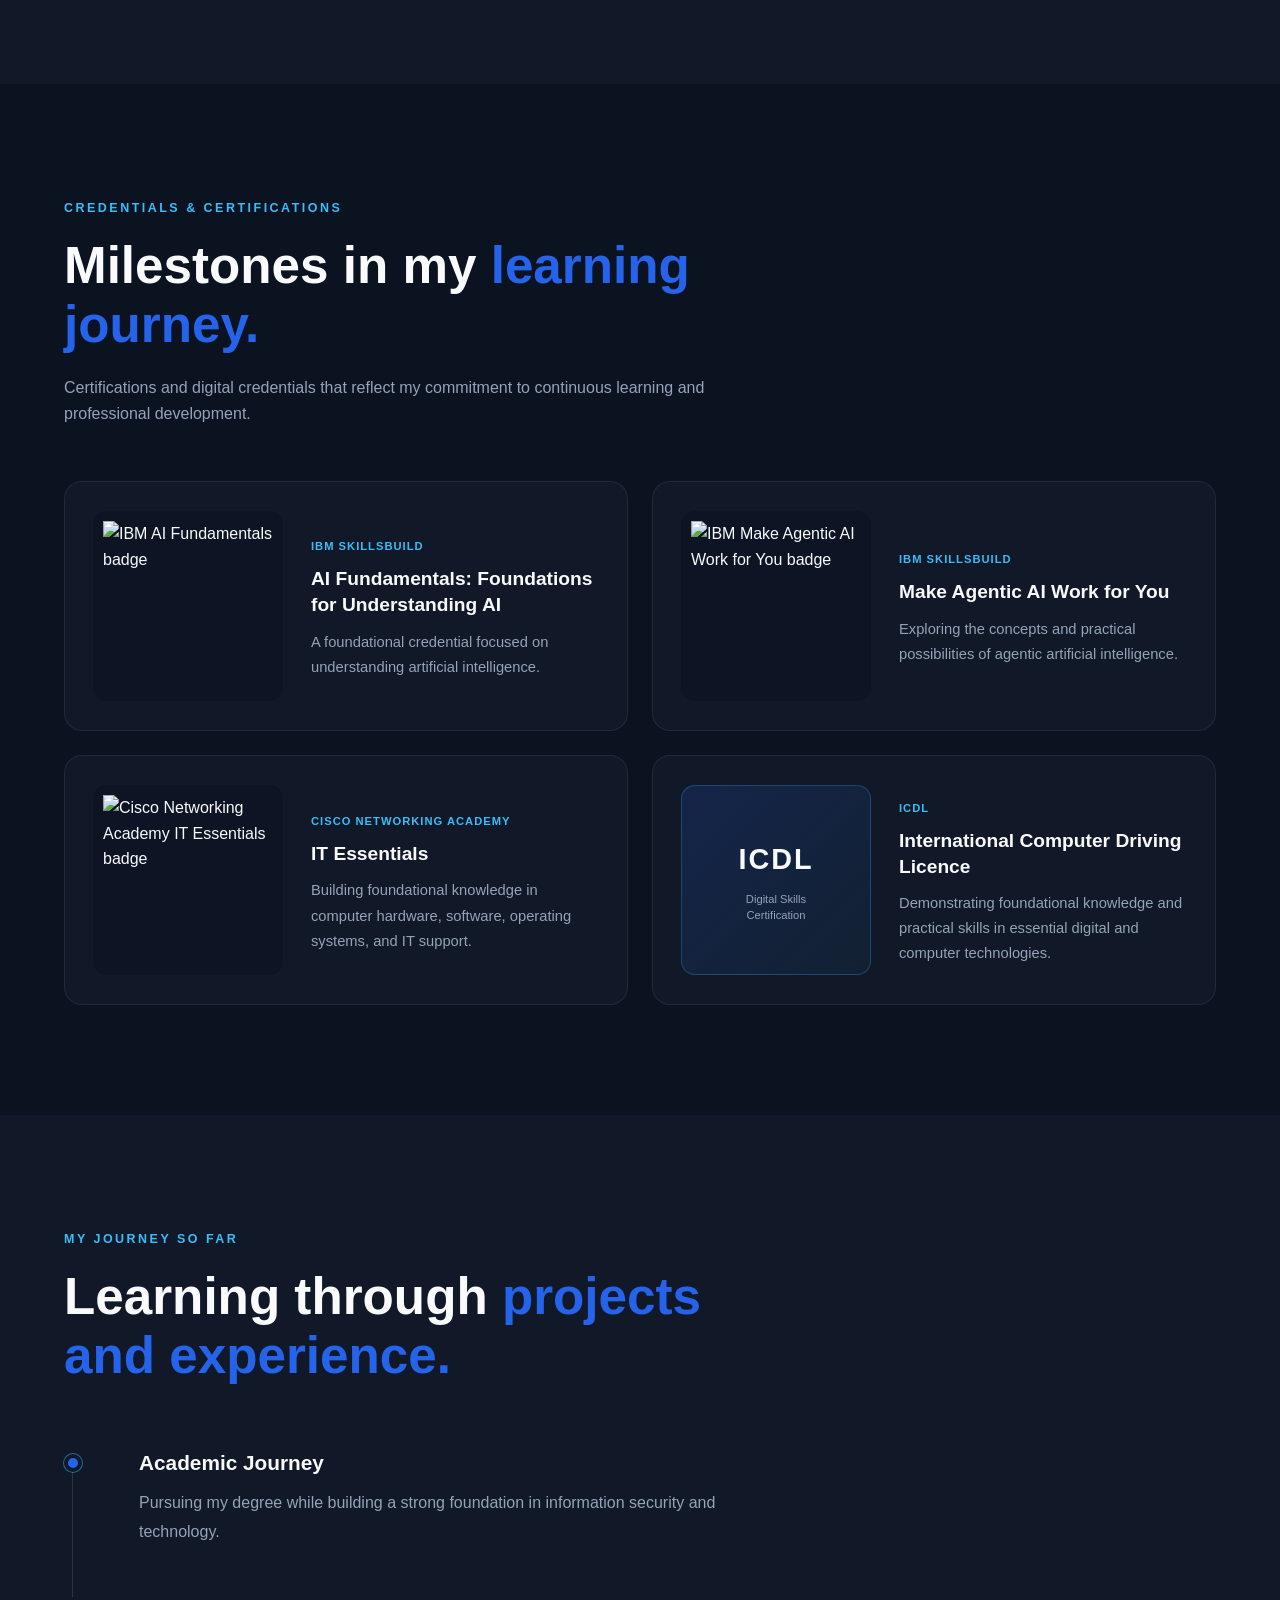
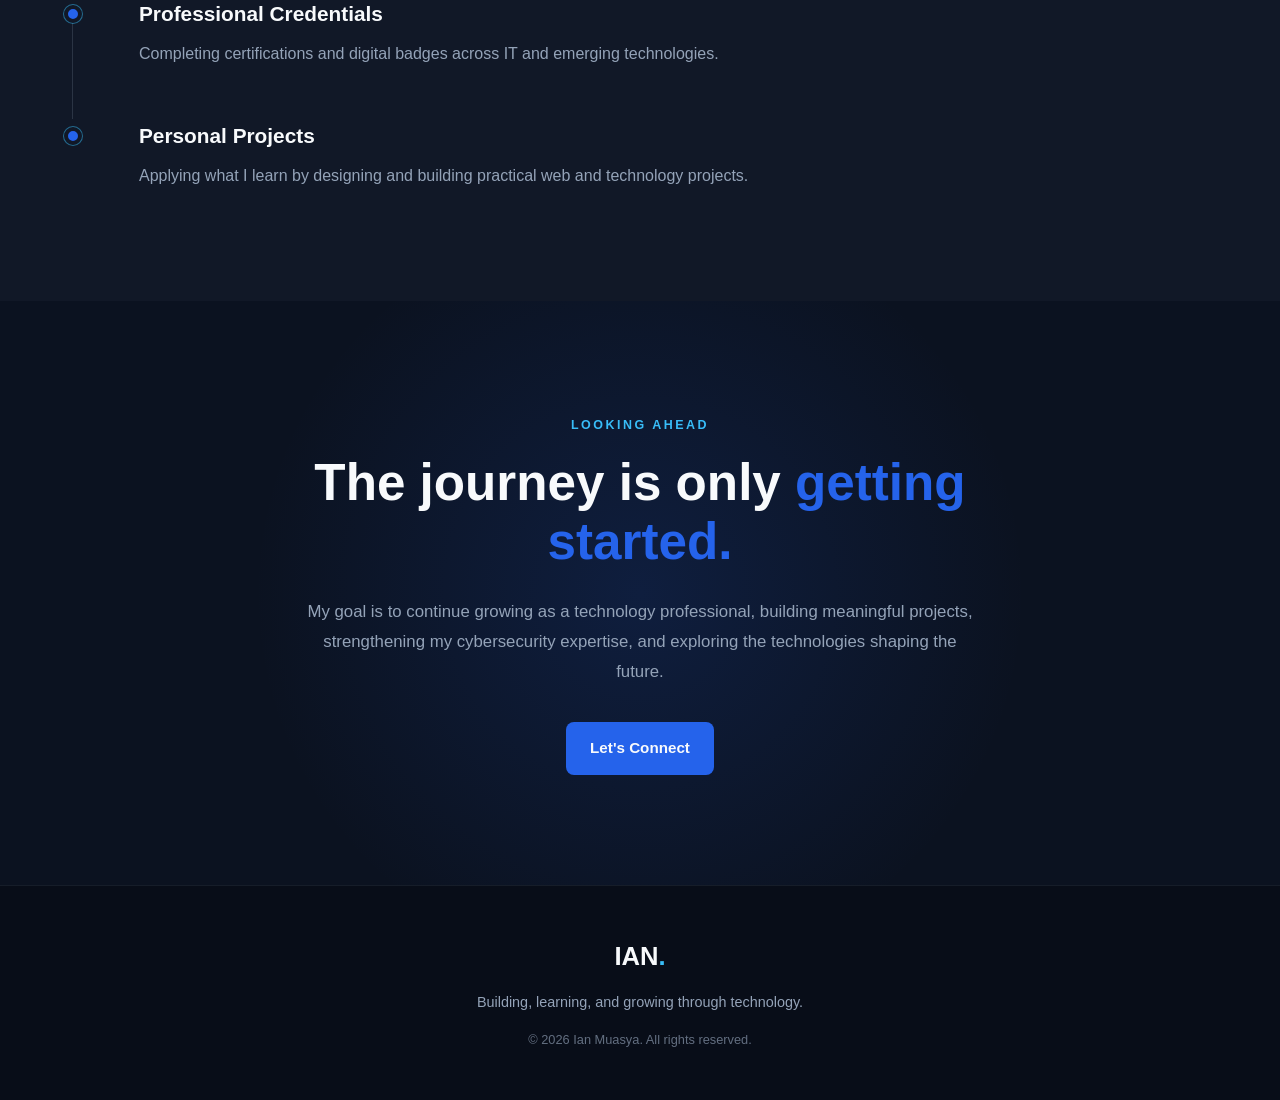
==== commit a99c262d: "update on responsiveness" ====
--- a/about.html
+++ b/about.html
@@ -14,21 +14,27 @@
 
     <!-- ================= NAVBAR ================= -->
 <header class="navbar">
-    <nav class="nav-container">
-
-        <a href="index.html" class="logo">IM<span>.</span></a>
-
-        <ul class="nav-links">
-            <li><a href="index.html">Home</a></li>
-            <li><a href="about.html" class="active">About</a></li>
-            <li><a href="skills.html">Skills</a></li>
-            <li><a href="projects.html">Projects</a></li>
-            <li><a href="contact.html">Contact</a></li>
-        </ul>
-
-        <a href="contact.html" class="nav-button">Let's Talk</a>
-
-    </nav>
+<nav class="nav-container">
+
+    <a href="index.html" class="logo">IM<span>.</span></a>
+
+    <button class="menu-toggle" aria-label="Open navigation menu" aria-expanded="false">
+        <span></span>
+        <span></span>
+        <span></span>
+    </button>
+
+    <ul class="nav-links">
+        <li><a href="index.html">Home</a></li>
+        <li><a href="about.html">About</a></li>
+        <li><a href="skills.html">Skills</a></li>
+        <li><a href="projects.html">Projects</a></li>
+        <li><a href="contact.html">Contact</a></li>
+    </ul>
+
+    <a href="contact.html" class="nav-button">Let's Talk</a>
+
+</nav>
 </header>
 
     <!-- ================= MAIN ================= -->
@@ -544,6 +550,6 @@
         </div>
 
     </footer>
-
+     <script src="js/navbar.js"></script>
 </body>
 </html>
--- a/css/about.css
+++ b/css/about.css
@@ -1002,39 +1002,72 @@
 /* =========================================
    MOBILE NAVBAR
    ========================================= */
+/* MOBILE NAVBAR */
 
 @media (max-width: 700px) {
 
-    .navbar {
-        height: auto;
-        min-height: 72px;
-
-        padding: 15px 0;
-    }
-
-
     .nav-container {
+        position: relative;
+        flex-direction: row;
+        height: 80px;
+        padding: 0 20px;
+        gap: 0;
+    }
+
+    .menu-toggle {
+        display: flex;
+        width: 42px;
+        height: 42px;
+        padding: 9px;
         flex-direction: column;
-        gap: 12px;
-    }
-
+        justify-content: center;
+        align-items: center;
+        gap: 5px;
+        flex-shrink: 0;
+        background: transparent;
+        border: 1px solid rgba(148, 163, 184, 0.25);
+        border-radius: 6px;
+        cursor: pointer;
+    }
+
+    .menu-toggle span {
+        display: block;
+        width: 22px;
+        height: 2px;
+        flex: none;
+        background-color: #F8FAFC;
+        border-radius: 2px;
+    }
 
     .nav-links {
-        gap: 18px;
-    }
-
+        display: none;
+        position: absolute;
+        top: 80px;
+        left: 20px;
+        right: 20px;
+        flex-direction: column;
+        gap: 0;
+        padding: 12px 20px;
+        background-color: #0B1220;
+        border: 1px solid rgba(148, 163, 184, 0.15);
+        border-radius: 6px;
+        z-index: 1001;
+    }
+
+    .nav-links.active {
+        display: flex;
+    }
 
     .nav-links a {
-        font-size: 0.85rem;
-    }
-
+        display: block;
+        padding: 12px 0;
+        font-size: 0.95rem;
+    }
 
     .nav-links a.active::after {
         bottom: -5px;
     }
-
-}
-
+}
 
 /* =========================================
    MOBILE RESPONSIVE
